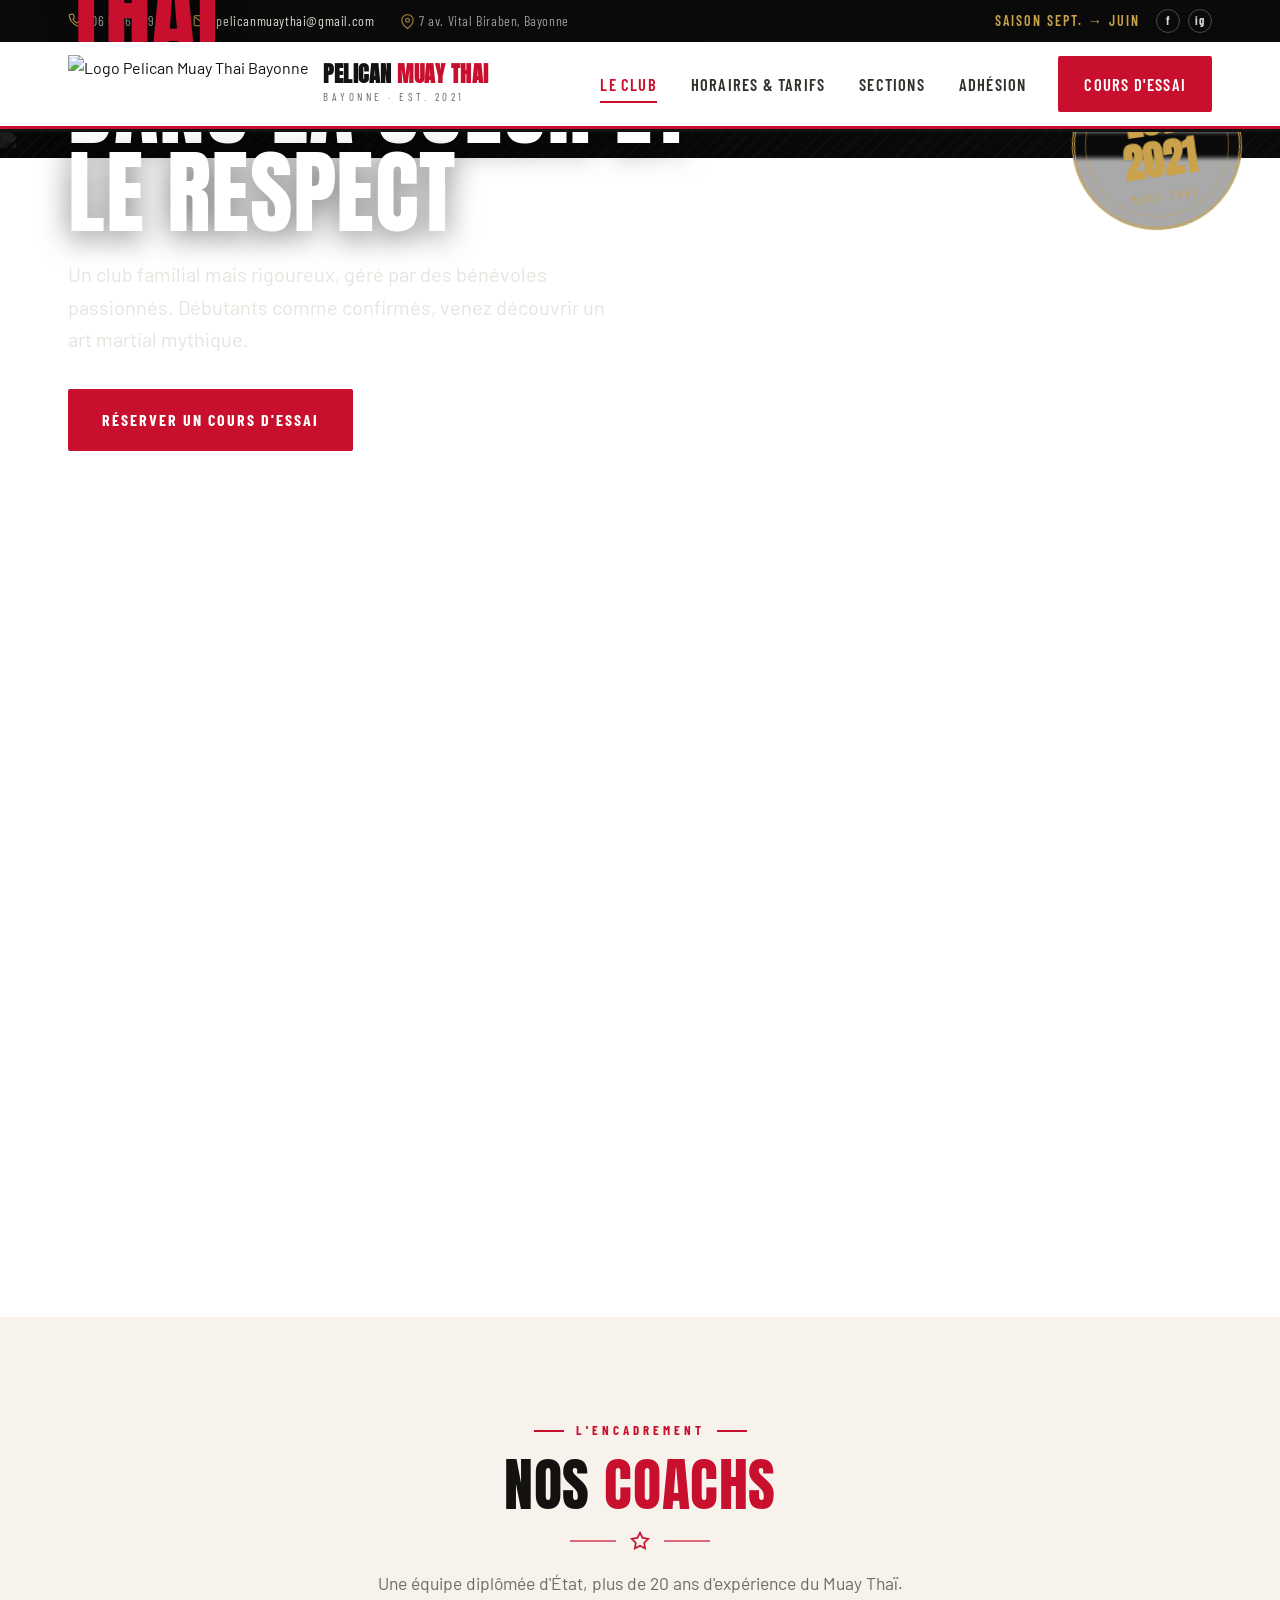
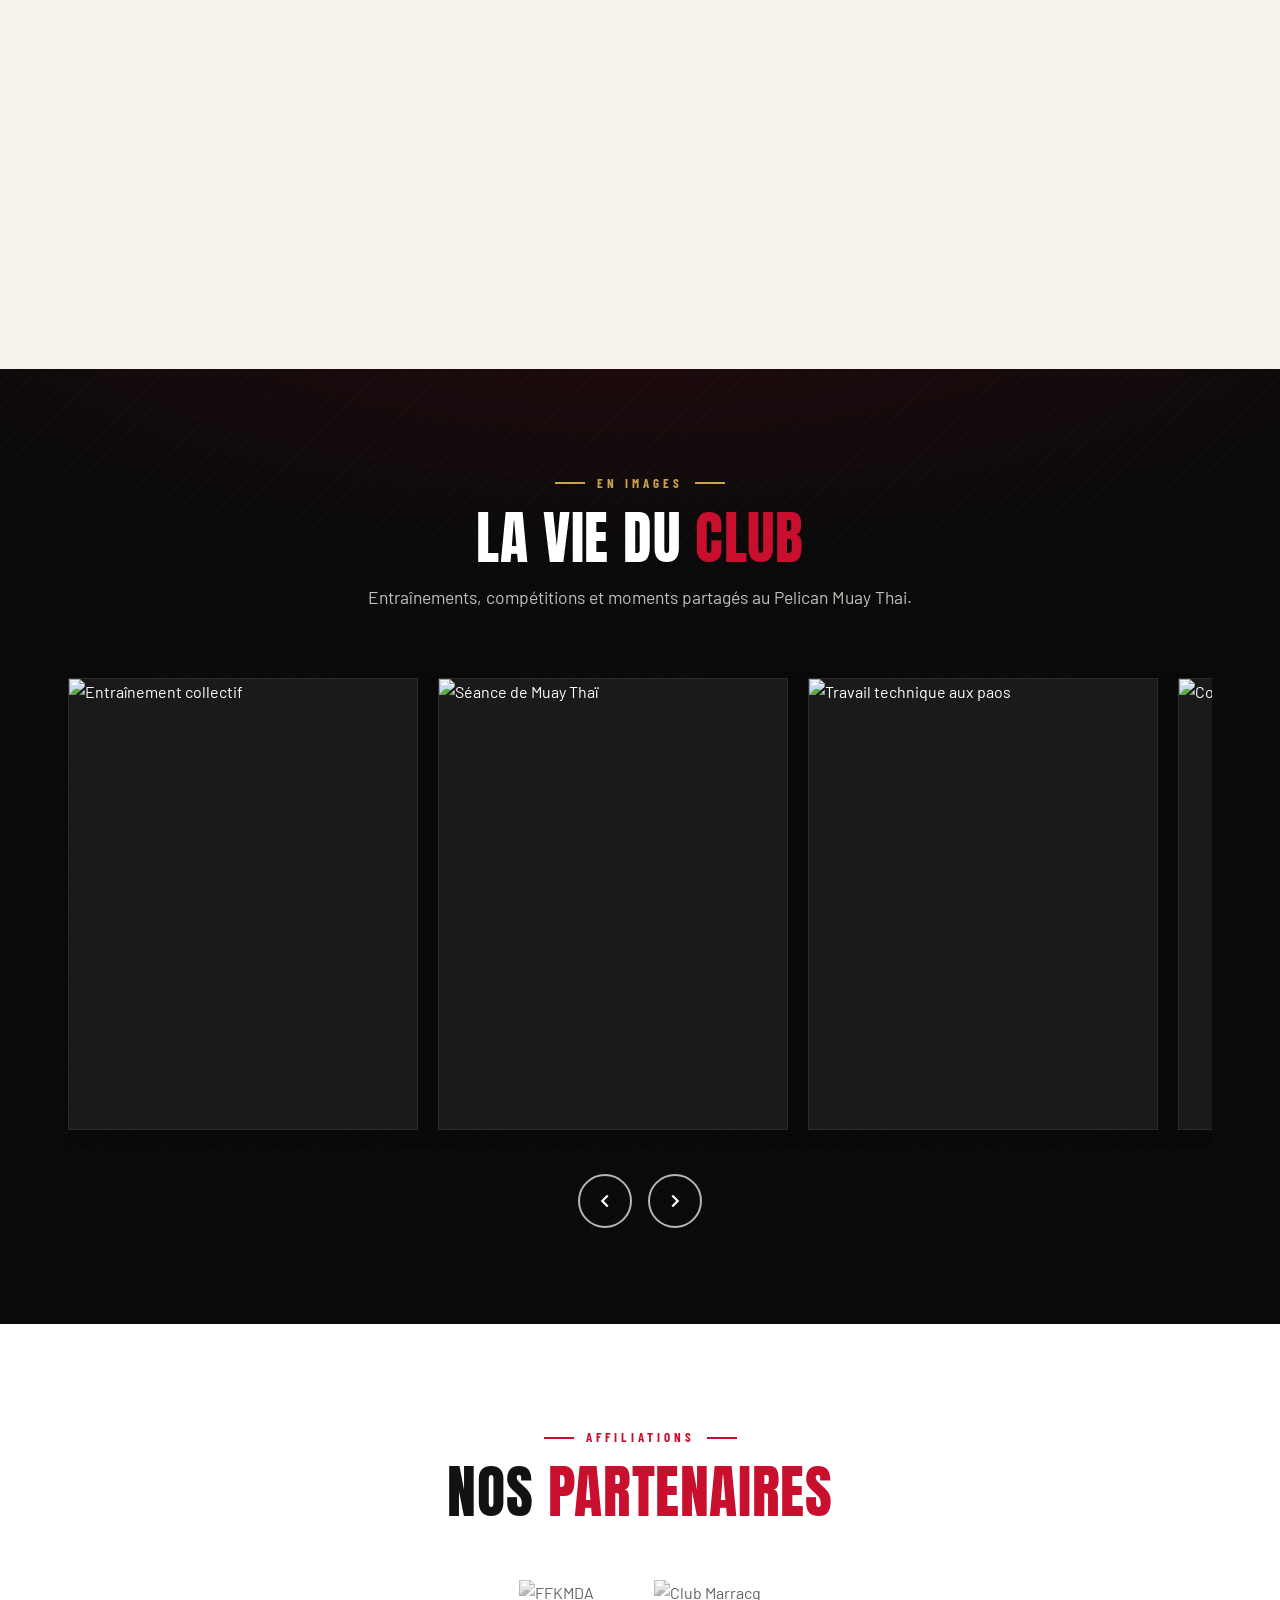
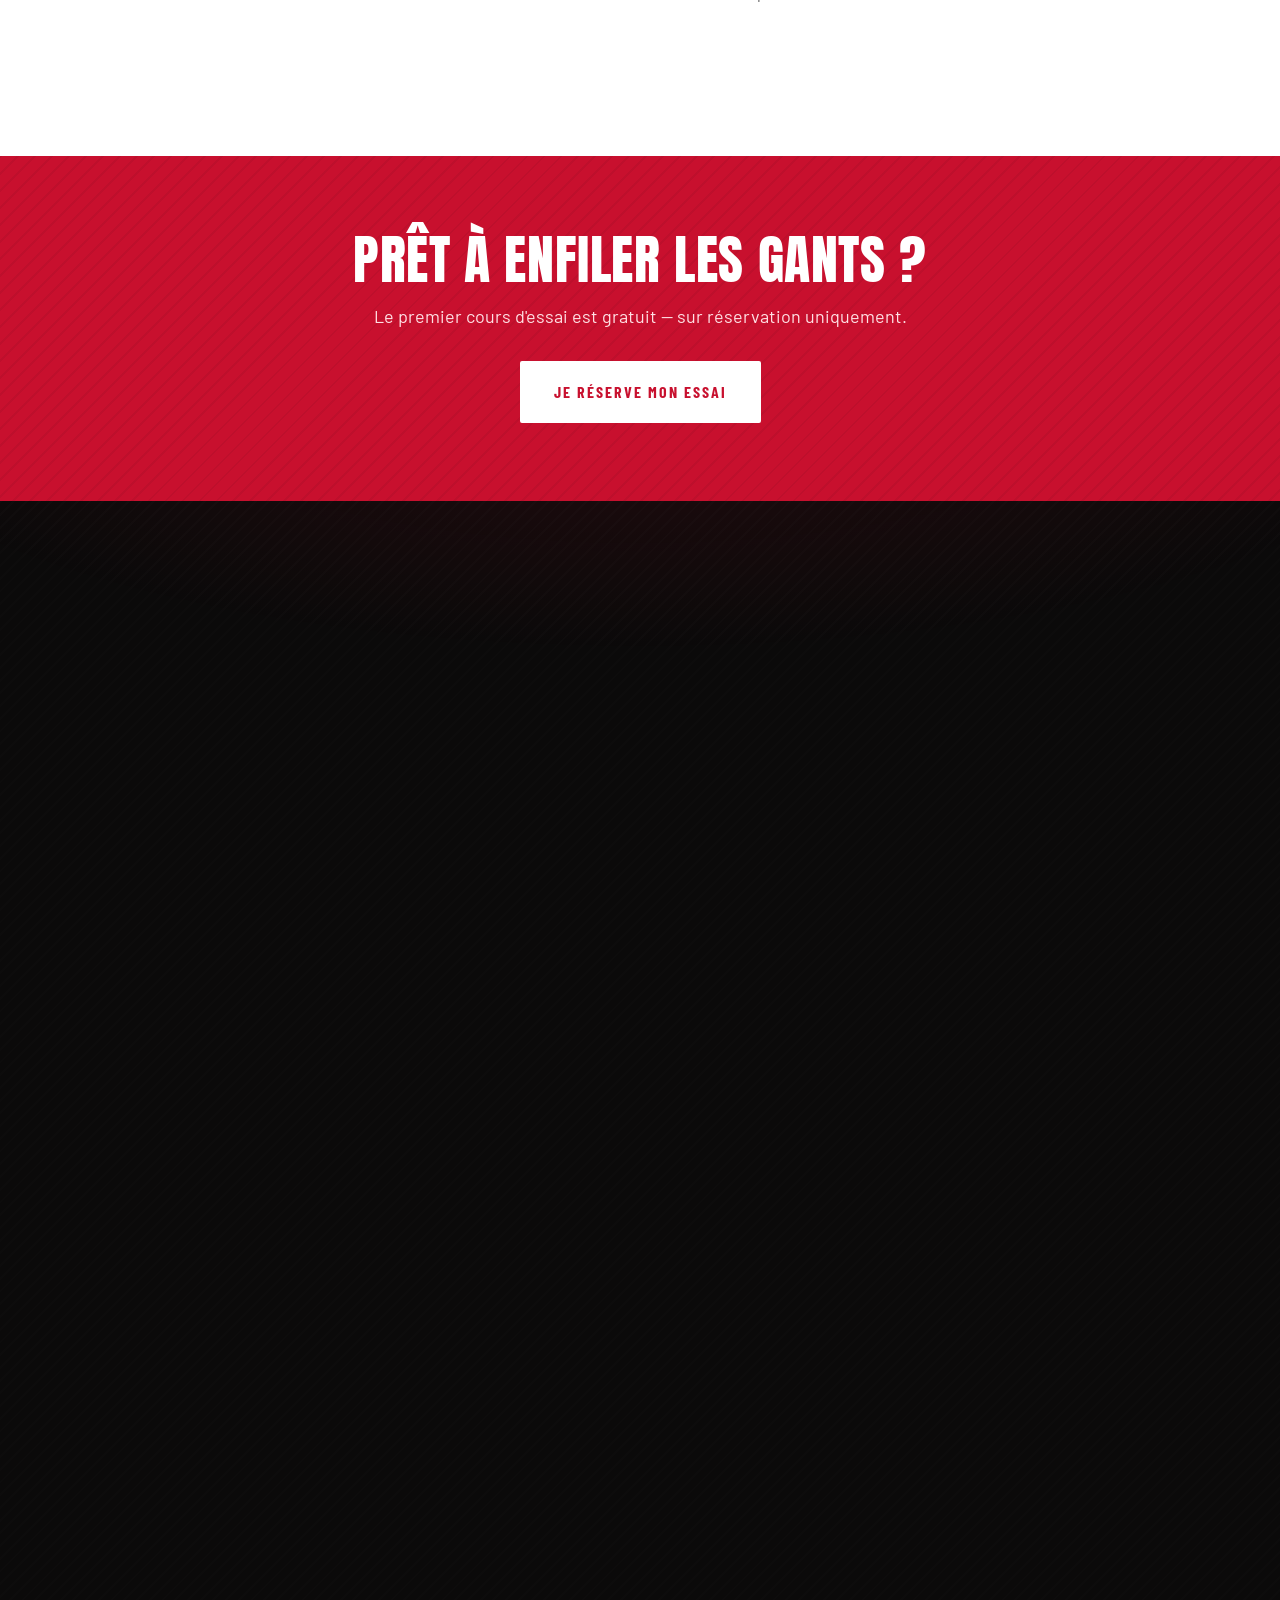
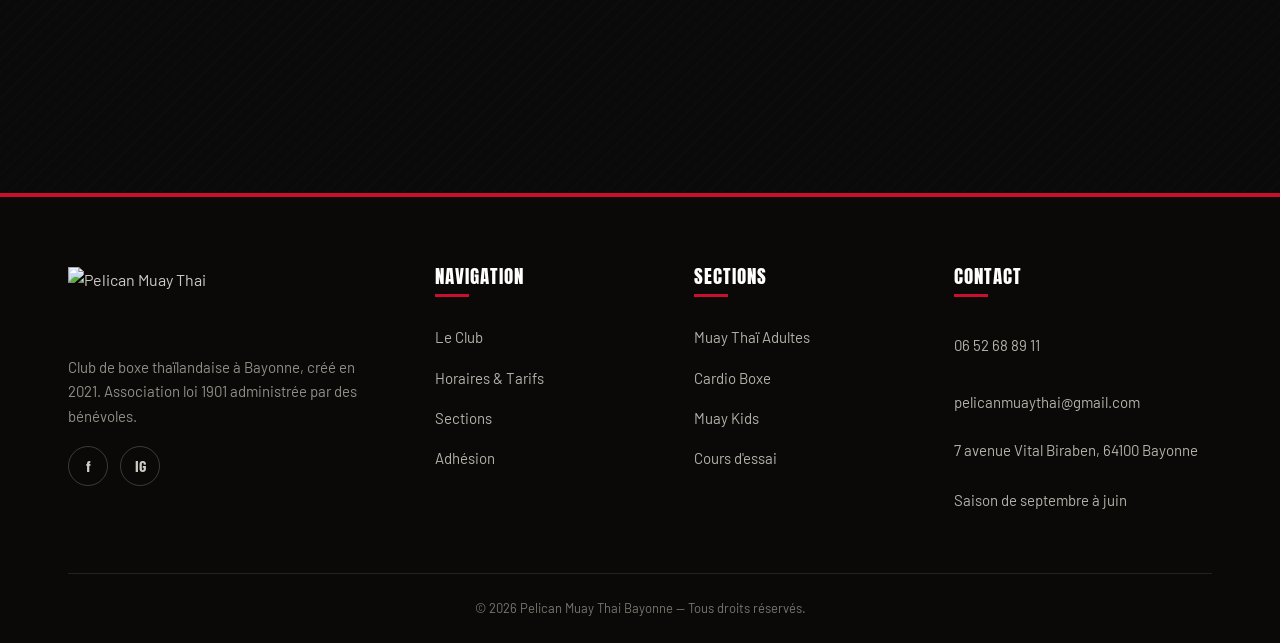
==== index.html @ e6364246 "Adresse exacte + carte, photos carrousel, suppression du bandeau stats, domaine personnalisé - Adres" ====
<!DOCTYPE html>
<html lang="fr">
<head>
<meta charset="UTF-8">
<meta name="viewport" content="width=device-width, initial-scale=1.0">
<title>Pelican Muay Thai — Club de boxe thaïlandaise à Bayonne</title>
<meta name="description" content="Créé en 2021, le club Pelican Muay Thai Bayonne propose la découverte de la boxe thaïlandaise : Muay Thaï adultes, Muay Kids et Cardio Boxe. Débutants et confirmés bienvenus.">
<link rel="icon" href="assets/img/logo.jpg">
<link rel="preconnect" href="https://fonts.googleapis.com">
<link rel="preconnect" href="https://fonts.gstatic.com" crossorigin>
<link href="https://fonts.googleapis.com/css2?family=Anton&family=Barlow:wght@400;500;600;700&family=Barlow+Condensed:wght@500;600;700&display=swap" rel="stylesheet">
<link rel="stylesheet" href="assets/css/style.css">
</head>
<body>

<!-- ===== TOP BAR ===== -->
<div class="topbar">
  <div class="container">
    <div class="tb-left">
      <a href="tel:+33652688911"><svg viewBox="0 0 24 24"><path d="M22 16.92v3a2 2 0 0 1-2.18 2 19.79 19.79 0 0 1-8.63-3.07 19.5 19.5 0 0 1-6-6 19.79 19.79 0 0 1-3.07-8.67A2 2 0 0 1 4.11 2h3a2 2 0 0 1 2 1.72c.13.96.36 1.9.7 2.81a2 2 0 0 1-.45 2.11L8.09 9.91a16 16 0 0 0 6 6l1.27-1.27a2 2 0 0 1 2.11-.45c.91.34 1.85.57 2.81.7A2 2 0 0 1 22 16.92z"/></svg>06 52 68 89 11</a>
      <a class="tb-hide" href="mailto:pelicanmuaythai@gmail.com"><svg viewBox="0 0 24 24"><path d="M4 4h16a2 2 0 0 1 2 2v12a2 2 0 0 1-2 2H4a2 2 0 0 1-2-2V6a2 2 0 0 1 2-2z"/><polyline points="22,6 12,13 2,6"/></svg>pelicanmuaythai@gmail.com</a>
      <span class="tb-hide" style="opacity:.7"><svg viewBox="0 0 24 24" style="display:inline-block;vertical-align:-3px"><path d="M21 10c0 7-9 13-9 13s-9-6-9-13a9 9 0 0 1 18 0z"/><circle cx="12" cy="10" r="3"/></svg> 7 av. Vital Biraben, Bayonne</span>
    </div>
    <div class="tb-right">
      <span class="lbl">Saison sept. → juin</span>
      <span class="tb-soc" style="display:flex;gap:8px">
        <a href="https://www.facebook.com/pelicanmuaythai" target="_blank" rel="noopener" aria-label="Facebook">f</a>
        <a href="https://www.instagram.com/pelicanmuaythai/" target="_blank" rel="noopener" aria-label="Instagram">ig</a>
      </span>
    </div>
  </div>
</div>

<!-- ===== HEADER ===== -->
<header class="site-header">
  <div class="container nav">
    <a href="index.html" class="brand">
      <img src="assets/img/logo.jpg" alt="Logo Pelican Muay Thai Bayonne">
      <span><b>PELICAN <span>MUAY THAI</span></b><small>Bayonne · est. 2021</small></span>
    </a>
    <nav class="menu">
      <a href="index.html" class="active">Le Club</a>
      <a href="horaires-tarifs.html">Horaires &amp; Tarifs</a>
      <a href="sections.html">Sections</a>
      <a href="adhesion.html">Adhésion</a>
      <a href="#contact" class="btn">Cours d'essai</a>
    </nav>
    <button class="burger" aria-label="Menu"><span></span><span></span><span></span></button>
  </div>
</header>

<!-- ===== HERO ===== -->
<section class="hero">
  <div class="hero-media">
    <img src="assets/img/hero.jpg" alt="Entraînement de Muay Thaï au club Pelican Bayonne">
    <div class="hero-overlay"></div>
    <div class="hero-inner">
      <div class="container">
        <div class="hero-content">
          <span class="kicker">Boxe thaïlandaise · Bayonne</span>
          <h1>L'art du <span>Muay Thaï</span><br>dans la sueur et le respect</h1>
          <p>Un club familial mais rigoureux, géré par des bénévoles passionnés. Débutants comme confirmés, venez découvrir un art martial mythique.</p>
          <div class="hero-actions">
            <a href="#contact" class="btn">Réserver un cours d'essai</a>
            <a href="horaires-tarifs.html" class="btn btn--outline-light">Horaires &amp; tarifs</a>
          </div>
        </div>
      </div>
    </div>
    <div class="stamp">
      <span class="ring"></span>
      <div>
        <div class="top">★ Bayonne ★</div>
        <b>EST.<br>2021</b>
        <small>Muay Thaï</small>
      </div>
    </div>
  </div>
</section>

<!-- ===== LE CLUB / QUI SOMMES-NOUS ===== -->
<section class="section" id="le-club">
  <div class="container">
    <div class="about-grid">
      <div class="about-text reveal">
        <span class="kicker">Qui sommes-nous</span>
        <h2>Le club <span>Pelican Muay Thai</span></h2>
        <p class="lead">Créé en 2021, le club Pelican Muay Thai Bayonne propose la découverte d'un art martial mythique : la boxe thaïlandaise.</p>
        <p>Nous accueillons tous les niveaux dans un environnement à la fois familial et rigoureux. Le club est une association entièrement administrée par des bénévoles, animée par la passion du Muay Thaï et l'envie de transmettre.</p>
        <p>Les séances combinent des ateliers techniques (boxe anglaise, coups de pieds, saisies), du travail aux paos, du renforcement cardiovasculaire et des étirements. Le club participe à des compétitions régionales et nationales, des interclubs, et organise aussi des ateliers cardio en plein air, des randonnées et des moments de convivialité.</p>
        <div class="hero-actions" style="margin-top:26px">
          <a href="sections.html" class="btn">Découvrir nos sections</a>
        </div>
      </div>
      <div class="about-media reveal">
        <img src="assets/img/g8.jpg" alt="Le groupe du club Pelican Muay Thai">
        <div class="tag"><b>100%</b><span>bénévole &amp; associatif</span></div>
      </div>
    </div>

    <!-- Valeurs -->
    <div class="values">
      <div class="value reveal">
        <div class="ico"><svg viewBox="0 0 24 24"><circle cx="12" cy="12" r="10"/><circle cx="12" cy="12" r="6"/><circle cx="12" cy="12" r="2"/></svg></div>
        <h3>Technique</h3><p>Apprendre et perfectionner les fondamentaux du Muay Thaï, étape par étape.</p>
      </div>
      <div class="value reveal">
        <div class="ico"><svg viewBox="0 0 24 24"><path d="M17 21v-2a4 4 0 0 0-4-4H5a4 4 0 0 0-4 4v2"/><circle cx="9" cy="7" r="4"/><path d="M23 21v-2a4 4 0 0 0-3-3.87"/><path d="M16 3.13a4 4 0 0 1 0 7.75"/></svg></div>
        <h3>Esprit club</h3><p>Une ambiance familiale, sans confrontation : ton seul adversaire, c'est ta motivation.</p>
      </div>
      <div class="value reveal">
        <div class="ico"><svg viewBox="0 0 24 24"><circle cx="12" cy="8" r="7"/><polyline points="8.21 13.89 7 23 12 20 17 23 15.79 13.88"/></svg></div>
        <h3>Compétition</h3><p>Interclubs, compétitions régionales et nationales pour ceux qui le souhaitent.</p>
      </div>
      <div class="value reveal">
        <div class="ico"><svg viewBox="0 0 24 24"><line x1="6.5" y1="6.5" x2="17.5" y2="17.5"/><path d="M4 7l-1.5 1.5a2 2 0 0 0 0 3L4 13"/><path d="M20 11l1.5-1.5a2 2 0 0 0 0-3L20 5"/><path d="M5 16l-2 2"/><path d="M19 8l2-2"/></svg></div>
        <h3>Condition physique</h3><p>Cardio, renforcement et souplesse encadrés par des coachs diplômés d'État.</p>
      </div>
    </div>
  </div>
</section>

<!-- ===== COACHS ===== -->
<section class="section section--cream">
  <div class="container">
    <div class="section-head">
      <span class="kicker">L'encadrement</span>
      <h2 class="section-title">Nos <span class="hl">coachs</span></h2>
      <div class="orn"><span></span><svg viewBox="0 0 24 24"><polygon points="12 2 15.09 8.26 22 9.27 17 14.14 18.18 21.02 12 17.77 5.82 21.02 7 14.14 2 9.27 8.91 8.26 12 2"/></svg><span></span></div>
      <p class="section-sub">Une équipe diplômée d'État, plus de 20 ans d'expérience du Muay Thaï.</p>
    </div>
    <div class="coaches">
      <div class="coach reveal">
        <div class="badge">FH</div>
        <div>
          <h3>Fabrice Hamann</h3>
          <div class="role">Responsable · Coach principal</div>
          <p>Titulaire du BPJEPS Sports de contact et des diplômes d'État BMF 1, 2 et 3, avec plus de vingt ans de pratique du Muay Thaï. Également certifié Coach Sport Santé, il adapte les séances selon les objectifs de chacun.</p>
        </div>
      </div>
      <div class="coach reveal">
        <div class="badge">MM</div>
        <div>
          <h3>Maxime Masson</h3>
          <div class="role">Préparation physique</div>
          <p>Codirecteur de FAMILIAGYM à Hasparren, titulaire du BPJEPS AF et du DEJEPS HMFA. Il assure la préparation physique des adhérents et l'optimisation de la condition athlétique.</p>
        </div>
      </div>
    </div>
  </div>
</section>

<!-- ===== PHOTOS — CARROUSEL ===== -->
<section class="section section--dark">
  <div class="container">
    <div class="section-head">
      <span class="kicker">En images</span>
      <h2 class="section-title">La vie du <span class="hl">club</span></h2>
      <p class="section-sub">Entraînements, compétitions et moments partagés au Pelican Muay Thai.</p>
    </div>
    <div class="carousel">
      <div class="carousel-track">
        <div class="slide"><img src="assets/img/wide2.jpg" alt="Entraînement collectif"></div>
        <div class="slide"><img src="assets/img/g1.jpg" alt="Séance de Muay Thaï"></div>
        <div class="slide"><img src="assets/img/g2.jpg" alt="Travail technique aux paos"></div>
        <div class="slide"><img src="assets/img/g3.jpg" alt="Cours de boxe thaïlandaise"></div>
        <div class="slide"><img src="assets/img/g4.jpg" alt="Membres du club Pelican"></div>
        <div class="slide"><img src="assets/img/g5.jpg" alt="Sortie du club"></div>
        <div class="slide"><img src="assets/img/g6.jpg" alt="Groupe Pelican Muay Thai"></div>
        <div class="slide"><img src="assets/img/g7.jpg" alt="Compétition Muay Thaï"></div>
        <div class="slide"><img src="assets/img/p1.jpg" alt="Entraînement au club"></div>
        <div class="slide"><img src="assets/img/p2.jpg" alt="Séance de Muay Thaï"></div>
        <div class="slide"><img src="assets/img/p3.jpg" alt="Travail aux paos"></div>
        <div class="slide"><img src="assets/img/p4.jpg" alt="Cours collectif"></div>
        <div class="slide"><img src="assets/img/p5.jpg" alt="Boxe thaïlandaise Bayonne"></div>
        <div class="slide"><img src="assets/img/p6.jpg" alt="Pelican Muay Thai Bayonne"></div>
        <div class="slide"><img src="assets/img/p7.jpg" alt="Combat Muay Thaï"></div>
        <div class="slide"><img src="assets/img/p8.jpg" alt="Ring du club"></div>
        <div class="slide"><img src="assets/img/p9.jpg" alt="Membres du Pelican Muay Thai"></div>
        <div class="slide"><img src="assets/img/p10.jpg" alt="Entraînement technique"></div>
        <div class="slide"><img src="assets/img/p11.jpg" alt="Cours de boxe thaï"></div>
        <div class="slide"><img src="assets/img/p12.jpg" alt="Séance du club"></div>
      </div>
      <div class="carousel-nav">
        <button data-prev aria-label="Précédent"><svg viewBox="0 0 24 24"><polyline points="15 18 9 12 15 6"/></svg></button>
        <button data-next aria-label="Suivant"><svg viewBox="0 0 24 24"><polyline points="9 18 15 12 9 6"/></svg></button>
      </div>
    </div>
  </div>
</section>

<!-- ===== PARTENAIRES ===== -->
<section class="section">
  <div class="container">
    <div class="section-head">
      <span class="kicker">Affiliations</span>
      <h2 class="section-title">Nos <span class="hl">partenaires</span></h2>
    </div>
    <div class="partners">
      <img src="assets/img/ffkmda.png" alt="FFKMDA">
      <img src="assets/img/marracq.jpg" alt="Club Marracq">
    </div>
  </div>
</section>

<!-- ===== CTA ===== -->
<section class="cta-strip">
  <div class="container">
    <h2>Prêt à enfiler les gants ?</h2>
    <p>Le premier cours d'essai est gratuit — sur réservation uniquement.</p>
    <a href="#contact" class="btn btn--light">Je réserve mon essai</a>
  </div>
</section>

<!-- ===== CONTACT ===== -->
<section class="section section--dark" id="contact">
  <div class="container">
    <div class="contact-grid">
      <div class="contact-info reveal">
        <span class="kicker">Contact</span>
        <h2>Rejoins le <span>Pelican</span></h2>
        <p>Aucune adhésion ni cours d'essai à l'improviste : merci de nous contacter avant toute venue. Saison de septembre à juin, dans la limite des places disponibles.</p>
        <ul class="contact-lines">
          <li><span class="ico"><svg viewBox="0 0 24 24"><path d="M22 16.92v3a2 2 0 0 1-2.18 2 19.79 19.79 0 0 1-8.63-3.07 19.5 19.5 0 0 1-6-6 19.79 19.79 0 0 1-3.07-8.67A2 2 0 0 1 4.11 2h3a2 2 0 0 1 2 1.72c.13.96.36 1.9.7 2.81a2 2 0 0 1-.45 2.11L8.09 9.91a16 16 0 0 0 6 6l1.27-1.27a2 2 0 0 1 2.11-.45c.91.34 1.85.57 2.81.7A2 2 0 0 1 22 16.92z"/></svg></span><div><small>Téléphone</small><b><a href="tel:+33652688911">06 52 68 89 11</a></b></div></li>
          <li><span class="ico"><svg viewBox="0 0 24 24"><path d="M4 4h16a2 2 0 0 1 2 2v12a2 2 0 0 1-2 2H4a2 2 0 0 1-2-2V6a2 2 0 0 1 2-2z"/><polyline points="22,6 12,13 2,6"/></svg></span><div><small>Email</small><b><a href="mailto:pelicanmuaythai@gmail.com">pelicanmuaythai@gmail.com</a></b></div></li>
          <li><span class="ico"><svg viewBox="0 0 24 24"><path d="M21 10c0 7-9 13-9 13s-9-6-9-13a9 9 0 0 1 18 0z"/><circle cx="12" cy="10" r="3"/></svg></span><div><small>Adresse</small><b>7 avenue Vital Biraben, 64100 Bayonne</b></div></li>
        </ul>
        <div class="socials">
          <a href="https://www.facebook.com/pelicanmuaythai" target="_blank" rel="noopener" aria-label="Facebook">f</a>
          <a href="https://www.instagram.com/pelicanmuaythai/" target="_blank" rel="noopener" aria-label="Instagram">IG</a>
        </div>
      </div>
      <div class="contact-card reveal">
        <h3>Demander un <span>cours d'essai</span></h3>
        <p>Remplissez ce formulaire, nous revenons vers vous rapidement.</p>
        <form id="contactForm">
          <div class="field"><label>Nom &amp; prénom</label><input type="text" name="name" required placeholder="Votre nom"></div>
          <div class="field"><label>Téléphone</label><input type="tel" name="phone" placeholder="06 ..."></div>
          <div class="field"><label>Section souhaitée</label>
            <select name="section">
              <option>Muay Thaï Adultes</option>
              <option>Cardio Boxe</option>
              <option>Muay Kids (10-14 ans)</option>
              <option>Je ne sais pas encore</option>
            </select>
          </div>
          <div class="field"><label>Message</label><textarea name="message" rows="4" placeholder="Votre message..."></textarea></div>
          <button type="submit" class="btn">Envoyer ma demande</button>
        </form>
      </div>
    </div>
    <div class="map-wrap reveal">
      <iframe title="Localisation Pelican Muay Thai" src="https://www.google.com/maps?q=7+avenue+Vital+Biraben+64100+Bayonne&output=embed" width="100%" height="380" style="border:0" loading="lazy" referrerpolicy="no-referrer-when-downgrade"></iframe>
    </div>
  </div>
</section>

<!-- ===== FOOTER ===== -->
<footer class="site-footer">
  <div class="container">
    <div class="foot-grid">
      <div class="foot-brand">
        <img src="assets/img/logo.jpg" alt="Pelican Muay Thai">
        <p>Club de boxe thaïlandaise à Bayonne, créé en 2021. Association loi 1901 administrée par des bénévoles.</p>
        <div class="fsoc">
          <a href="https://www.facebook.com/pelicanmuaythai" target="_blank" rel="noopener">f</a>
          <a href="https://www.instagram.com/pelicanmuaythai/" target="_blank" rel="noopener">IG</a>
        </div>
      </div>
      <div class="foot-col">
        <h4>Navigation</h4>
        <a href="index.html">Le Club</a>
        <a href="horaires-tarifs.html">Horaires &amp; Tarifs</a>
        <a href="sections.html">Sections</a>
        <a href="adhesion.html">Adhésion</a>
      </div>
      <div class="foot-col">
        <h4>Sections</h4>
        <a href="sections.html#muay-thai">Muay Thaï Adultes</a>
        <a href="sections.html#cardio">Cardio Boxe</a>
        <a href="sections.html#kids">Muay Kids</a>
        <a href="adhesion.html">Cours d'essai</a>
      </div>
      <div class="foot-col">
        <h4>Contact</h4>
        <li><a href="tel:+33652688911">06 52 68 89 11</a></li>
        <li><a href="mailto:pelicanmuaythai@gmail.com">pelicanmuaythai@gmail.com</a></li>
        <li>7 avenue Vital Biraben, 64100 Bayonne</li>
        <li style="margin-top:10px">Saison de septembre à juin</li>
      </div>
    </div>
    <div class="foot-bottom">© <span id="year">2026</span> Pelican Muay Thai Bayonne — Tous droits réservés.</div>
  </div>
</footer>

<script src="assets/js/main.js"></script>
</body>
</html>
---- assets/css/style.css ----
/* =========================================================
   PELICAN MUAY THAI — Refonte 2.0
   Old-school boxing poster · fond blanc · noir / rouge / laiton
   ========================================================= */

:root{
  --red:#c8102e;
  --red-dark:#9c0c23;
  --gold:#c9a24b;
  --gold-soft:#e7d3a1;
  --ink:#141210;
  --ink-soft:#33302c;
  --grey:#6e6a64;
  --line:#e6e2db;
  --bg:#ffffff;
  --cream:#f7f3ec;
  --black:#0b0a0a;
  --maxw:1200px;
  --shadow:0 20px 50px rgba(0,0,0,.16);
  --shadow-sm:0 8px 24px rgba(0,0,0,.08);
  --ease:cubic-bezier(.22,.61,.36,1);
}

*{box-sizing:border-box;margin:0;padding:0}
html{scroll-behavior:smooth}
body{
  font-family:"Barlow","Segoe UI",system-ui,sans-serif;
  color:var(--ink);background:var(--bg);line-height:1.62;
  -webkit-font-smoothing:antialiased;overflow-x:hidden;
}
img{max-width:100%;display:block}
a{color:inherit;text-decoration:none}
ul{list-style:none}
svg{display:block}

h1,h2,h3,h4,.display{
  font-family:"Anton","Barlow",sans-serif;font-weight:400;
  text-transform:uppercase;line-height:.96;letter-spacing:.6px;
}
.container{width:100%;max-width:var(--maxw);margin:0 auto;padding:0 28px}

/* ---------- Icons ---------- */
.ico svg{stroke:currentColor;fill:none;stroke-width:2;stroke-linecap:round;stroke-linejoin:round}

/* ---------- Sections ---------- */
.section{padding:96px 0;position:relative}
.section--cream{background:var(--cream)}
.section--dark{background:var(--black);color:#fff;position:relative}
.section--dark::before{
  content:"";position:absolute;inset:0;pointer-events:none;opacity:.5;
  background:
    repeating-linear-gradient(135deg,rgba(255,255,255,.025) 0 2px,transparent 2px 9px),
    radial-gradient(1200px 400px at 50% -10%,rgba(200,16,46,.28),transparent 70%);
}
.section--dark>.container{position:relative;z-index:1}

.section-head{max-width:780px;margin:0 auto 60px;text-align:center}
.kicker{
  display:inline-flex;align-items:center;gap:12px;
  font-family:"Barlow Condensed",sans-serif;font-weight:700;
  letter-spacing:4px;text-transform:uppercase;font-size:13px;color:var(--red);margin-bottom:16px;
}
.kicker::before,.kicker::after{content:"";width:30px;height:2px;background:var(--red)}
.kicker.solo::before,.kicker.solo::after{display:none}
.section-title{font-size:clamp(34px,5.2vw,58px)}
.section-title .hl{color:var(--red)}
.section-sub{margin-top:18px;color:var(--grey);font-size:17.5px}
.section--dark .section-sub{color:#c4c0ba}
.section--dark .kicker{color:var(--gold)}
.section--dark .kicker::before,.section--dark .kicker::after{background:var(--gold)}

/* ornamental divider */
.orn{display:flex;align-items:center;justify-content:center;gap:14px;margin:18px auto 0;color:var(--red)}
.orn span{height:2px;width:46px;background:currentColor;opacity:.6}
.orn svg{width:20px;height:20px;stroke:currentColor;fill:none;stroke-width:2}

/* ---------- Buttons ---------- */
.btn{
  display:inline-flex;align-items:center;gap:10px;
  font-family:"Barlow Condensed",sans-serif;font-weight:700;
  text-transform:uppercase;letter-spacing:2px;font-size:16px;
  padding:16px 32px;border:2px solid var(--red);background:var(--red);color:#fff;
  cursor:pointer;border-radius:2px;transition:.25s var(--ease);position:relative;
}
.btn svg{width:18px;height:18px;stroke:currentColor;fill:none;stroke-width:2.4}
.btn:hover{background:var(--red-dark);border-color:var(--red-dark);transform:translateY(-2px);box-shadow:0 10px 24px rgba(200,16,46,.32)}
.btn--ghost{background:transparent;color:var(--ink);border-color:var(--ink)}
.btn--ghost:hover{background:var(--ink);color:#fff}
.btn--light{background:#fff;color:var(--ink);border-color:#fff}
.btn--light:hover{background:transparent;color:#fff;border-color:#fff}
.btn--outline-light{background:transparent;color:#fff;border-color:rgba(255,255,255,.55)}
.btn--outline-light:hover{background:#fff;color:var(--ink);border-color:#fff}

/* ---------- Top bar ---------- */
.topbar{background:var(--black);color:#d8d4cd;font-family:"Barlow Condensed",sans-serif;font-size:14px;letter-spacing:.6px}
.topbar .container{display:flex;align-items:center;justify-content:space-between;height:42px}
.topbar .tb-left{display:flex;gap:26px;align-items:center}
.topbar a{display:inline-flex;align-items:center;gap:8px;color:#d8d4cd;transition:.2s}
.topbar a:hover{color:#fff}
.topbar svg{width:15px;height:15px;stroke:var(--gold);fill:none;stroke-width:2}
.topbar .tb-right{display:flex;gap:16px;align-items:center}
.topbar .tb-right .lbl{color:var(--gold);text-transform:uppercase;letter-spacing:2px;font-weight:600}
.topbar .tb-soc a{width:24px;height:24px;border:1px solid rgba(255,255,255,.25);border-radius:50%;justify-content:center;font-weight:700;font-size:12px}
.topbar .tb-soc a:hover{background:var(--red);border-color:var(--red)}

/* ---------- Header ---------- */
.site-header{position:sticky;top:0;z-index:80;background:#fff;border-bottom:3px solid var(--ink)}
.site-header::after{content:"";display:block;height:3px;background:var(--red)}
.nav{display:flex;align-items:center;justify-content:space-between;height:84px}
.brand{display:flex;align-items:center;gap:14px}
.brand img{height:58px;width:auto}
.brand b{font-family:"Anton",sans-serif;font-size:22px;letter-spacing:.5px;text-transform:uppercase;line-height:1;display:block}
.brand b span{color:var(--red)}
.brand small{display:block;font-family:"Barlow Condensed",sans-serif;font-size:11px;letter-spacing:3.5px;color:var(--grey);text-transform:uppercase;margin-top:3px}

.menu{display:flex;align-items:center;gap:2px}
.menu a{
  font-family:"Barlow Condensed",sans-serif;font-weight:600;text-transform:uppercase;
  letter-spacing:1.2px;font-size:16.5px;padding:12px 16px;color:var(--ink-soft);position:relative;transition:color .2s;
}
.menu a::after{content:"";position:absolute;left:16px;right:16px;bottom:6px;height:2px;background:var(--red);transform:scaleX(0);transform-origin:left;transition:transform .25s var(--ease)}
.menu a:hover,.menu a.active{color:var(--red)}
.menu a:hover::after,.menu a.active::after{transform:scaleX(1)}
.menu .btn{margin-left:14px;color:#fff;padding:13px 24px}
.menu .btn:hover{color:#fff}
.menu .btn::after{display:none}

.burger{display:none;background:none;border:0;cursor:pointer;width:46px;height:46px;flex-direction:column;justify-content:center;gap:6px}
.burger span{display:block;height:3px;width:28px;background:var(--ink);border-radius:2px;transition:.3s}
.burger.open span:nth-child(1){transform:translateY(9px) rotate(45deg)}
.burger.open span:nth-child(2){opacity:0}
.burger.open span:nth-child(3){transform:translateY(-9px) rotate(-45deg)}

/* ---------- Hero ---------- */
.hero{position:relative;background:var(--black)}
.hero-media{position:relative;width:100%}
.hero-media>img{width:100%;height:auto;display:block}          /* image visible EN ENTIER */
.hero-overlay{position:absolute;inset:0;background:linear-gradient(90deg,rgba(7,6,6,.9) 0%,rgba(7,6,6,.6) 42%,rgba(7,6,6,.18) 100%)}
.hero-overlay::after{content:"";position:absolute;inset:0;background:repeating-linear-gradient(135deg,rgba(255,255,255,.018) 0 2px,transparent 2px 10px)}
.hero-inner{position:absolute;inset:0;display:flex;align-items:center}
.hero-content{max-width:680px;color:#fff;position:relative;z-index:2}
.hero-content .kicker{color:var(--gold)}
.hero-content .kicker::before,.hero-content .kicker::after{background:var(--gold)}
.hero h1{font-size:clamp(42px,7.4vw,92px);color:#fff;text-shadow:0 6px 30px rgba(0,0,0,.55)}
.hero h1 span{color:var(--red)}
.hero p{margin:22px 0 34px;font-size:clamp(16px,2vw,20px);color:#e7e4df;max-width:540px}
.hero-actions{display:flex;flex-wrap:wrap;gap:16px}

/* vintage stamp */
.stamp{
  position:absolute;right:38px;top:50%;transform:translateY(-50%) rotate(-8deg);z-index:3;
  width:170px;height:170px;border-radius:50%;
  border:3px double var(--gold);color:var(--gold);
  display:grid;place-items:center;text-align:center;
  background:rgba(11,10,10,.35);backdrop-filter:blur(2px);
}
.stamp .ring{position:absolute;inset:10px;border:1px solid rgba(201,162,75,.5);border-radius:50%}
.stamp b{font-family:"Anton",sans-serif;font-size:40px;color:var(--gold);line-height:.9}
.stamp small{display:block;font-family:"Barlow Condensed",sans-serif;letter-spacing:3px;font-size:11px;text-transform:uppercase;margin-top:4px}
.stamp .top,.stamp .bot{font-family:"Barlow Condensed",sans-serif;font-size:10px;letter-spacing:3px;text-transform:uppercase}

/* stats band under hero */
.statband{background:var(--ink);color:#fff;border-bottom:3px solid var(--red)}
.statband .container{display:grid;grid-template-columns:repeat(4,1fr)}
.statband .st{padding:26px 18px;text-align:center;border-right:1px solid rgba(255,255,255,.1)}
.statband .st:last-child{border-right:0}
.statband .st b{display:block;font-family:"Anton",sans-serif;font-size:38px;color:var(--gold);line-height:1}
.statband .st span{font-family:"Barlow Condensed",sans-serif;text-transform:uppercase;letter-spacing:2px;font-size:13px;color:#c8c4be}

/* ---------- About ---------- */
.about-grid{display:grid;grid-template-columns:1.05fr 1fr;gap:64px;align-items:center}
.about-text h2{font-size:clamp(32px,4.6vw,52px);margin-bottom:6px}
.about-text h2 span{color:var(--red)}
.about-text p{margin:16px 0;color:var(--ink-soft);font-size:17px}
.about-text .lead{font-size:19.5px;font-weight:600;color:var(--ink);border-left:4px solid var(--red);padding-left:18px}
.about-media{position:relative;padding:14px}
.about-media::before{content:"";position:absolute;inset:0;border:2px solid var(--ink);transform:translate(14px,14px);z-index:0}
.about-media img{position:relative;z-index:1;width:100%;object-fit:cover;aspect-ratio:4/5;box-shadow:var(--shadow)}
.about-media .tag{position:absolute;left:-14px;bottom:24px;z-index:2;background:var(--red);color:#fff;padding:16px 24px;box-shadow:var(--shadow)}
.about-media .tag b{font-family:"Anton",sans-serif;font-size:34px;line-height:1;display:block}
.about-media .tag span{font-family:"Barlow Condensed",sans-serif;text-transform:uppercase;letter-spacing:1.5px;font-size:12px}

/* value cards */
.values{display:grid;grid-template-columns:repeat(4,1fr);gap:22px;margin-top:64px}
.value{background:#fff;border:1px solid var(--line);padding:34px 26px;transition:.25s var(--ease);position:relative;overflow:hidden}
.value::before{content:"";position:absolute;top:0;left:0;right:0;height:4px;background:var(--red);transform:scaleX(0);transform-origin:left;transition:transform .3s var(--ease)}
.value:hover{transform:translateY(-8px);box-shadow:var(--shadow);border-color:transparent}
.value:hover::before{transform:scaleX(1)}
.value .ico{width:60px;height:60px;border:2px solid var(--red);border-radius:50%;display:grid;place-items:center;color:var(--red);margin-bottom:20px}
.value .ico svg{width:28px;height:28px}
.value h3{font-size:21px;margin-bottom:8px}
.value p{color:var(--grey);font-size:15px}

/* ---------- Coaches ---------- */
.coaches{display:grid;grid-template-columns:1fr 1fr;gap:28px}
.coach{display:flex;gap:22px;background:#fff;border:1px solid var(--line);border-top:4px solid var(--red);padding:30px}
.coach .badge{flex:0 0 70px;width:70px;height:70px;border-radius:50%;background:var(--ink);color:var(--gold);display:grid;place-items:center;font-family:"Anton",sans-serif;font-size:26px;border:2px solid var(--gold)}
.coach h3{font-size:23px}
.coach .role{font-family:"Barlow Condensed",sans-serif;text-transform:uppercase;letter-spacing:1.5px;color:var(--red);font-weight:700;font-size:13.5px;margin-bottom:10px}
.coach p{font-size:15px;color:var(--ink-soft)}

/* ---------- Carousel ---------- */
.carousel{position:relative}
.carousel-track{display:flex;gap:20px;overflow-x:auto;scroll-snap-type:x mandatory;scroll-behavior:smooth;padding:6px 0 18px;-ms-overflow-style:none;scrollbar-width:none}
.carousel-track::-webkit-scrollbar{display:none}
.slide{flex:0 0 auto;width:350px;scroll-snap-align:center;overflow:hidden;box-shadow:var(--shadow);position:relative;background:#1a1a1a;border:1px solid rgba(255,255,255,.08)}
.slide img{width:100%;height:450px;object-fit:cover;transition:transform .6s var(--ease)}
.slide::after{content:"";position:absolute;inset:0;border:2px solid transparent;transition:.3s}
.slide:hover img{transform:scale(1.06)}
.slide:hover::after{border-color:var(--gold)}
.carousel-nav{display:flex;justify-content:center;gap:16px;margin-top:26px}
.carousel-nav button{width:54px;height:54px;border-radius:50%;border:2px solid var(--ink);background:#fff;cursor:pointer;display:grid;place-items:center;transition:.2s var(--ease);color:var(--ink)}
.carousel-nav button svg{width:22px;height:22px;stroke:currentColor;fill:none;stroke-width:2.4}
.carousel-nav button:hover{background:var(--red);border-color:var(--red);color:#fff}
.section--dark .carousel-nav button{background:transparent;border-color:rgba(255,255,255,.7);color:#fff}
.section--dark .carousel-nav button:hover{background:var(--red);border-color:var(--red)}

/* ---------- Page banner ---------- */
.page-hero .hero-media>img{filter:brightness(.5)}
.page-hero .hero-overlay{background:linear-gradient(180deg,rgba(7,6,6,.55),rgba(7,6,6,.8))}
.page-hero .hero-inner{justify-content:center;text-align:center}
.page-hero .hero-content{max-width:860px}
.page-hero .kicker{justify-content:center}
.page-hero h1{font-size:clamp(40px,7.4vw,82px)}
.breadcrumb{font-family:"Barlow Condensed",sans-serif;letter-spacing:1.5px;text-transform:uppercase;color:#ddd;font-size:14px;margin-top:18px}
.breadcrumb a:hover{color:var(--gold)}

/* ---------- Schedule ---------- */
.sched{display:grid;grid-template-columns:repeat(4,1fr);gap:20px}
.day{background:#fff;border:1px solid var(--line);overflow:hidden;box-shadow:var(--shadow-sm)}
.day .day-h{background:var(--ink);color:#fff;text-align:center;padding:18px;font-family:"Anton",sans-serif;font-size:25px;text-transform:uppercase;letter-spacing:1px;position:relative}
.day .day-h::after{content:"";position:absolute;left:0;right:0;bottom:0;height:3px;background:var(--red)}
.day .day-h.is-red{background:var(--red)}
.day .day-h.is-red::after{background:var(--gold)}
.slot{padding:18px 20px;border-bottom:1px solid var(--line)}
.slot:last-child{border-bottom:0}
.slot .time{font-family:"Barlow Condensed",sans-serif;font-weight:700;font-size:19px;color:var(--red)}
.slot .name{font-size:14.5px;color:var(--ink-soft);text-transform:uppercase;letter-spacing:.6px;font-weight:600}

/* ---------- Pricing ---------- */
.pricing{display:grid;grid-template-columns:repeat(3,1fr);gap:26px;align-items:stretch}
.price-card{background:#fff;border:1px solid var(--line);padding:38px 30px;display:flex;flex-direction:column;transition:.25s var(--ease);position:relative}
.price-card:hover{transform:translateY(-8px);box-shadow:var(--shadow)}
.price-card.featured{border:2px solid var(--red);box-shadow:var(--shadow)}
.price-card .ribbon{position:absolute;top:-14px;left:50%;transform:translateX(-50%);background:var(--red);color:#fff;font-family:"Barlow Condensed",sans-serif;text-transform:uppercase;letter-spacing:1.5px;font-weight:700;font-size:13px;padding:6px 18px}
.price-card h3{font-size:27px;margin-bottom:6px}
.price-card .tagline{color:var(--grey);font-size:14px;margin-bottom:22px;min-height:20px}
.price-main{font-family:"Anton",sans-serif;font-size:56px;color:var(--red);line-height:1}
.price-main small{font-size:18px;color:var(--grey);font-family:"Barlow Condensed",sans-serif}
.price-list{margin:22px 0 26px;border-top:2px solid var(--ink)}
.price-list li{display:flex;justify-content:space-between;padding:12px 0;border-bottom:1px solid var(--line);font-size:15px}
.price-list li span:last-child{font-weight:700;color:var(--ink)}
.price-card .btn{margin-top:auto;justify-content:center}
.formules{display:grid;grid-template-columns:1fr 1fr;gap:26px;margin-top:34px}
.formule{display:flex;align-items:center;justify-content:space-between;gap:20px;background:var(--ink);color:#fff;padding:28px 32px;border-left:5px solid var(--red)}
.formule h4{font-family:"Anton",sans-serif;font-size:22px;text-transform:uppercase;color:#fff}
.formule .f-price{font-family:"Anton",sans-serif;font-size:42px;color:var(--gold);white-space:nowrap}
.formule .f-price small{font-size:15px;color:#cfcbc4;opacity:.85}
.formule.is-red{background:var(--red);border-left-color:var(--gold)}
.formule.is-red .f-price{color:#fff}

/* ---------- Sections detail ---------- */
.sec-block{display:grid;grid-template-columns:1fr 1fr;gap:56px;align-items:center;margin-bottom:90px}
.sec-block:last-child{margin-bottom:0}
.sec-block.flip .sec-media{order:2}
.sec-media{position:relative;padding:14px}
.sec-media::before{content:"";position:absolute;inset:0;border:2px solid var(--red);transform:translate(-14px,14px)}
.sec-block.flip .sec-media::before{transform:translate(14px,14px)}
.sec-media img{position:relative;width:100%;aspect-ratio:4/5;object-fit:cover;box-shadow:var(--shadow)}
.sec-info .age{display:inline-block;background:var(--ink);color:var(--gold);font-family:"Barlow Condensed",sans-serif;text-transform:uppercase;letter-spacing:2px;font-weight:700;font-size:13px;padding:7px 16px;margin-bottom:14px;border:1px solid var(--gold)}
.sec-info h2{font-size:clamp(32px,4.6vw,50px)}
.sec-info h2 span{color:var(--red)}
.sec-info .desc{color:var(--ink-soft);margin:16px 0 26px;font-size:17.5px}
.feature-grid{display:grid;grid-template-columns:1fr 1fr;gap:14px;margin-bottom:28px}
.feature{display:flex;gap:14px;align-items:center;background:var(--cream);border-left:3px solid var(--red);padding:14px 16px}
.feature .ico{flex:0 0 38px;width:38px;height:38px;border-radius:50%;background:#fff;border:1px solid var(--line);display:grid;place-items:center;color:var(--red)}
.feature .ico svg{width:20px;height:20px}
.feature b{font-size:14.5px;text-transform:uppercase;letter-spacing:.3px;font-family:"Barlow Condensed",sans-serif;font-weight:600}
.sched-inline{display:flex;flex-wrap:wrap;gap:12px}
.sched-inline .chip{background:var(--ink);color:#fff;padding:11px 18px;font-family:"Barlow Condensed",sans-serif;font-weight:600;letter-spacing:.5px}
.sched-inline .chip b{color:var(--gold);margin-right:8px}

/* ---------- Adhesion ---------- */
.steps{display:grid;grid-template-columns:repeat(4,1fr);gap:24px}
.step{background:#fff;border:1px solid var(--line);padding:34px 26px;position:relative;overflow:hidden}
.step .num{font-family:"Anton",sans-serif;font-size:88px;color:var(--red);line-height:.7;opacity:.12;position:absolute;top:10px;right:18px}
.step .stp{font-family:"Barlow Condensed",sans-serif;letter-spacing:2px;text-transform:uppercase;color:var(--red);font-weight:700;font-size:12px}
.step h3{font-size:22px;margin:6px 0 10px}
.step p{font-size:15px;color:var(--ink-soft)}
.docs-grid{display:grid;grid-template-columns:1fr 1fr;gap:44px;align-items:start}
.doc-list li{display:flex;align-items:center;gap:16px;padding:18px 20px;background:#fff;border:1px solid var(--line);margin-bottom:14px;transition:.2s}
.doc-list li:hover{border-color:var(--red);transform:translateX(4px)}
.doc-list .di{flex:0 0 44px;width:44px;height:44px;background:var(--red);color:#fff;display:grid;place-items:center;font-weight:700;font-family:"Barlow Condensed",sans-serif;font-size:13px}
.doc-list b{display:block;font-size:16px}
.doc-list span{font-size:13px;color:var(--grey)}
.doc-list .opt{margin-left:auto;font-size:12px;background:var(--ink);color:var(--gold);padding:4px 10px;text-transform:uppercase;letter-spacing:.5px;font-family:"Barlow Condensed",sans-serif}
.note-card{background:var(--ink);color:#fff;padding:34px;border-top:4px solid var(--gold)}
.note-card h3{color:#fff;font-size:25px;margin-bottom:18px}
.note-card ul li{padding:12px 0;border-bottom:1px solid rgba(255,255,255,.12);font-size:15px;color:#e1ddd6;display:flex;gap:12px}
.note-card ul li:last-child{border:0}
.note-card ul li svg{flex:0 0 18px;width:18px;height:18px;stroke:var(--gold);fill:none;stroke-width:2.4;margin-top:3px}
.warn{background:#fff5f6;border:1px solid #f0c4cb;border-left:5px solid var(--red);padding:22px 26px;margin-top:28px;color:var(--ink-soft)}
.warn b{color:var(--red)}

/* equipment */
.equip{display:flex;flex-wrap:wrap;gap:12px;margin-top:10px;justify-content:center}
.equip .item{display:flex;align-items:center;gap:10px;background:#fff;border:1px solid var(--line);padding:13px 20px;border-radius:40px;font-weight:600;font-size:15px}
.equip .item svg{width:18px;height:18px;stroke:var(--red);fill:none;stroke-width:2.6}

/* ---------- Contact ---------- */
.contact-grid{display:grid;grid-template-columns:1fr 1fr;gap:54px;align-items:stretch}
.contact-info h2{font-size:clamp(32px,4.6vw,50px);color:#fff}
.contact-info h2 span{color:var(--red)}
.contact-info p{color:#cbc7c0;margin:16px 0 30px;font-size:17px}
.contact-lines li{display:flex;align-items:center;gap:18px;padding:18px 0;border-bottom:1px solid rgba(255,255,255,.12)}
.contact-lines .ico{flex:0 0 52px;width:52px;height:52px;border-radius:50%;background:var(--red);color:#fff;display:grid;place-items:center}
.contact-lines .ico svg{width:22px;height:22px;stroke:#fff;fill:none;stroke-width:2}
.contact-lines small{display:block;text-transform:uppercase;letter-spacing:2px;font-size:11px;color:var(--gold);font-family:"Barlow Condensed",sans-serif;font-weight:600}
.contact-lines b{font-size:19px;color:#fff;font-weight:600}
.socials{display:flex;gap:14px;margin-top:28px}
.socials a{width:52px;height:52px;border-radius:50%;border:2px solid rgba(255,255,255,.3);display:grid;place-items:center;color:#fff;font-weight:700;font-family:"Barlow Condensed",sans-serif;transition:.2s}
.socials a:hover{background:var(--red);border-color:var(--red);transform:translateY(-3px)}
.contact-card{background:#fff;padding:40px;box-shadow:var(--shadow);border-top:4px solid var(--red)}
.contact-card h3{font-size:27px;margin-bottom:6px}
.contact-card h3 span{color:var(--red)}
.contact-card p{color:var(--grey);margin-bottom:26px;font-size:15px}
.field{margin-bottom:18px}
.field label{display:block;font-family:"Barlow Condensed",sans-serif;text-transform:uppercase;letter-spacing:1.5px;font-weight:600;font-size:13px;margin-bottom:7px;color:var(--ink-soft)}
.field input,.field textarea,.field select{width:100%;padding:14px 16px;border:1px solid var(--line);font-family:inherit;font-size:15px;background:#faf9f7;transition:.2s;border-radius:2px}
.field input:focus,.field textarea:focus,.field select:focus{outline:none;border-color:var(--red);background:#fff}
.contact-card .btn{width:100%;justify-content:center}
.map-wrap{margin-top:54px;border:3px solid var(--gold);box-shadow:var(--shadow);line-height:0}
.map-wrap iframe{display:block;filter:grayscale(.3) contrast(1.05)}

/* ---------- CTA strip ---------- */
.cta-strip{background:var(--red);color:#fff;text-align:center;padding:78px 0;position:relative;overflow:hidden}
.cta-strip::before{content:"";position:absolute;inset:0;background:repeating-linear-gradient(135deg,rgba(0,0,0,.05) 0 2px,transparent 2px 12px)}
.cta-strip>.container{position:relative}
.cta-strip h2{font-size:clamp(32px,5vw,54px);color:#fff}
.cta-strip p{font-size:18px;margin:16px 0 30px;color:#ffe0e4}
.cta-strip .btn--light{color:var(--red)}
.cta-strip .btn--light:hover{color:#fff;border-color:#fff}

/* ---------- Partners ---------- */
.partners{display:flex;align-items:center;justify-content:center;gap:60px;flex-wrap:wrap;margin-top:10px}
.partners img{height:80px;width:auto;filter:grayscale(1);opacity:.65;transition:.25s}
.partners img:hover{filter:none;opacity:1}

/* ---------- Footer ---------- */
.site-footer{background:#0a0908;color:#cfcbc4;padding:70px 0 0;border-top:4px solid var(--red)}
.foot-grid{display:grid;grid-template-columns:1.5fr 1fr 1fr 1.2fr;gap:44px}
.foot-brand img{height:70px;margin-bottom:18px}
.foot-brand p{font-size:15px;color:#928e87;max-width:290px}
.foot-brand .fsoc{display:flex;gap:12px;margin-top:18px}
.foot-brand .fsoc a{width:40px;height:40px;border:1px solid rgba(255,255,255,.2);border-radius:50%;display:grid;place-items:center;font-family:"Barlow Condensed",sans-serif;font-weight:700;transition:.2s}
.foot-brand .fsoc a:hover{background:var(--red);border-color:var(--red);color:#fff}
.foot-col h4{font-family:"Anton",sans-serif;text-transform:uppercase;color:#fff;font-size:19px;letter-spacing:1px;margin-bottom:20px;position:relative;padding-bottom:12px}
.foot-col h4::after{content:"";position:absolute;left:0;bottom:0;width:34px;height:3px;background:var(--red)}
.foot-col a,.foot-col li{display:block;padding:8px 0;color:#b6b2ab;font-size:15px;transition:.2s}
.foot-col a:hover{color:var(--gold);padding-left:6px}
.foot-bottom{border-top:1px solid rgba(255,255,255,.1);margin-top:52px;padding:24px 0;text-align:center;font-size:13px;color:#79756f}
.foot-bottom a{color:var(--gold)}

/* ---------- Reveal ---------- */
.reveal{opacity:0;transform:translateY(30px);transition:opacity .7s var(--ease),transform .7s var(--ease)}
.reveal.in{opacity:1;transform:none}

/* =========================================================
   RESPONSIVE
   ========================================================= */
@media (max-width:1080px){
  .values{grid-template-columns:1fr 1fr}
  .foot-grid{grid-template-columns:1fr 1fr}
  .sched{grid-template-columns:1fr 1fr}
  .stamp{width:140px;height:140px;right:24px}
  .stamp b{font-size:32px}
}
@media (max-width:900px){
  .topbar .tb-left .tb-hide{display:none}
  .menu{position:fixed;top:84px;right:0;left:0;flex-direction:column;align-items:stretch;gap:0;background:#fff;border-bottom:3px solid var(--red);padding:14px 24px 26px;transform:translateY(-140%);transition:transform .35s var(--ease);box-shadow:var(--shadow);max-height:calc(100vh - 84px);overflow:auto}
  .menu.open{transform:none}
  .menu a{padding:15px 6px;border-bottom:1px solid var(--line);font-size:18px}
  .menu a::after{display:none}
  .menu .btn{margin:16px 0 0;justify-content:center}
  .burger{display:flex}
  .about-grid,.contact-grid,.docs-grid,.coaches,.sec-block,.sec-block.flip{grid-template-columns:1fr}
  .sec-block.flip .sec-media{order:0}
  .pricing{grid-template-columns:1fr}
  .steps{grid-template-columns:1fr 1fr}
  .hero-overlay{background:linear-gradient(180deg,rgba(7,6,6,.35) 0%,rgba(7,6,6,.85) 100%)}
  .hero-inner{align-items:flex-end;padding-bottom:36px}
  .stamp{display:none}
  /* Phones/small tablets: image EN ENTIER en haut, texte dessous */
  .hero{display:flex;flex-direction:column}
  .hero-media{display:flex;flex-direction:column}
  .hero-overlay{display:none}
  .hero-inner{position:static;order:2;background:var(--black);width:100%;padding:36px 0 40px}
  .hero-content{max-width:none}
  .page-hero .hero-media>img{filter:none}
  .page-hero .hero-inner{text-align:center}
  .statband .container{grid-template-columns:1fr 1fr}
  .statband .st:nth-child(2){border-right:0}
  .statband .st{border-bottom:1px solid rgba(255,255,255,.1)}
}
@media (max-width:680px){
  .section{padding:66px 0}
  .container{padding:0 20px}
  .topbar{display:none}
  .values,.formules,.feature-grid,.sched,.steps{grid-template-columns:1fr}
  .partners{gap:34px}
  .partners img{height:60px}
  .slide{width:82vw}
  .slide img{height:400px}
  .formule{flex-direction:column;text-align:center;gap:12px}
  .about-media .tag{left:50%;transform:translateX(-50%);bottom:-20px}
  .about-media::before,.sec-media::before{display:none}
  .coach{flex-direction:column;text-align:center;align-items:center}
}
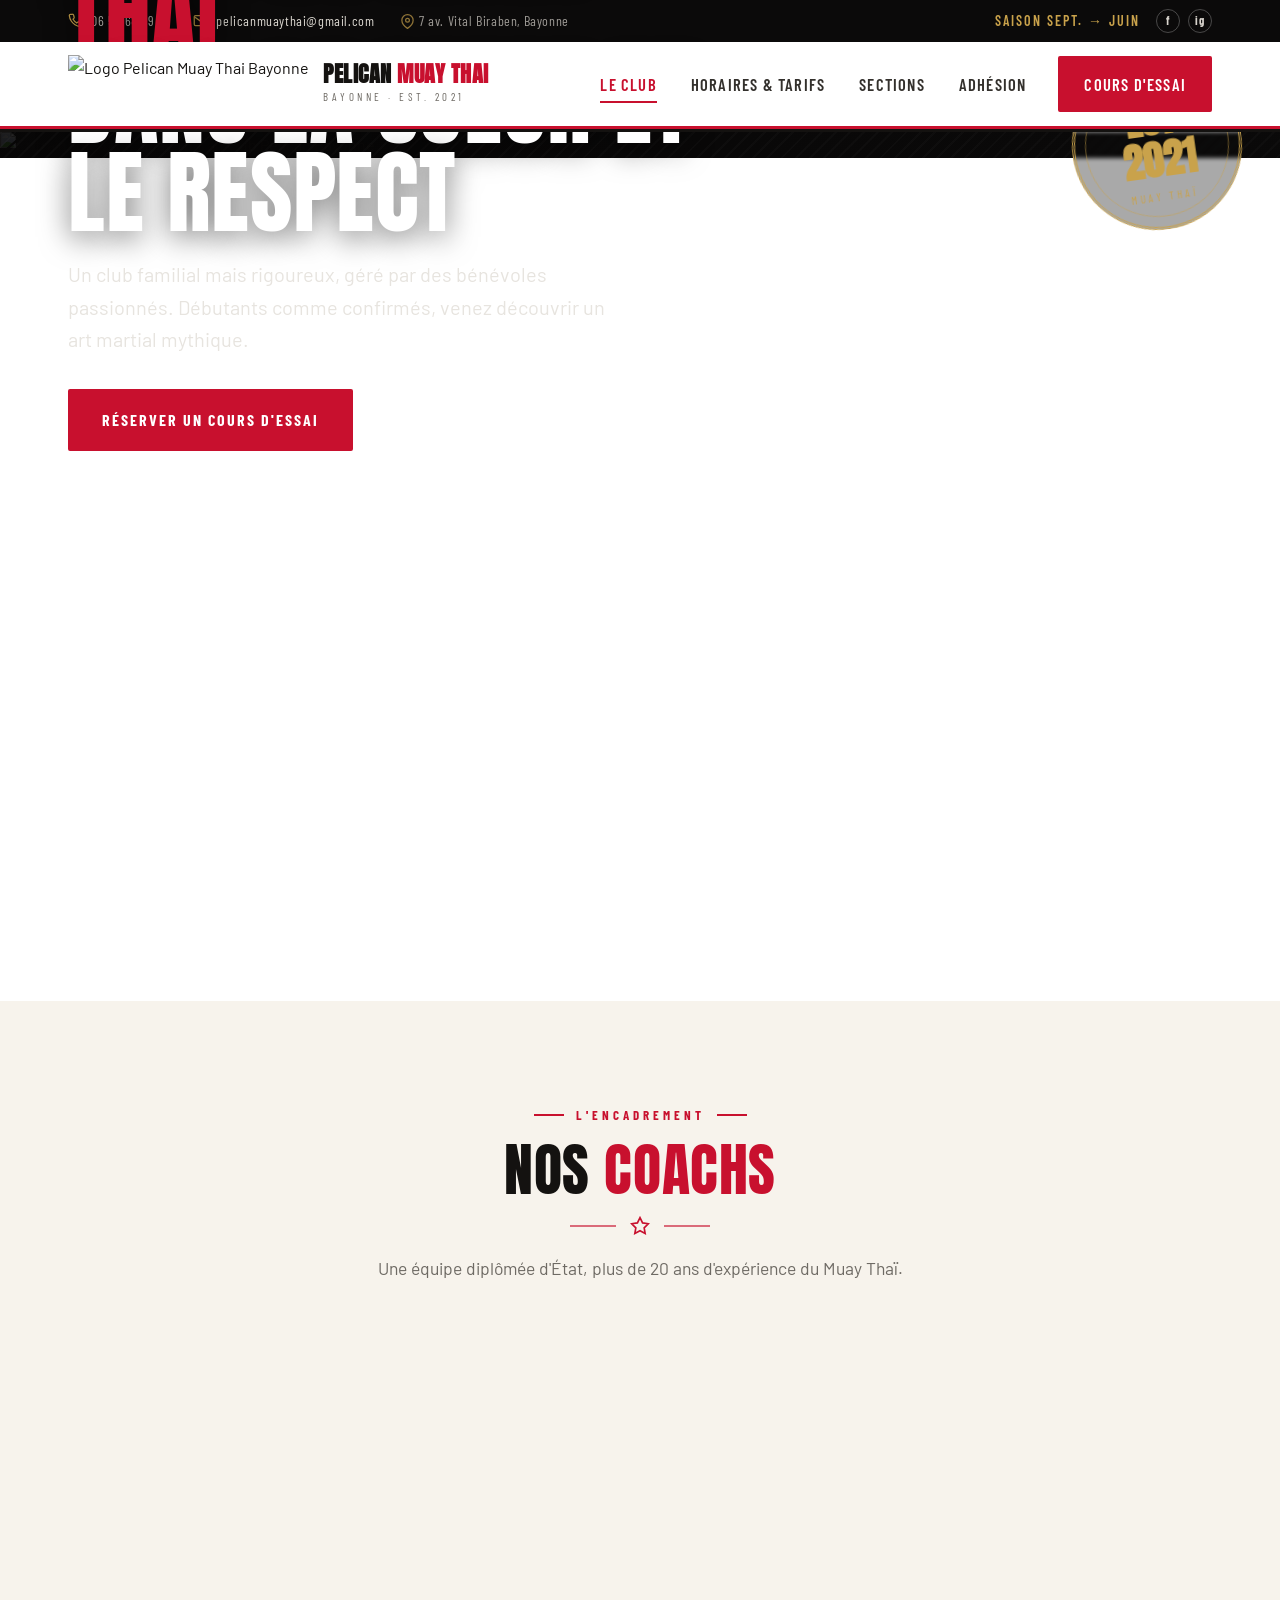
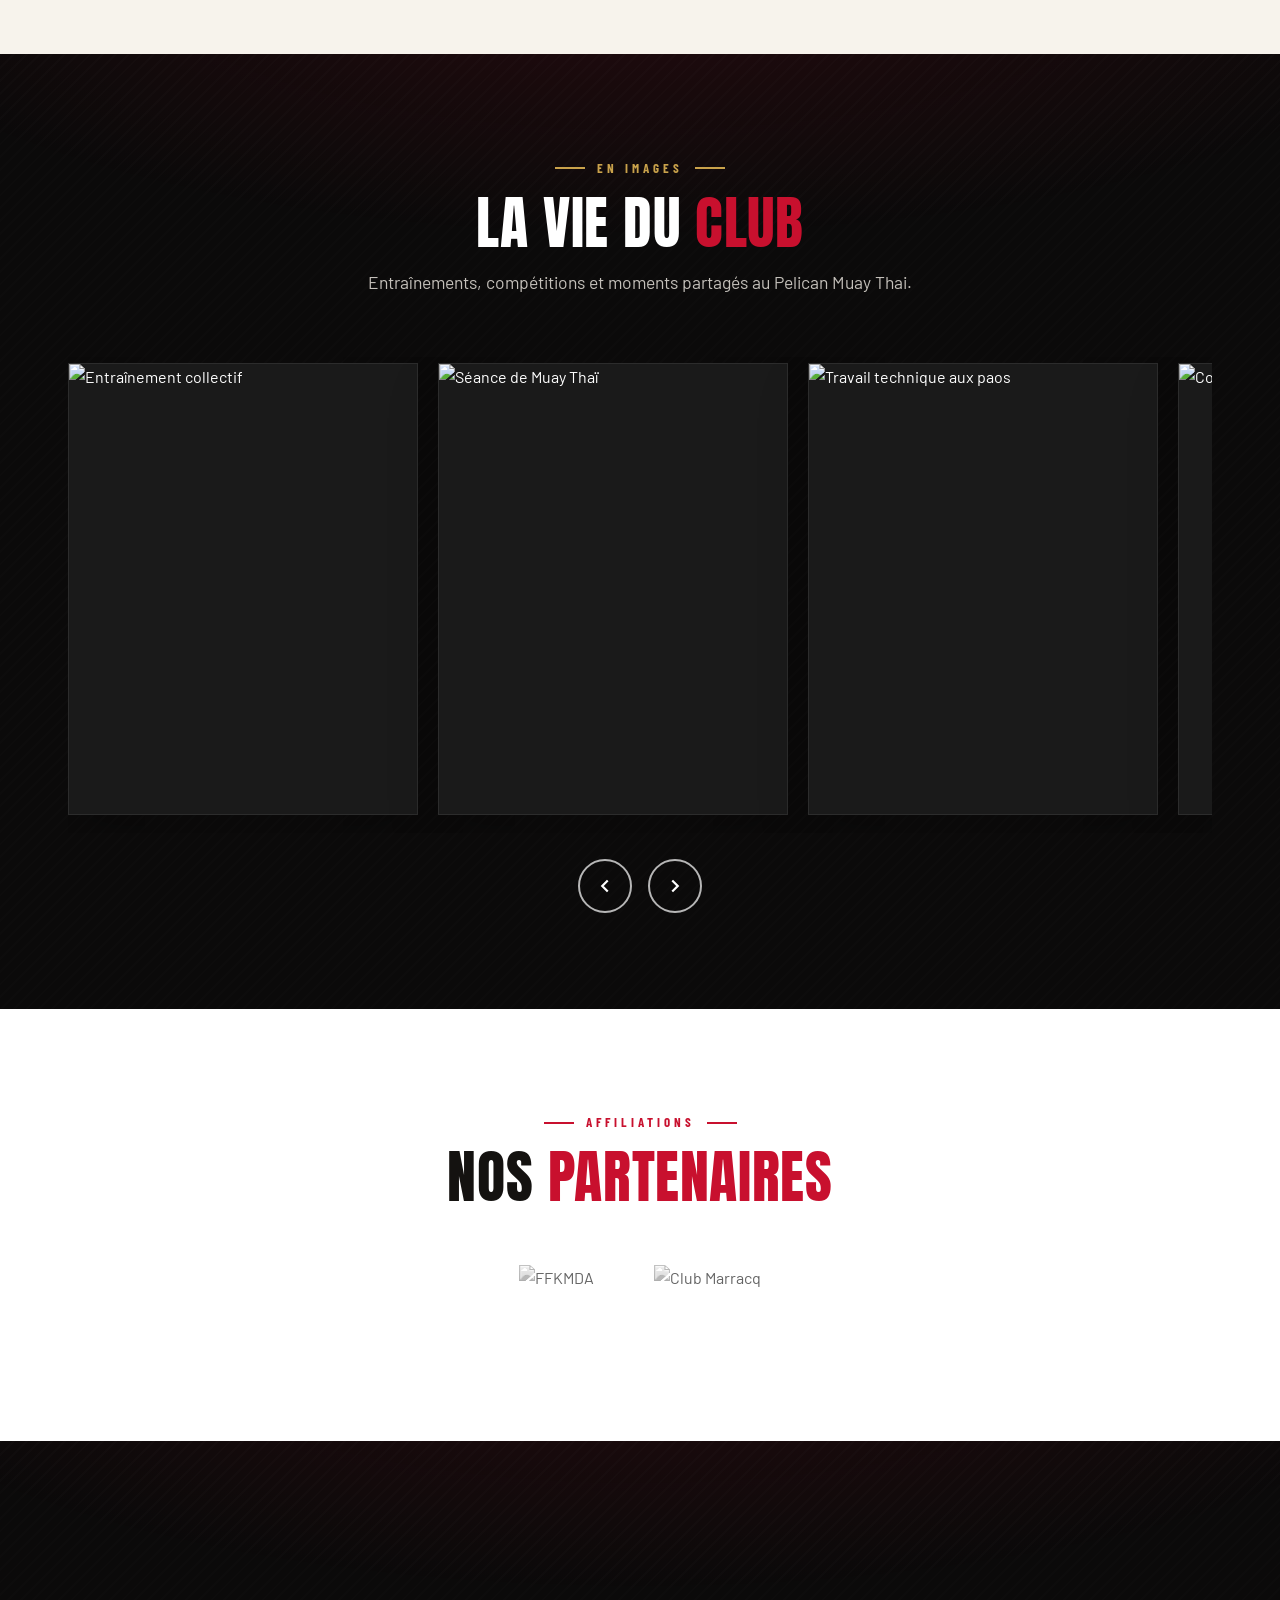
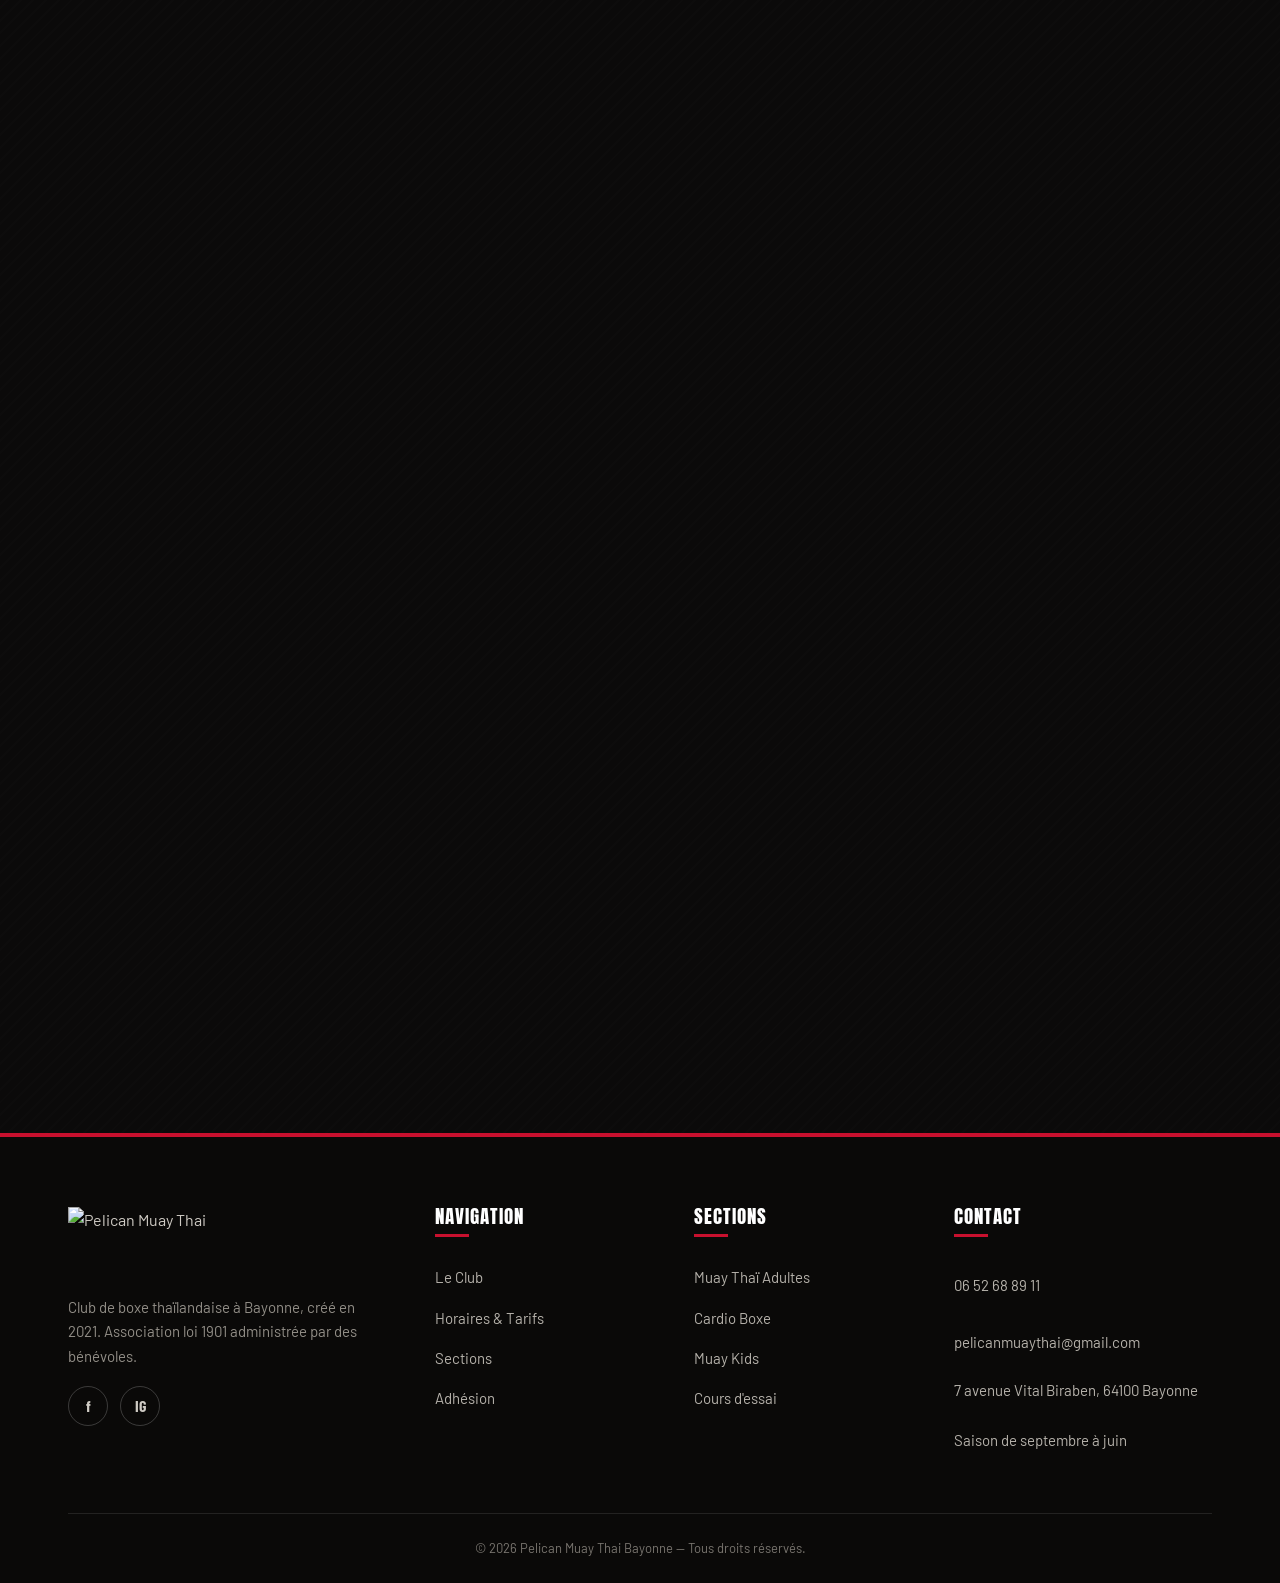
==== commit 4c9dceca: "Allege la section Qui sommes-nous: retrait pastille 100%, blocs valeurs et CTA rouge Co-Authored-By:" ====
--- a/index.html
+++ b/index.html
@@ -94,27 +94,6 @@
       </div>
       <div class="about-media reveal">
         <img src="assets/img/g8.jpg" alt="Le groupe du club Pelican Muay Thai">
-        <div class="tag"><b>100%</b><span>bénévole &amp; associatif</span></div>
-      </div>
-    </div>
-
-    <!-- Valeurs -->
-    <div class="values">
-      <div class="value reveal">
-        <div class="ico"><svg viewBox="0 0 24 24"><circle cx="12" cy="12" r="10"/><circle cx="12" cy="12" r="6"/><circle cx="12" cy="12" r="2"/></svg></div>
-        <h3>Technique</h3><p>Apprendre et perfectionner les fondamentaux du Muay Thaï, étape par étape.</p>
-      </div>
-      <div class="value reveal">
-        <div class="ico"><svg viewBox="0 0 24 24"><path d="M17 21v-2a4 4 0 0 0-4-4H5a4 4 0 0 0-4 4v2"/><circle cx="9" cy="7" r="4"/><path d="M23 21v-2a4 4 0 0 0-3-3.87"/><path d="M16 3.13a4 4 0 0 1 0 7.75"/></svg></div>
-        <h3>Esprit club</h3><p>Une ambiance familiale, sans confrontation : ton seul adversaire, c'est ta motivation.</p>
-      </div>
-      <div class="value reveal">
-        <div class="ico"><svg viewBox="0 0 24 24"><circle cx="12" cy="8" r="7"/><polyline points="8.21 13.89 7 23 12 20 17 23 15.79 13.88"/></svg></div>
-        <h3>Compétition</h3><p>Interclubs, compétitions régionales et nationales pour ceux qui le souhaitent.</p>
-      </div>
-      <div class="value reveal">
-        <div class="ico"><svg viewBox="0 0 24 24"><line x1="6.5" y1="6.5" x2="17.5" y2="17.5"/><path d="M4 7l-1.5 1.5a2 2 0 0 0 0 3L4 13"/><path d="M20 11l1.5-1.5a2 2 0 0 0 0-3L20 5"/><path d="M5 16l-2 2"/><path d="M19 8l2-2"/></svg></div>
-        <h3>Condition physique</h3><p>Cardio, renforcement et souplesse encadrés par des coachs diplômés d'État.</p>
       </div>
     </div>
   </div>
@@ -203,15 +182,6 @@
   </div>
 </section>
 
-<!-- ===== CTA ===== -->
-<section class="cta-strip">
-  <div class="container">
-    <h2>Prêt à enfiler les gants ?</h2>
-    <p>Le premier cours d'essai est gratuit — sur réservation uniquement.</p>
-    <a href="#contact" class="btn btn--light">Je réserve mon essai</a>
-  </div>
-</section>
-
 <!-- ===== CONTACT ===== -->
 <section class="section section--dark" id="contact">
   <div class="container">
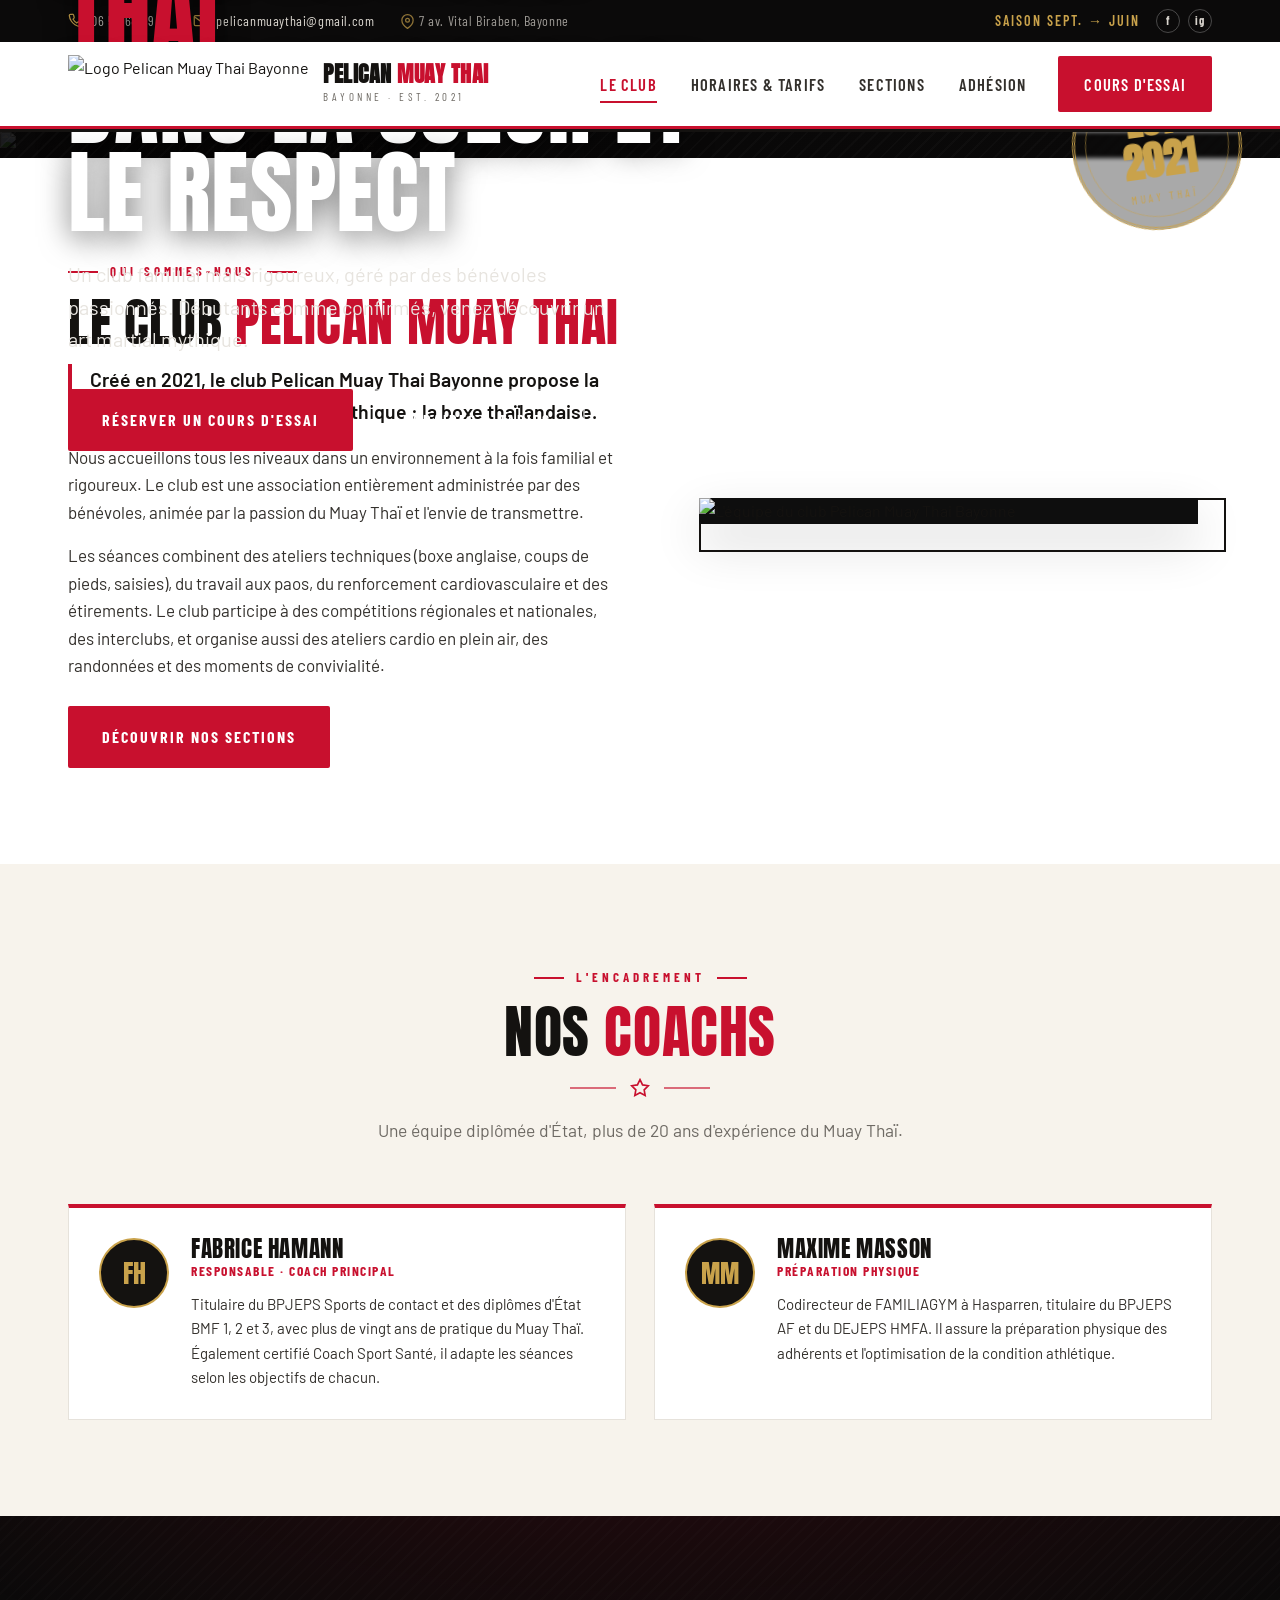
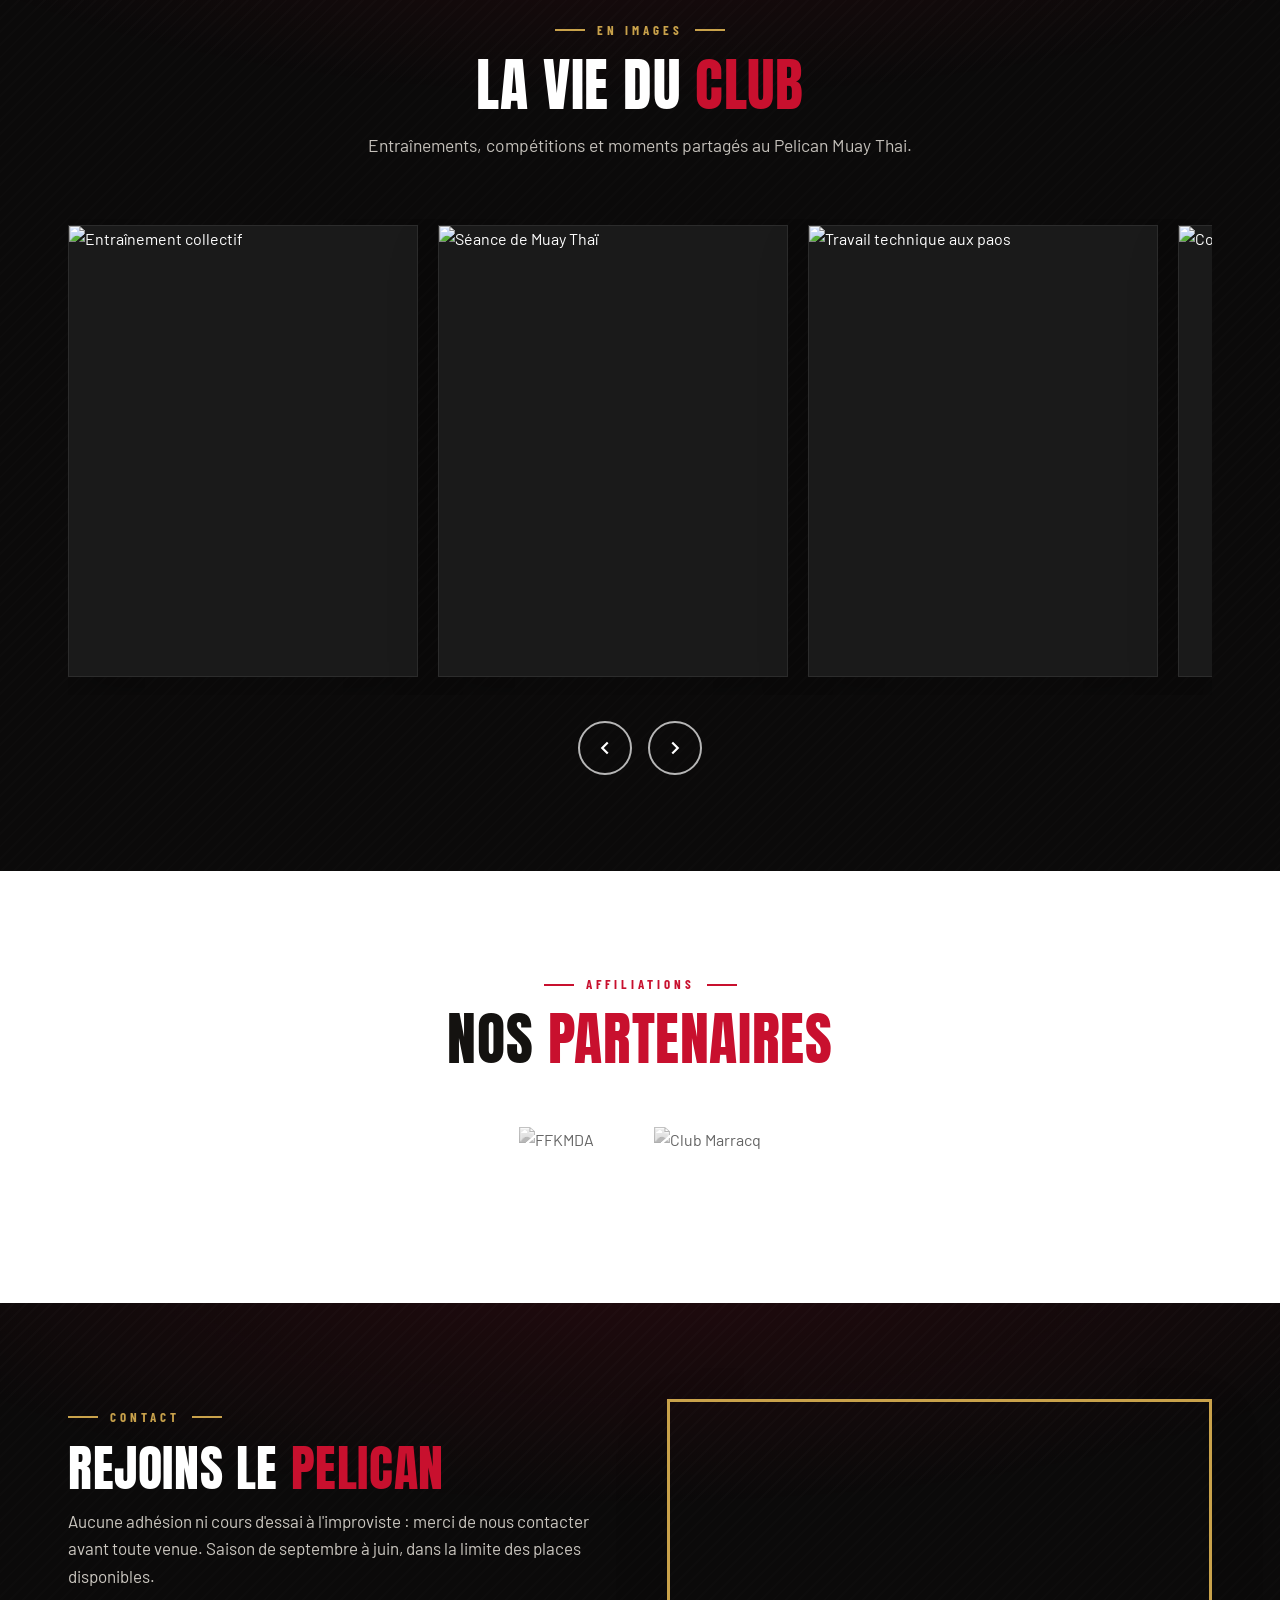
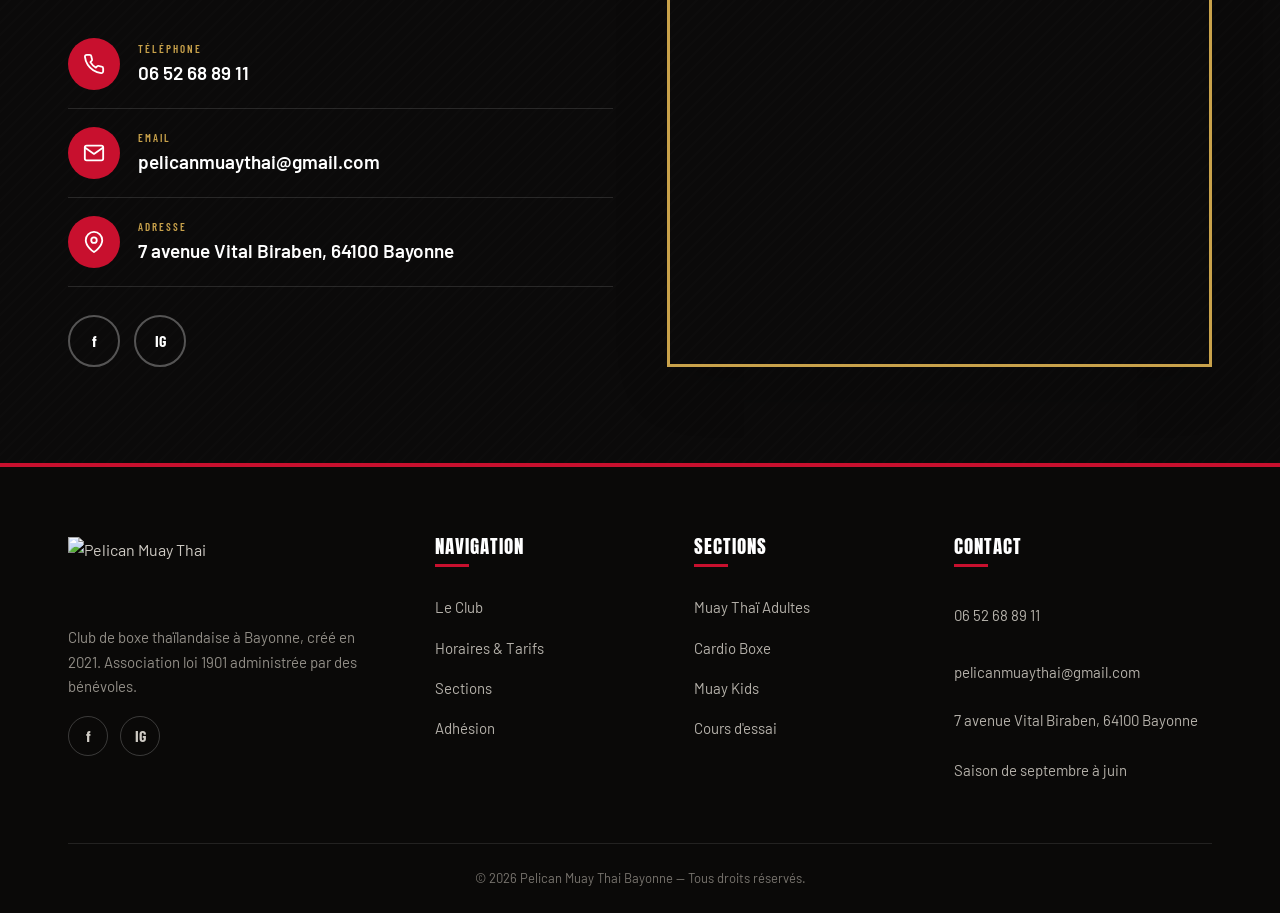
==== commit 7ee69bd1: "Adhesion: vrais PDF telechargeables + responsive corrige (docs & bon a savoir). Affiches cliquables " ====
--- a/index.html
+++ b/index.html
@@ -93,7 +93,7 @@
         </div>
       </div>
       <div class="about-media reveal">
-        <img src="assets/img/g8.jpg" alt="Le groupe du club Pelican Muay Thai">
+        <img src="assets/img/tarif3.png" alt="L'équipe du club Pelican Muay Thai Bayonne" style="aspect-ratio:auto;height:auto;object-fit:contain;background:#0e0e0e">
       </div>
     </div>
   </div>
@@ -200,27 +200,9 @@
           <a href="https://www.instagram.com/pelicanmuaythai/" target="_blank" rel="noopener" aria-label="Instagram">IG</a>
         </div>
       </div>
-      <div class="contact-card reveal">
-        <h3>Demander un <span>cours d'essai</span></h3>
-        <p>Remplissez ce formulaire, nous revenons vers vous rapidement.</p>
-        <form id="contactForm">
-          <div class="field"><label>Nom &amp; prénom</label><input type="text" name="name" required placeholder="Votre nom"></div>
-          <div class="field"><label>Téléphone</label><input type="tel" name="phone" placeholder="06 ..."></div>
-          <div class="field"><label>Section souhaitée</label>
-            <select name="section">
-              <option>Muay Thaï Adultes</option>
-              <option>Cardio Boxe</option>
-              <option>Muay Kids (10-14 ans)</option>
-              <option>Je ne sais pas encore</option>
-            </select>
-          </div>
-          <div class="field"><label>Message</label><textarea name="message" rows="4" placeholder="Votre message..."></textarea></div>
-          <button type="submit" class="btn">Envoyer ma demande</button>
-        </form>
-      </div>
-    </div>
-    <div class="map-wrap reveal">
-      <iframe title="Localisation Pelican Muay Thai" src="https://www.google.com/maps?q=7+avenue+Vital+Biraben+64100+Bayonne&output=embed" width="100%" height="380" style="border:0" loading="lazy" referrerpolicy="no-referrer-when-downgrade"></iframe>
+      <div class="map-wrap reveal" style="margin-top:0">
+        <iframe title="Localisation Pelican Muay Thai" src="https://www.google.com/maps?q=7+avenue+Vital+Biraben+64100+Bayonne&output=embed" width="100%" height="100%" style="border:0;display:block;min-height:400px" loading="lazy" referrerpolicy="no-referrer-when-downgrade"></iframe>
+      </div>
     </div>
   </div>
 </section>
--- a/assets/css/style.css
+++ b/assets/css/style.css
@@ -288,17 +288,23 @@
 .step h3{font-size:22px;margin:6px 0 10px}
 .step p{font-size:15px;color:var(--ink-soft)}
 .docs-grid{display:grid;grid-template-columns:1fr 1fr;gap:44px;align-items:start}
-.doc-list li{display:flex;align-items:center;gap:16px;padding:18px 20px;background:#fff;border:1px solid var(--line);margin-bottom:14px;transition:.2s}
-.doc-list li:hover{border-color:var(--red);transform:translateX(4px)}
+.doc-list .doc{display:flex;align-items:center;gap:14px;padding:16px 18px;background:#fff;border:1px solid var(--line);margin-bottom:14px;transition:.2s;color:var(--ink);min-width:0}
+.doc-list .doc:hover{border-color:var(--red);box-shadow:var(--shadow-sm)}
 .doc-list .di{flex:0 0 44px;width:44px;height:44px;background:var(--red);color:#fff;display:grid;place-items:center;font-weight:700;font-family:"Barlow Condensed",sans-serif;font-size:13px}
-.doc-list b{display:block;font-size:16px}
-.doc-list span{font-size:13px;color:var(--grey)}
-.doc-list .opt{margin-left:auto;font-size:12px;background:var(--ink);color:var(--gold);padding:4px 10px;text-transform:uppercase;letter-spacing:.5px;font-family:"Barlow Condensed",sans-serif}
+.doc-list .doc-name{flex:1 1 auto;min-width:0}
+.doc-list b{display:block;font-size:15.5px;line-height:1.25;overflow-wrap:break-word}
+.doc-list .doc-name span{font-size:13px;color:var(--grey)}
+.doc-list .opt{flex:0 0 auto;font-size:11px;background:var(--ink);color:var(--gold);padding:4px 9px;text-transform:uppercase;letter-spacing:.5px;font-family:"Barlow Condensed",sans-serif;white-space:nowrap}
+.doc-list .dl-ico{flex:0 0 auto;color:var(--red)}
+.doc-list .dl-ico svg{width:20px;height:20px;stroke:currentColor;fill:none;stroke-width:2.2}
+.doc-list .doc:hover .dl-ico{color:var(--red-dark)}
 .note-card{background:var(--ink);color:#fff;padding:34px;border-top:4px solid var(--gold)}
 .note-card h3{color:#fff;font-size:25px;margin-bottom:18px}
 .note-card ul li{padding:12px 0;border-bottom:1px solid rgba(255,255,255,.12);font-size:15px;color:#e1ddd6;display:flex;gap:12px}
 .note-card ul li:last-child{border:0}
 .note-card ul li svg{flex:0 0 18px;width:18px;height:18px;stroke:var(--gold);fill:none;stroke-width:2.4;margin-top:3px}
+.note-card ul li{overflow-wrap:break-word;word-break:break-word}
+.note-card a{overflow-wrap:anywhere}
 .warn{background:#fff5f6;border:1px solid #f0c4cb;border-left:5px solid var(--red);padding:22px 26px;margin-top:28px;color:var(--ink-soft)}
 .warn b{color:var(--red)}
 
@@ -329,6 +335,16 @@
 .field input,.field textarea,.field select{width:100%;padding:14px 16px;border:1px solid var(--line);font-family:inherit;font-size:15px;background:#faf9f7;transition:.2s;border-radius:2px}
 .field input:focus,.field textarea:focus,.field select:focus{outline:none;border-color:var(--red);background:#fff}
 .contact-card .btn{width:100%;justify-content:center}
+/* Affiches disciplines (page sections) */
+.affiches{display:grid;grid-template-columns:repeat(3,1fr);gap:26px;margin:0}
+.affiche{margin:0;padding:12px;background:#0e0e0e;border:1px solid var(--line);box-shadow:var(--shadow);position:relative;transition:.25s var(--ease)}
+.affiche::after{content:"";position:absolute;inset:0;border:2px solid transparent;transition:.25s}
+.affiche:hover{transform:translateY(-6px)}
+.affiche:hover::after{border-color:var(--gold)}
+.affiche img{width:100%;height:auto;display:block}
+@media (max-width:900px){.affiches{grid-template-columns:1fr 1fr;gap:18px}}
+@media (max-width:680px){.affiches{grid-template-columns:1fr;max-width:420px;margin:0 auto}}
+
 .map-wrap{margin-top:54px;border:3px solid var(--gold);box-shadow:var(--shadow);line-height:0}
 .map-wrap iframe{display:block;filter:grayscale(.3) contrast(1.05)}
 
@@ -360,6 +376,16 @@
 .foot-col a:hover{color:var(--gold);padding-left:6px}
 .foot-bottom{border-top:1px solid rgba(255,255,255,.1);margin-top:52px;padding:24px 0;text-align:center;font-size:13px;color:#79756f}
 .foot-bottom a{color:var(--gold)}
+
+/* ---------- Lightbox / zoom ---------- */
+.zoomable{cursor:zoom-in}
+.affiche{cursor:zoom-in}
+.lightbox{position:fixed;inset:0;background:rgba(6,6,6,.93);display:none;align-items:center;justify-content:center;z-index:200;padding:28px;cursor:zoom-out}
+.lightbox.open{display:flex;animation:lbfade .2s ease}
+@keyframes lbfade{from{opacity:0}to{opacity:1}}
+.lightbox img{max-width:96%;max-height:90vh;width:auto;height:auto;border:3px solid var(--gold);box-shadow:0 24px 70px rgba(0,0,0,.6)}
+.lightbox .lb-close{position:absolute;top:16px;right:26px;color:#fff;font-size:46px;line-height:1;cursor:pointer;font-family:"Anton",sans-serif;transition:.2s}
+.lightbox .lb-close:hover{color:var(--gold)}
 
 /* ---------- Reveal ---------- */
 .reveal{opacity:0;transform:translateY(30px);transition:opacity .7s var(--ease),transform .7s var(--ease)}
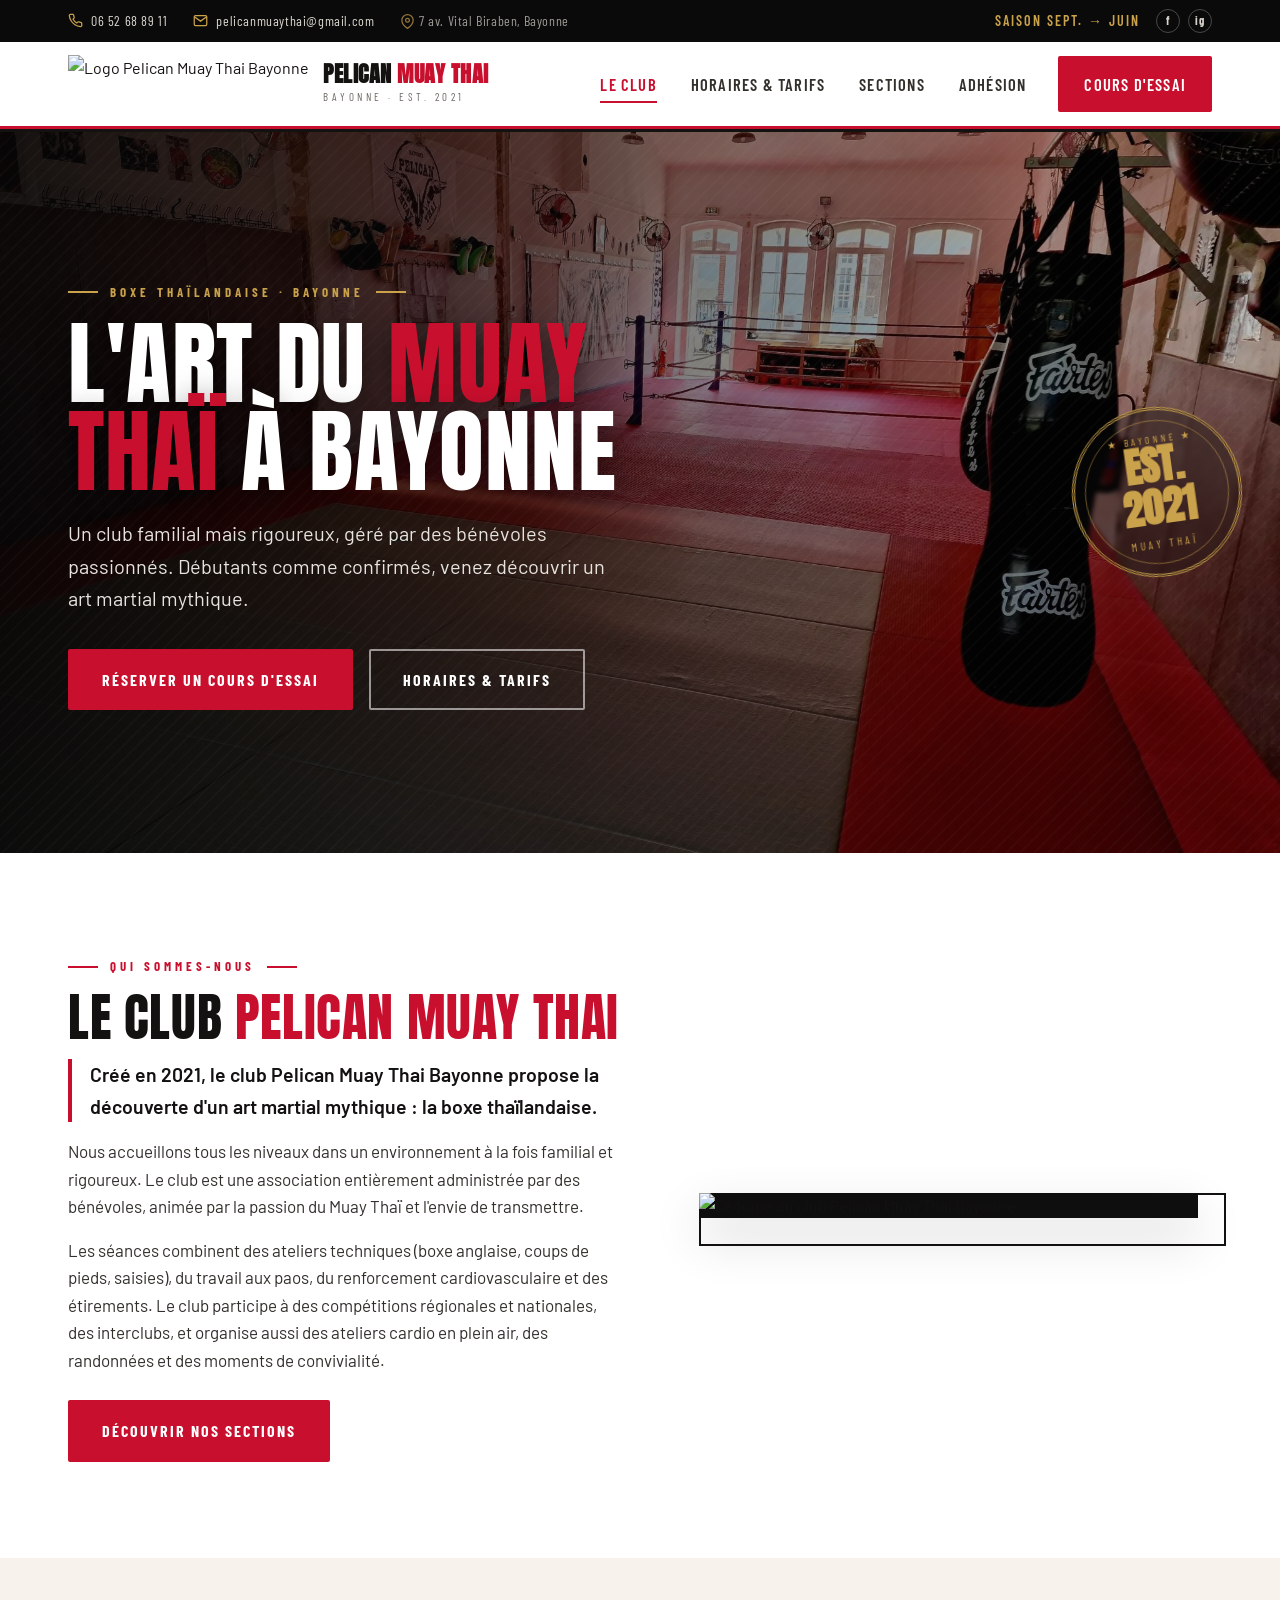
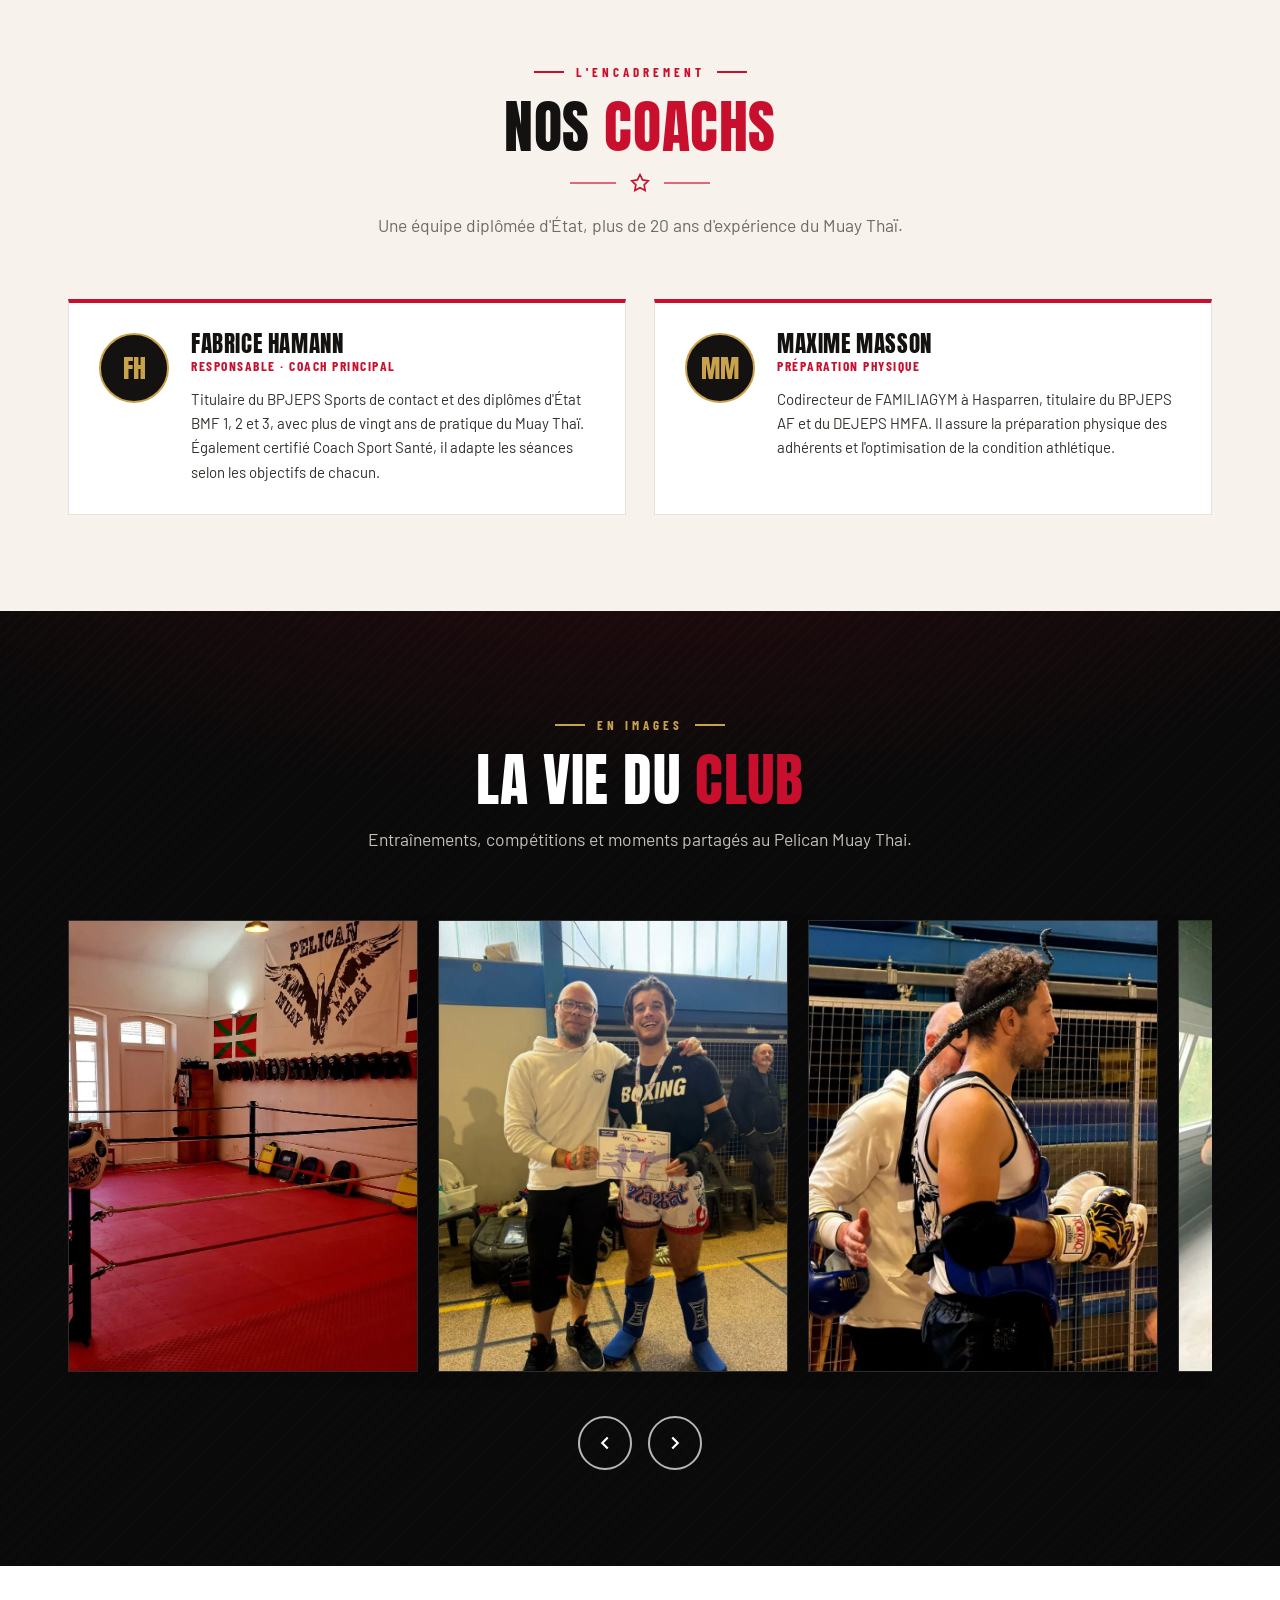
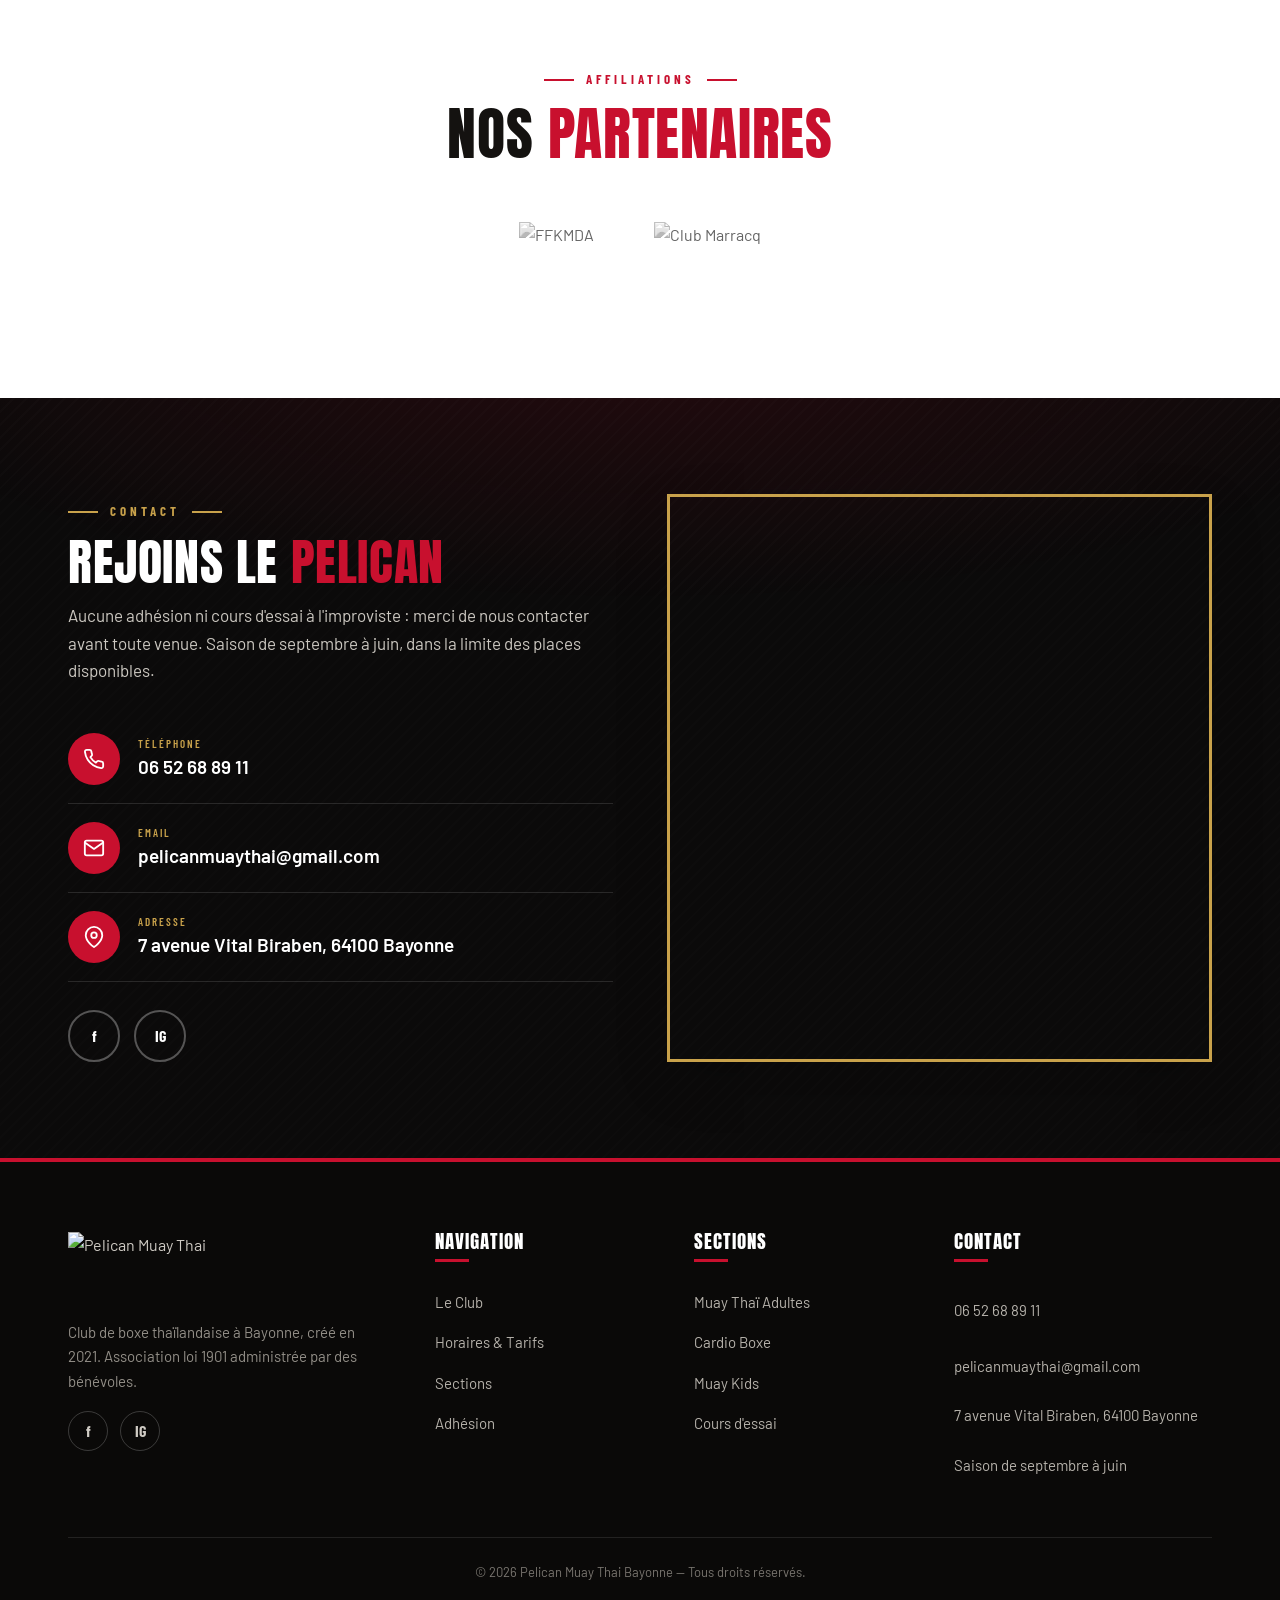
==== commit 8bfb504f: "Perf: conversion WebP du hero et des 20 photos du carrousel (-43%) Co-Authored-By: Claude Opus 4.8 <" ====
--- a/index.html
+++ b/index.html
@@ -4,12 +4,69 @@
 <meta charset="UTF-8">
 <meta name="viewport" content="width=device-width, initial-scale=1.0">
 <title>Pelican Muay Thai — Club de boxe thaïlandaise à Bayonne</title>
-<meta name="description" content="Créé en 2021, le club Pelican Muay Thai Bayonne propose la découverte de la boxe thaïlandaise : Muay Thaï adultes, Muay Kids et Cardio Boxe. Débutants et confirmés bienvenus.">
-<link rel="icon" href="assets/img/logo.jpg">
+<meta name="description" content="Club de boxe thaïlandaise à Bayonne depuis 2021 : Muay Thaï adultes, Muay Kids et Cardio Boxe, pour débutants et confirmés. Cours d'essai sur réservation.">
+<link rel="canonical" href="https://www.pelicanmuaythai.fr/">
+
+<link rel="icon" href="assets/img/favicon.ico" sizes="any">
+<link rel="icon" type="image/png" sizes="32x32" href="assets/img/favicon-32.png">
+<link rel="apple-touch-icon" href="assets/img/apple-touch-icon.png">
+
+<meta property="og:type" content="website">
+<meta property="og:site_name" content="Pelican Muay Thai Bayonne">
+<meta property="og:locale" content="fr_FR">
+<meta property="og:title" content="Pelican Muay Thai — Club de boxe thaïlandaise à Bayonne">
+<meta property="og:description" content="Muay Thaï adultes, Muay Kids et Cardio Boxe à Bayonne. Débutants et confirmés bienvenus.">
+<meta property="og:url" content="https://www.pelicanmuaythai.fr/">
+<meta property="og:image" content="https://www.pelicanmuaythai.fr/assets/img/og-image.jpg">
+<meta property="og:image:width" content="1200">
+<meta property="og:image:height" content="630">
+<meta name="twitter:card" content="summary_large_image">
+<meta name="twitter:title" content="Pelican Muay Thai — Club de boxe thaïlandaise à Bayonne">
+<meta name="twitter:description" content="Muay Thaï adultes, Muay Kids et Cardio Boxe à Bayonne. Débutants et confirmés bienvenus.">
+<meta name="twitter:image" content="https://www.pelicanmuaythai.fr/assets/img/og-image.jpg">
+
 <link rel="preconnect" href="https://fonts.googleapis.com">
 <link rel="preconnect" href="https://fonts.gstatic.com" crossorigin>
+<link rel="preload" as="image" href="assets/img/hero.webp" fetchpriority="high">
 <link href="https://fonts.googleapis.com/css2?family=Anton&family=Barlow:wght@400;500;600;700&family=Barlow+Condensed:wght@500;600;700&display=swap" rel="stylesheet">
 <link rel="stylesheet" href="assets/css/style.css">
+
+<script type="application/ld+json">
+{
+  "@context": "https://schema.org",
+  "@type": "SportsActivityLocation",
+  "@id": "https://www.pelicanmuaythai.fr/#club",
+  "name": "Pelican Muay Thai Bayonne",
+  "alternateName": "Pelican Muay Thai",
+  "description": "Club associatif de boxe thaïlandaise (Muay Thaï) à Bayonne, créé en 2021. Sections Muay Thaï adultes, Muay Kids et Cardio Boxe, pour débutants comme confirmés.",
+  "url": "https://www.pelicanmuaythai.fr/",
+  "logo": "https://www.pelicanmuaythai.fr/assets/img/logo.jpg",
+  "image": "https://www.pelicanmuaythai.fr/assets/img/og-image.jpg",
+  "telephone": "+33652688911",
+  "email": "pelicanmuaythai@gmail.com",
+  "foundingDate": "2021",
+  "priceRange": "€€",
+  "sport": "Muay Thaï",
+  "address": {
+    "@type": "PostalAddress",
+    "streetAddress": "7 avenue Vital Biraben",
+    "postalCode": "64100",
+    "addressLocality": "Bayonne",
+    "addressRegion": "Nouvelle-Aquitaine",
+    "addressCountry": "FR"
+  },
+  "geo": { "@type": "GeoCoordinates", "latitude": 43.4768677, "longitude": -1.4821566 },
+  "hasMap": "https://www.google.com/maps?q=7+avenue+Vital+Biraben+64100+Bayonne",
+  "sameAs": [
+    "https://www.facebook.com/pelicanmuaythai",
+    "https://www.instagram.com/pelicanmuaythai/"
+  ],
+  "openingHoursSpecification": [
+    { "@type": "OpeningHoursSpecification", "dayOfWeek": ["Tuesday", "Thursday", "Friday"], "opens": "17:30", "closes": "20:30" },
+    { "@type": "OpeningHoursSpecification", "dayOfWeek": "Saturday", "opens": "10:30", "closes": "11:30" }
+  ]
+}
+</script>
 </head>
 <body>
 
@@ -52,13 +109,13 @@
 <!-- ===== HERO ===== -->
 <section class="hero">
   <div class="hero-media">
-    <img src="assets/img/hero.jpg" alt="Entraînement de Muay Thaï au club Pelican Bayonne">
+    <img src="assets/img/hero.webp" alt="Entraînement de Muay Thaï au club Pelican Bayonne" width="2048" height="1153" fetchpriority="high">
     <div class="hero-overlay"></div>
     <div class="hero-inner">
       <div class="container">
         <div class="hero-content">
           <span class="kicker">Boxe thaïlandaise · Bayonne</span>
-          <h1>L'art du <span>Muay Thaï</span><br>dans la sueur et le respect</h1>
+          <h1>L'art du <span>Muay Thaï</span> à Bayonne</h1>
           <p>Un club familial mais rigoureux, géré par des bénévoles passionnés. Débutants comme confirmés, venez découvrir un art martial mythique.</p>
           <div class="hero-actions">
             <a href="#contact" class="btn">Réserver un cours d'essai</a>
@@ -93,7 +150,7 @@
         </div>
       </div>
       <div class="about-media reveal">
-        <img src="assets/img/tarif3.png" alt="L'équipe du club Pelican Muay Thai Bayonne" style="aspect-ratio:auto;height:auto;object-fit:contain;background:#0e0e0e">
+        <img src="assets/img/equipe.webp" alt="L'équipe du club Pelican Muay Thai Bayonne" width="1050" height="1012" loading="lazy" style="aspect-ratio:auto;height:auto;object-fit:contain;background:#0e0e0e">
       </div>
     </div>
   </div>
@@ -139,26 +196,26 @@
     </div>
     <div class="carousel">
       <div class="carousel-track">
-        <div class="slide"><img src="assets/img/wide2.jpg" alt="Entraînement collectif"></div>
-        <div class="slide"><img src="assets/img/g1.jpg" alt="Séance de Muay Thaï"></div>
-        <div class="slide"><img src="assets/img/g2.jpg" alt="Travail technique aux paos"></div>
-        <div class="slide"><img src="assets/img/g3.jpg" alt="Cours de boxe thaïlandaise"></div>
-        <div class="slide"><img src="assets/img/g4.jpg" alt="Membres du club Pelican"></div>
-        <div class="slide"><img src="assets/img/g5.jpg" alt="Sortie du club"></div>
-        <div class="slide"><img src="assets/img/g6.jpg" alt="Groupe Pelican Muay Thai"></div>
-        <div class="slide"><img src="assets/img/g7.jpg" alt="Compétition Muay Thaï"></div>
-        <div class="slide"><img src="assets/img/p1.jpg" alt="Entraînement au club"></div>
-        <div class="slide"><img src="assets/img/p2.jpg" alt="Séance de Muay Thaï"></div>
-        <div class="slide"><img src="assets/img/p3.jpg" alt="Travail aux paos"></div>
-        <div class="slide"><img src="assets/img/p4.jpg" alt="Cours collectif"></div>
-        <div class="slide"><img src="assets/img/p5.jpg" alt="Boxe thaïlandaise Bayonne"></div>
-        <div class="slide"><img src="assets/img/p6.jpg" alt="Pelican Muay Thai Bayonne"></div>
-        <div class="slide"><img src="assets/img/p7.jpg" alt="Combat Muay Thaï"></div>
-        <div class="slide"><img src="assets/img/p8.jpg" alt="Ring du club"></div>
-        <div class="slide"><img src="assets/img/p9.jpg" alt="Membres du Pelican Muay Thai"></div>
-        <div class="slide"><img src="assets/img/p10.jpg" alt="Entraînement technique"></div>
-        <div class="slide"><img src="assets/img/p11.jpg" alt="Cours de boxe thaï"></div>
-        <div class="slide"><img src="assets/img/p12.jpg" alt="Séance du club"></div>
+        <div class="slide"><img loading="lazy" src="assets/img/wide2.webp" alt="Entraînement collectif"></div>
+        <div class="slide"><img loading="lazy" src="assets/img/g1.webp" alt="Séance de Muay Thaï"></div>
+        <div class="slide"><img loading="lazy" src="assets/img/g2.webp" alt="Travail technique aux paos"></div>
+        <div class="slide"><img loading="lazy" src="assets/img/g3.webp" alt="Cours de boxe thaïlandaise"></div>
+        <div class="slide"><img loading="lazy" src="assets/img/g4.webp" alt="Membres du club Pelican"></div>
+        <div class="slide"><img loading="lazy" src="assets/img/g5.webp" alt="Sortie du club"></div>
+        <div class="slide"><img loading="lazy" src="assets/img/g6.webp" alt="Groupe Pelican Muay Thai"></div>
+        <div class="slide"><img loading="lazy" src="assets/img/g7.webp" alt="Compétition Muay Thaï"></div>
+        <div class="slide"><img loading="lazy" src="assets/img/p1.webp" alt="Entraînement au club"></div>
+        <div class="slide"><img loading="lazy" src="assets/img/p2.webp" alt="Séance de Muay Thaï"></div>
+        <div class="slide"><img loading="lazy" src="assets/img/p3.webp" alt="Travail aux paos"></div>
+        <div class="slide"><img loading="lazy" src="assets/img/p4.webp" alt="Cours collectif"></div>
+        <div class="slide"><img loading="lazy" src="assets/img/p5.webp" alt="Boxe thaïlandaise Bayonne"></div>
+        <div class="slide"><img loading="lazy" src="assets/img/p6.webp" alt="Pelican Muay Thai Bayonne"></div>
+        <div class="slide"><img loading="lazy" src="assets/img/p7.webp" alt="Combat Muay Thaï"></div>
+        <div class="slide"><img loading="lazy" src="assets/img/p8.webp" alt="Ring du club"></div>
+        <div class="slide"><img loading="lazy" src="assets/img/p9.webp" alt="Membres du Pelican Muay Thai"></div>
+        <div class="slide"><img loading="lazy" src="assets/img/p10.webp" alt="Entraînement technique"></div>
+        <div class="slide"><img loading="lazy" src="assets/img/p11.webp" alt="Cours de boxe thaï"></div>
+        <div class="slide"><img loading="lazy" src="assets/img/p12.webp" alt="Séance du club"></div>
       </div>
       <div class="carousel-nav">
         <button data-prev aria-label="Précédent"><svg viewBox="0 0 24 24"><polyline points="15 18 9 12 15 6"/></svg></button>
@@ -235,10 +292,12 @@
       </div>
       <div class="foot-col">
         <h4>Contact</h4>
-        <li><a href="tel:+33652688911">06 52 68 89 11</a></li>
-        <li><a href="mailto:pelicanmuaythai@gmail.com">pelicanmuaythai@gmail.com</a></li>
-        <li>7 avenue Vital Biraben, 64100 Bayonne</li>
-        <li style="margin-top:10px">Saison de septembre à juin</li>
+        <ul>
+          <li><a href="tel:+33652688911">06 52 68 89 11</a></li>
+          <li><a href="mailto:pelicanmuaythai@gmail.com">pelicanmuaythai@gmail.com</a></li>
+          <li>7 avenue Vital Biraben, 64100 Bayonne</li>
+          <li style="margin-top:10px">Saison de septembre à juin</li>
+        </ul>
       </div>
     </div>
     <div class="foot-bottom">© <span id="year">2026</span> Pelican Muay Thai Bayonne — Tous droits réservés.</div>
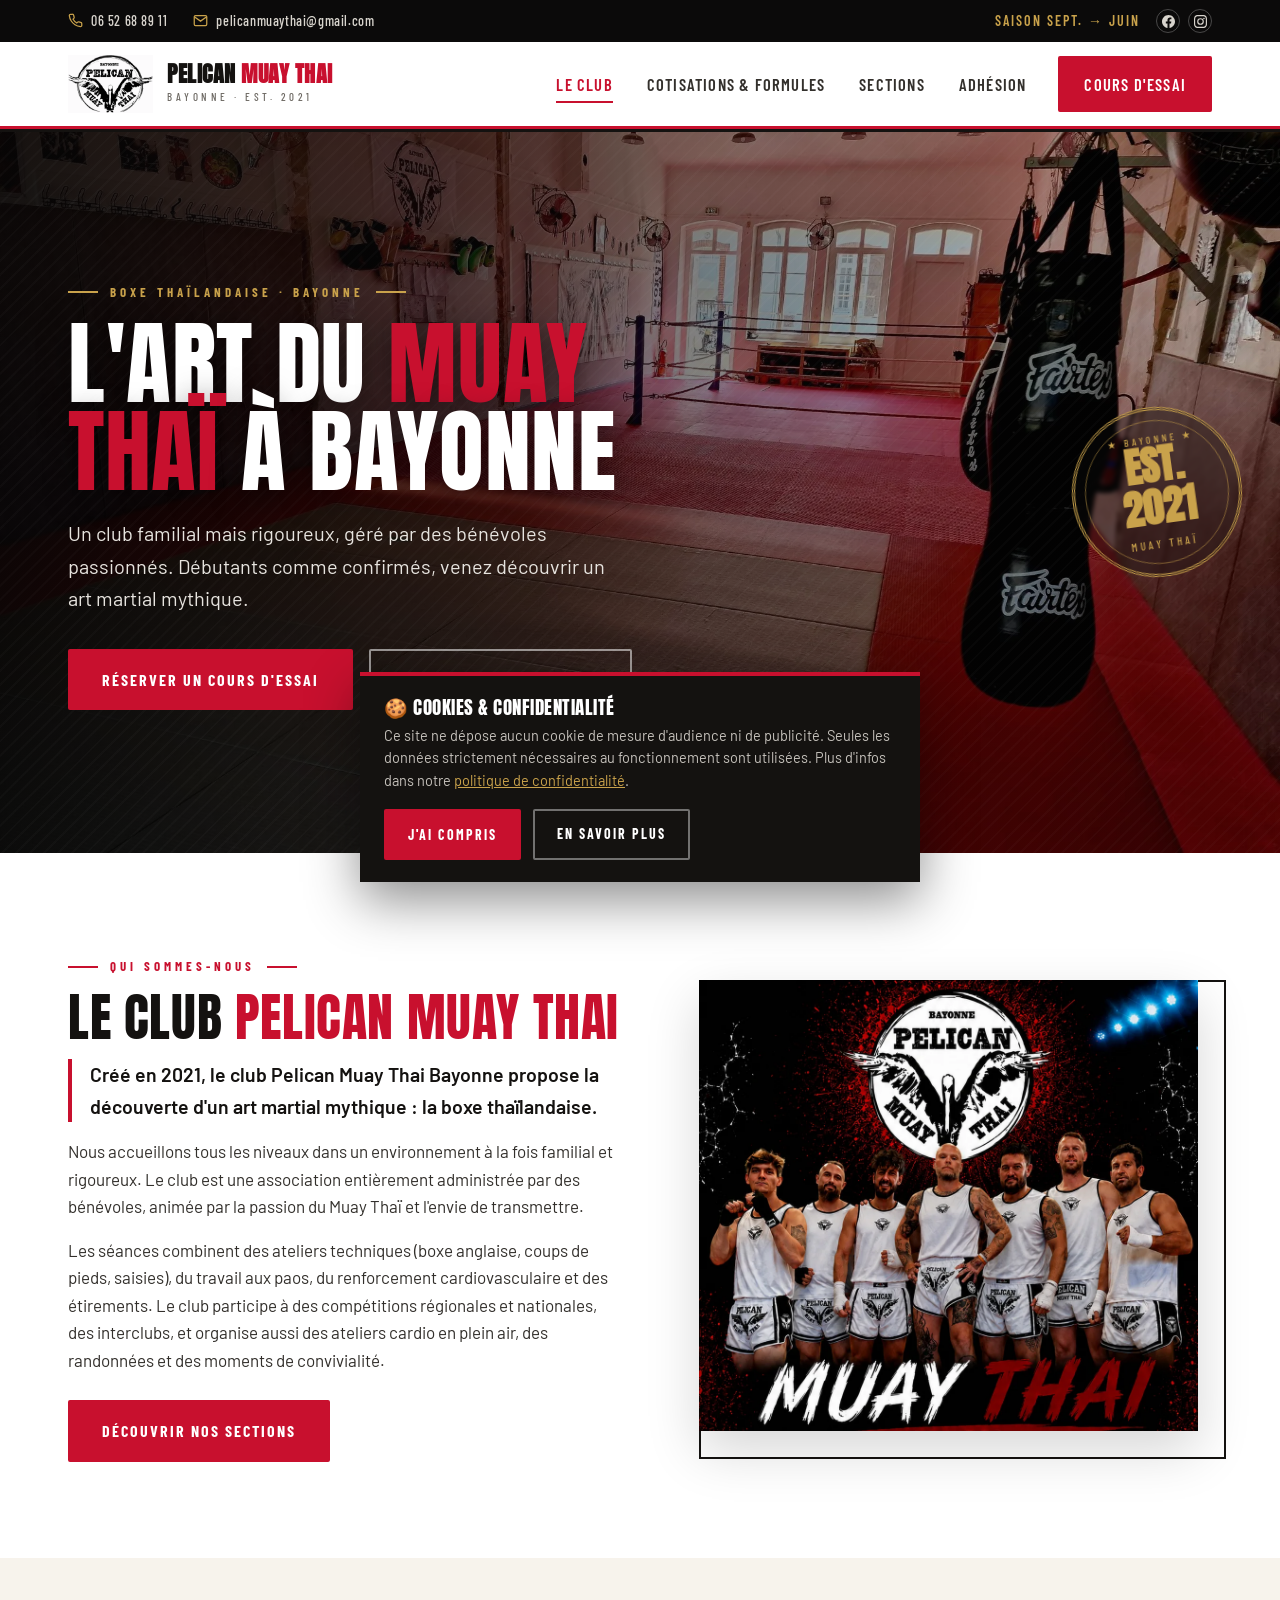
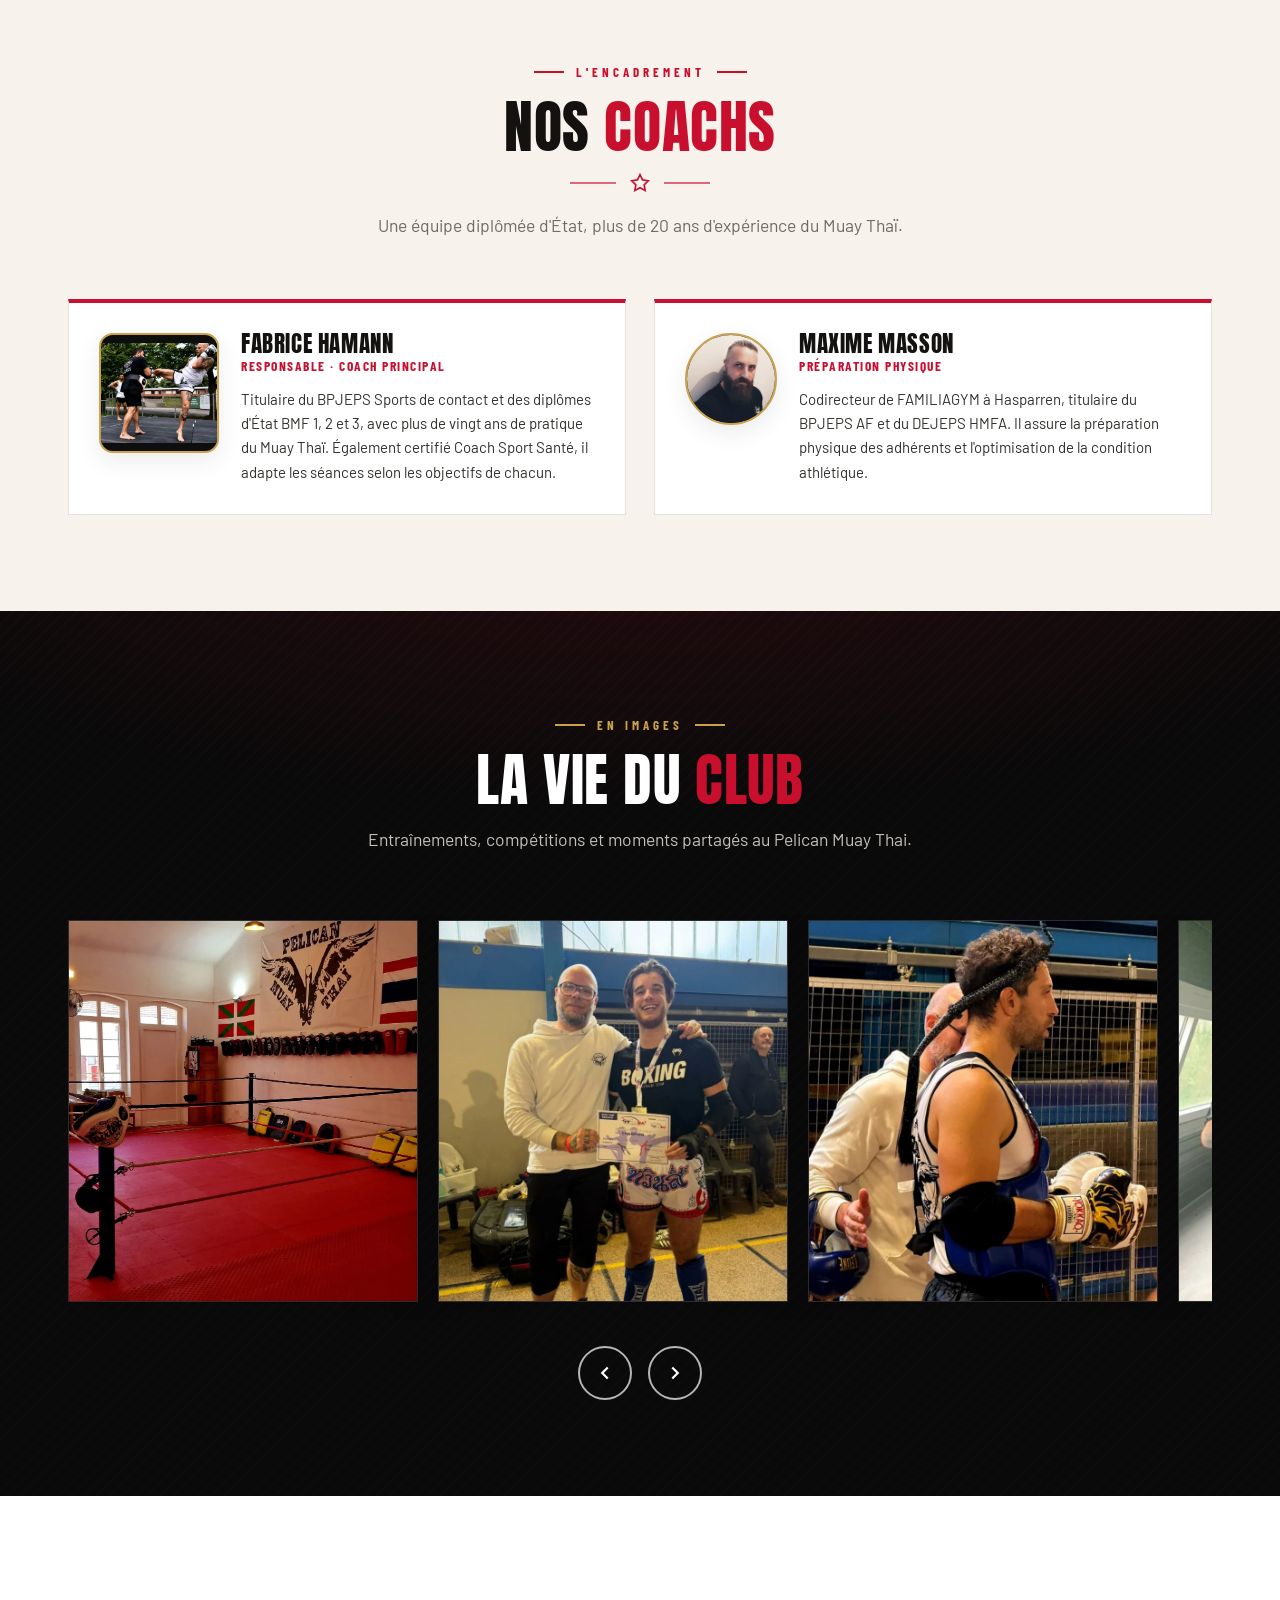
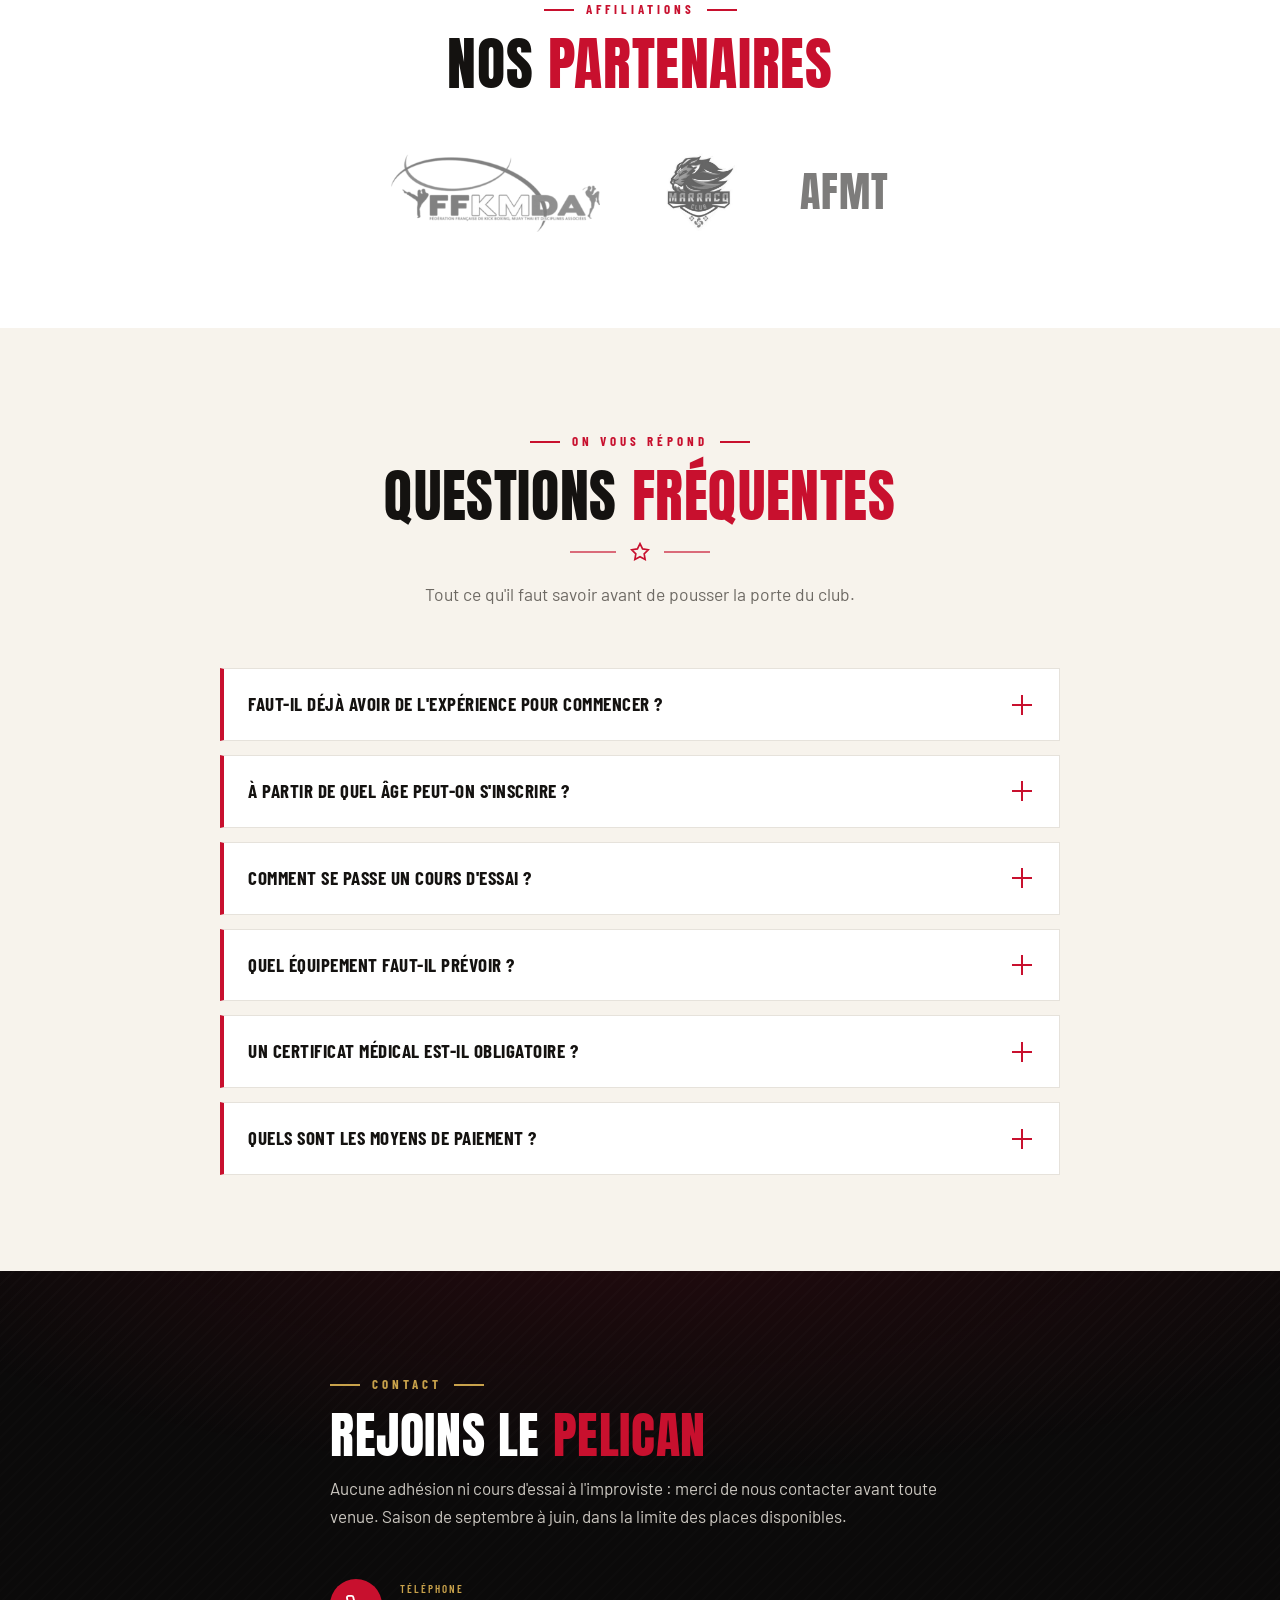
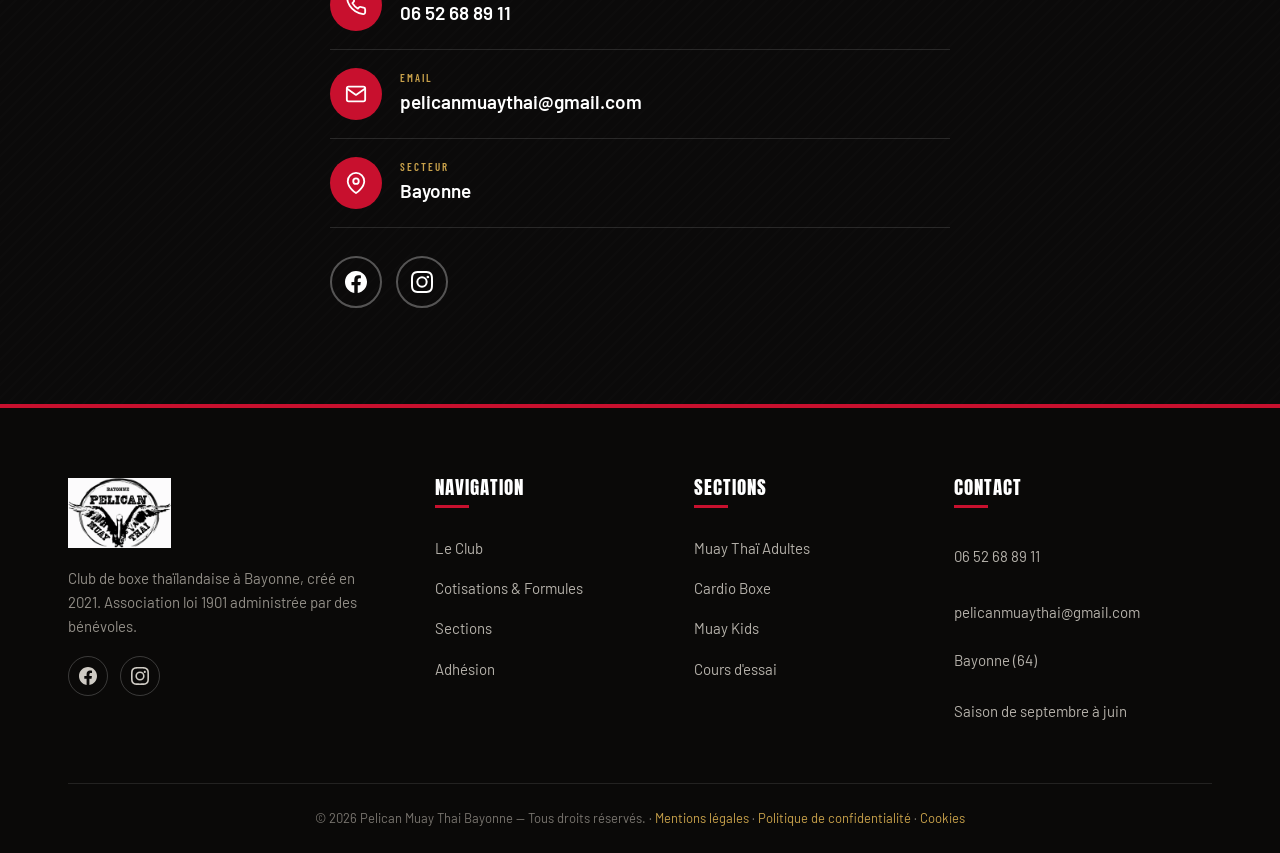
==== commit e64cb91e: "Refonte: pages legales+RGPD, FAQ, 404, fonts locales, WebP, coachs, partenaire AFMT, page Cotisation" ====
--- a/index.html
+++ b/index.html
@@ -25,10 +25,9 @@
 <meta name="twitter:description" content="Muay Thaï adultes, Muay Kids et Cardio Boxe à Bayonne. Débutants et confirmés bienvenus.">
 <meta name="twitter:image" content="https://www.pelicanmuaythai.fr/assets/img/og-image.jpg">
 
-<link rel="preconnect" href="https://fonts.googleapis.com">
-<link rel="preconnect" href="https://fonts.gstatic.com" crossorigin>
 <link rel="preload" as="image" href="assets/img/hero.webp" fetchpriority="high">
-<link href="https://fonts.googleapis.com/css2?family=Anton&family=Barlow:wght@400;500;600;700&family=Barlow+Condensed:wght@500;600;700&display=swap" rel="stylesheet">
+<link rel="preload" as="font" type="font/woff2" href="assets/fonts/barlow-400.woff2" crossorigin>
+<link rel="preload" as="font" type="font/woff2" href="assets/fonts/anton-400.woff2" crossorigin>
 <link rel="stylesheet" href="assets/css/style.css">
 
 <script type="application/ld+json">
@@ -40,23 +39,14 @@
   "alternateName": "Pelican Muay Thai",
   "description": "Club associatif de boxe thaïlandaise (Muay Thaï) à Bayonne, créé en 2021. Sections Muay Thaï adultes, Muay Kids et Cardio Boxe, pour débutants comme confirmés.",
   "url": "https://www.pelicanmuaythai.fr/",
-  "logo": "https://www.pelicanmuaythai.fr/assets/img/logo.jpg",
+  "logo": "https://www.pelicanmuaythai.fr/assets/img/logo.webp",
   "image": "https://www.pelicanmuaythai.fr/assets/img/og-image.jpg",
   "telephone": "+33652688911",
   "email": "pelicanmuaythai@gmail.com",
   "foundingDate": "2021",
   "priceRange": "€€",
   "sport": "Muay Thaï",
-  "address": {
-    "@type": "PostalAddress",
-    "streetAddress": "7 avenue Vital Biraben",
-    "postalCode": "64100",
-    "addressLocality": "Bayonne",
-    "addressRegion": "Nouvelle-Aquitaine",
-    "addressCountry": "FR"
-  },
-  "geo": { "@type": "GeoCoordinates", "latitude": 43.4768677, "longitude": -1.4821566 },
-  "hasMap": "https://www.google.com/maps?q=7+avenue+Vital+Biraben+64100+Bayonne",
+  "areaServed": { "@type": "City", "name": "Bayonne" },
   "sameAs": [
     "https://www.facebook.com/pelicanmuaythai",
     "https://www.instagram.com/pelicanmuaythai/"
@@ -67,6 +57,20 @@
   ]
 }
 </script>
+<script type="application/ld+json">
+{
+  "@context": "https://schema.org",
+  "@type": "FAQPage",
+  "mainEntity": [
+    { "@type": "Question", "name": "Faut-il déjà avoir de l'expérience pour commencer le Muay Thaï ?", "acceptedAnswer": { "@type": "Answer", "text": "Non. Le club accueille les débutants comme les confirmés. Les séances sont adaptées au niveau de chacun et la progression se fait étape par étape." } },
+    { "@type": "Question", "name": "À partir de quel âge peut-on s'inscrire ?", "acceptedAnswer": { "@type": "Answer", "text": "La section Muay Kids est ouverte aux enfants de 10 à 14 ans. Les sections Muay Thaï Adulte et Cardio Boxe s'adressent aux adolescents plus âgés et aux adultes." } },
+    { "@type": "Question", "name": "Comment se passe un cours d'essai ?", "acceptedAnswer": { "@type": "Answer", "text": "Le cours d'essai se fait uniquement sur réservation : aucune venue à l'improviste n'est possible. Contactez le club au 06 52 68 89 11 ou par mail à pelicanmuaythai@gmail.com pour convenir d'un créneau." } },
+    { "@type": "Question", "name": "Quel équipement faut-il prévoir ?", "acceptedAnswer": { "@type": "Answer", "text": "Le club peut prêter du matériel de base pour le cours d'essai. Ensuite, chaque adhérent doit acquérir son propre équipement (gants, protège-tibias, protège-dents, etc.). Pas d'équipement = pas de travail en binôme." } },
+    { "@type": "Question", "name": "Un certificat médical est-il obligatoire ?", "acceptedAnswer": { "@type": "Answer", "text": "Oui. Le certificat médical de non contre-indication à la pratique de la boxe thaïlandaise fait partie des documents à fournir pour finaliser l'adhésion." } },
+    { "@type": "Question", "name": "Quels sont les moyens de paiement ?", "acceptedAnswer": { "@type": "Answer", "text": "Le paiement se fait en ligne via un lien transmis après réception du dossier. Les chèques et espèces ne sont pas acceptés, et le Pass'Sport n'est pas pris en charge par le club." } }
+  ]
+}
+</script>
 </head>
 <body>
 
@@ -76,13 +80,12 @@
     <div class="tb-left">
       <a href="tel:+33652688911"><svg viewBox="0 0 24 24"><path d="M22 16.92v3a2 2 0 0 1-2.18 2 19.79 19.79 0 0 1-8.63-3.07 19.5 19.5 0 0 1-6-6 19.79 19.79 0 0 1-3.07-8.67A2 2 0 0 1 4.11 2h3a2 2 0 0 1 2 1.72c.13.96.36 1.9.7 2.81a2 2 0 0 1-.45 2.11L8.09 9.91a16 16 0 0 0 6 6l1.27-1.27a2 2 0 0 1 2.11-.45c.91.34 1.85.57 2.81.7A2 2 0 0 1 22 16.92z"/></svg>06 52 68 89 11</a>
       <a class="tb-hide" href="mailto:pelicanmuaythai@gmail.com"><svg viewBox="0 0 24 24"><path d="M4 4h16a2 2 0 0 1 2 2v12a2 2 0 0 1-2 2H4a2 2 0 0 1-2-2V6a2 2 0 0 1 2-2z"/><polyline points="22,6 12,13 2,6"/></svg>pelicanmuaythai@gmail.com</a>
-      <span class="tb-hide" style="opacity:.7"><svg viewBox="0 0 24 24" style="display:inline-block;vertical-align:-3px"><path d="M21 10c0 7-9 13-9 13s-9-6-9-13a9 9 0 0 1 18 0z"/><circle cx="12" cy="10" r="3"/></svg> 7 av. Vital Biraben, Bayonne</span>
     </div>
     <div class="tb-right">
       <span class="lbl">Saison sept. → juin</span>
       <span class="tb-soc" style="display:flex;gap:8px">
-        <a href="https://www.facebook.com/pelicanmuaythai" target="_blank" rel="noopener" aria-label="Facebook">f</a>
-        <a href="https://www.instagram.com/pelicanmuaythai/" target="_blank" rel="noopener" aria-label="Instagram">ig</a>
+        <a href="https://www.facebook.com/pelicanmuaythai" target="_blank" rel="noopener" aria-label="Facebook"><svg viewBox="0 0 24 24" aria-hidden="true"><path d="M24 12.07C24 5.4 18.63 0 12 0S0 5.4 0 12.07C0 18.1 4.39 23.1 10.13 24v-8.44H7.08v-3.49h3.05V9.41c0-3.02 1.79-4.69 4.53-4.69 1.31 0 2.69.24 2.69.24v2.97h-1.51c-1.49 0-1.96.93-1.96 1.89v2.25h3.33l-.53 3.49h-2.8V24C19.61 23.1 24 18.1 24 12.07z"/></svg></a>
+        <a href="https://www.instagram.com/pelicanmuaythai/" target="_blank" rel="noopener" aria-label="Instagram"><svg viewBox="0 0 24 24" aria-hidden="true"><path d="M12 2.16c3.2 0 3.58.01 4.85.07 1.17.05 1.8.25 2.23.41.56.22.96.48 1.38.9.42.42.68.82.9 1.38.16.42.36 1.06.41 2.23.06 1.27.07 1.65.07 4.85s-.01 3.58-.07 4.85c-.05 1.17-.25 1.8-.41 2.23-.22.56-.48.96-.9 1.38-.42.42-.82.68-1.38.9-.42.16-1.06.36-2.23.41-1.27.06-1.65.07-4.85.07s-3.58-.01-4.85-.07c-1.17-.05-1.8-.25-2.23-.41-.56-.22-.96-.48-1.38-.9-.42-.42-.68-.82-.9-1.38-.16-.42-.36-1.06-.41-2.23-.06-1.27-.07-1.65-.07-4.85s.01-3.58.07-4.85c.05-1.17.25-1.8.41-2.23.22-.56.48-.96.9-1.38.42-.42.82-.68 1.38-.9.43-.16 1.06-.36 2.23-.41 1.27-.06 1.65-.07 4.85-.07M12 0C8.74 0 8.33.01 7.05.07 5.78.13 4.9.33 4.14.63c-.79.31-1.46.72-2.13 1.38C1.35 2.68.94 3.35.63 4.14.33 4.9.13 5.78.07 7.05.01 8.33 0 8.74 0 12s.01 3.67.07 4.95c.06 1.27.26 2.15.56 2.91.31.79.72 1.46 1.38 2.13.67.66 1.34 1.07 2.13 1.38.76.3 1.64.5 2.91.56C8.33 23.99 8.74 24 12 24s3.67-.01 4.95-.07c1.27-.06 2.15-.26 2.91-.56.79-.31 1.46-.72 2.13-1.38.66-.67 1.07-1.34 1.38-2.13.3-.76.5-1.64.56-2.91.06-1.28.07-1.69.07-4.95s-.01-3.67-.07-4.95c-.06-1.27-.26-2.15-.56-2.91-.31-.79-.72-1.46-1.38-2.13-.67-.66-1.34-1.07-2.13-1.38-.76-.3-1.64-.5-2.91-.56C15.67.01 15.26 0 12 0zm0 5.84A6.16 6.16 0 1 0 18.16 12 6.16 6.16 0 0 0 12 5.84zM12 16a4 4 0 1 1 4-4 4 4 0 0 1-4 4zm6.41-10.85a1.44 1.44 0 1 0 1.44 1.44 1.44 1.44 0 0 0-1.44-1.44z"/></svg></a>
       </span>
     </div>
   </div>
@@ -92,12 +95,12 @@
 <header class="site-header">
   <div class="container nav">
     <a href="index.html" class="brand">
-      <img src="assets/img/logo.jpg" alt="Logo Pelican Muay Thai Bayonne">
+      <img src="assets/img/logo.webp" alt="Logo Pelican Muay Thai Bayonne">
       <span><b>PELICAN <span>MUAY THAI</span></b><small>Bayonne · est. 2021</small></span>
     </a>
     <nav class="menu">
       <a href="index.html" class="active">Le Club</a>
-      <a href="horaires-tarifs.html">Horaires &amp; Tarifs</a>
+      <a href="cotisations-formules.html">Cotisations &amp; Formules</a>
       <a href="sections.html">Sections</a>
       <a href="adhesion.html">Adhésion</a>
       <a href="#contact" class="btn">Cours d'essai</a>
@@ -119,7 +122,7 @@
           <p>Un club familial mais rigoureux, géré par des bénévoles passionnés. Débutants comme confirmés, venez découvrir un art martial mythique.</p>
           <div class="hero-actions">
             <a href="#contact" class="btn">Réserver un cours d'essai</a>
-            <a href="horaires-tarifs.html" class="btn btn--outline-light">Horaires &amp; tarifs</a>
+            <a href="cotisations-formules.html" class="btn btn--outline-light">Cotisations &amp; formules</a>
           </div>
         </div>
       </div>
@@ -150,7 +153,7 @@
         </div>
       </div>
       <div class="about-media reveal">
-        <img src="assets/img/equipe.webp" alt="L'équipe du club Pelican Muay Thai Bayonne" width="1050" height="1012" loading="lazy" style="aspect-ratio:auto;height:auto;object-fit:contain;background:#0e0e0e">
+        <img src="assets/img/team-poster.webp" alt="L'équipe du club Pelican Muay Thai Bayonne" width="1054" height="952" loading="lazy" style="aspect-ratio:auto;height:auto;object-fit:contain;background:#0e0e0e">
       </div>
     </div>
   </div>
@@ -167,7 +170,7 @@
     </div>
     <div class="coaches">
       <div class="coach reveal">
-        <div class="badge">FH</div>
+        <img class="coach-photo coach-photo--full" src="assets/img/coach-fabrice.webp" alt="Fabrice Hamann, coach principal" width="120" height="120" loading="lazy" onerror="this.replaceWith(Object.assign(document.createElement('div'),{className:'badge',textContent:'FH'}))">
         <div>
           <h3>Fabrice Hamann</h3>
           <div class="role">Responsable · Coach principal</div>
@@ -175,7 +178,7 @@
         </div>
       </div>
       <div class="coach reveal">
-        <div class="badge">MM</div>
+        <img class="coach-photo" src="assets/img/g7.webp" alt="Maxime Masson, préparation physique" width="92" height="92" loading="lazy">
         <div>
           <h3>Maxime Masson</h3>
           <div class="role">Préparation physique</div>
@@ -203,7 +206,6 @@
         <div class="slide"><img loading="lazy" src="assets/img/g4.webp" alt="Membres du club Pelican"></div>
         <div class="slide"><img loading="lazy" src="assets/img/g5.webp" alt="Sortie du club"></div>
         <div class="slide"><img loading="lazy" src="assets/img/g6.webp" alt="Groupe Pelican Muay Thai"></div>
-        <div class="slide"><img loading="lazy" src="assets/img/g7.webp" alt="Compétition Muay Thaï"></div>
         <div class="slide"><img loading="lazy" src="assets/img/p1.webp" alt="Entraînement au club"></div>
         <div class="slide"><img loading="lazy" src="assets/img/p2.webp" alt="Séance de Muay Thaï"></div>
         <div class="slide"><img loading="lazy" src="assets/img/p3.webp" alt="Travail aux paos"></div>
@@ -233,8 +235,47 @@
       <h2 class="section-title">Nos <span class="hl">partenaires</span></h2>
     </div>
     <div class="partners">
-      <img src="assets/img/ffkmda.png" alt="FFKMDA">
-      <img src="assets/img/marracq.jpg" alt="Club Marracq">
+      <img src="assets/img/ffkmda.webp" alt="FFKMDA">
+      <img src="assets/img/marracq.webp" alt="Club Marracq">
+      <img src="assets/img/afmt.webp" alt="AFMT" onerror="this.replaceWith(Object.assign(document.createElement('span'),{className:'partner-text',textContent:'AFMT'}))">
+    </div>
+  </div>
+</section>
+
+<!-- ===== FAQ ===== -->
+<section class="section section--cream" id="faq">
+  <div class="container">
+    <div class="section-head">
+      <span class="kicker">On vous répond</span>
+      <h2 class="section-title">Questions <span class="hl">fréquentes</span></h2>
+      <div class="orn"><span></span><svg viewBox="0 0 24 24"><polygon points="12 2 15.09 8.26 22 9.27 17 14.14 18.18 21.02 12 17.77 5.82 21.02 7 14.14 2 9.27 8.91 8.26 12 2"/></svg><span></span></div>
+      <p class="section-sub">Tout ce qu'il faut savoir avant de pousser la porte du club.</p>
+    </div>
+    <div class="faq">
+      <details class="faq-item reveal">
+        <summary>Faut-il déjà avoir de l'expérience pour commencer ?<span class="pm"></span></summary>
+        <div class="faq-body">Pas du tout. Le club accueille les débutants comme les confirmés. Les séances sont adaptées au niveau de chacun et la progression se fait étape par étape, dans un cadre familial et bienveillant.</div>
+      </details>
+      <details class="faq-item reveal">
+        <summary>À partir de quel âge peut-on s'inscrire ?<span class="pm"></span></summary>
+        <div class="faq-body">La section <strong>Muay Kids</strong> est ouverte aux enfants de <strong>10 à 14 ans</strong>. Les sections Muay Thaï Adulte et Cardio Boxe s'adressent aux adolescents plus âgés et aux adultes.</div>
+      </details>
+      <details class="faq-item reveal">
+        <summary>Comment se passe un cours d'essai ?<span class="pm"></span></summary>
+        <div class="faq-body">Le cours d'essai se fait <strong>uniquement sur réservation</strong> : aucune venue à l'improviste n'est possible. Contactez-nous d'abord au <a href="tel:+33652688911">06 52 68 89 11</a> ou par mail à <a href="mailto:pelicanmuaythai@gmail.com">pelicanmuaythai@gmail.com</a> pour convenir d'un créneau.</div>
+      </details>
+      <details class="faq-item reveal">
+        <summary>Quel équipement faut-il prévoir ?<span class="pm"></span></summary>
+        <div class="faq-body">Le club peut prêter du matériel de base pour le cours d'essai. Ensuite, chaque adhérent doit acquérir rapidement son propre équipement (gants, protège-tibias, protège-dents, etc.). Pour des raisons de sécurité : pas d'équipement = pas de travail en binôme. La liste complète est sur la <a href="adhesion.html">page Adhésion</a>.</div>
+      </details>
+      <details class="faq-item reveal">
+        <summary>Un certificat médical est-il obligatoire ?<span class="pm"></span></summary>
+        <div class="faq-body">Oui. Le certificat médical de non contre-indication à la pratique de la boxe thaïlandaise fait partie des documents à fournir pour finaliser l'adhésion. Tous les documents sont téléchargeables sur la <a href="adhesion.html">page Adhésion</a>.</div>
+      </details>
+      <details class="faq-item reveal">
+        <summary>Quels sont les moyens de paiement ?<span class="pm"></span></summary>
+        <div class="faq-body">Le paiement se fait <strong>en ligne</strong> via un lien transmis après réception de votre dossier. Les paiements par chèque ou en espèces ne sont pas acceptés, et le « Pass'Sport » du ministère des Sports n'est pas pris en charge par le club.</div>
+      </details>
     </div>
   </div>
 </section>
@@ -242,7 +283,7 @@
 <!-- ===== CONTACT ===== -->
 <section class="section section--dark" id="contact">
   <div class="container">
-    <div class="contact-grid">
+    <div class="contact-grid" style="grid-template-columns:1fr;max-width:620px;margin:0 auto">
       <div class="contact-info reveal">
         <span class="kicker">Contact</span>
         <h2>Rejoins le <span>Pelican</span></h2>
@@ -250,15 +291,12 @@
         <ul class="contact-lines">
           <li><span class="ico"><svg viewBox="0 0 24 24"><path d="M22 16.92v3a2 2 0 0 1-2.18 2 19.79 19.79 0 0 1-8.63-3.07 19.5 19.5 0 0 1-6-6 19.79 19.79 0 0 1-3.07-8.67A2 2 0 0 1 4.11 2h3a2 2 0 0 1 2 1.72c.13.96.36 1.9.7 2.81a2 2 0 0 1-.45 2.11L8.09 9.91a16 16 0 0 0 6 6l1.27-1.27a2 2 0 0 1 2.11-.45c.91.34 1.85.57 2.81.7A2 2 0 0 1 22 16.92z"/></svg></span><div><small>Téléphone</small><b><a href="tel:+33652688911">06 52 68 89 11</a></b></div></li>
           <li><span class="ico"><svg viewBox="0 0 24 24"><path d="M4 4h16a2 2 0 0 1 2 2v12a2 2 0 0 1-2 2H4a2 2 0 0 1-2-2V6a2 2 0 0 1 2-2z"/><polyline points="22,6 12,13 2,6"/></svg></span><div><small>Email</small><b><a href="mailto:pelicanmuaythai@gmail.com">pelicanmuaythai@gmail.com</a></b></div></li>
-          <li><span class="ico"><svg viewBox="0 0 24 24"><path d="M21 10c0 7-9 13-9 13s-9-6-9-13a9 9 0 0 1 18 0z"/><circle cx="12" cy="10" r="3"/></svg></span><div><small>Adresse</small><b>7 avenue Vital Biraben, 64100 Bayonne</b></div></li>
+          <li><span class="ico"><svg viewBox="0 0 24 24"><path d="M21 10c0 7-9 13-9 13s-9-6-9-13a9 9 0 0 1 18 0z"/><circle cx="12" cy="10" r="3"/></svg></span><div><small>Secteur</small><b>Bayonne</b></div></li>
         </ul>
         <div class="socials">
-          <a href="https://www.facebook.com/pelicanmuaythai" target="_blank" rel="noopener" aria-label="Facebook">f</a>
-          <a href="https://www.instagram.com/pelicanmuaythai/" target="_blank" rel="noopener" aria-label="Instagram">IG</a>
-        </div>
-      </div>
-      <div class="map-wrap reveal" style="margin-top:0">
-        <iframe title="Localisation Pelican Muay Thai" src="https://www.google.com/maps?q=7+avenue+Vital+Biraben+64100+Bayonne&output=embed" width="100%" height="100%" style="border:0;display:block;min-height:400px" loading="lazy" referrerpolicy="no-referrer-when-downgrade"></iframe>
+          <a href="https://www.facebook.com/pelicanmuaythai" target="_blank" rel="noopener" aria-label="Facebook"><svg viewBox="0 0 24 24" aria-hidden="true"><path d="M24 12.07C24 5.4 18.63 0 12 0S0 5.4 0 12.07C0 18.1 4.39 23.1 10.13 24v-8.44H7.08v-3.49h3.05V9.41c0-3.02 1.79-4.69 4.53-4.69 1.31 0 2.69.24 2.69.24v2.97h-1.51c-1.49 0-1.96.93-1.96 1.89v2.25h3.33l-.53 3.49h-2.8V24C19.61 23.1 24 18.1 24 12.07z"/></svg></a>
+          <a href="https://www.instagram.com/pelicanmuaythai/" target="_blank" rel="noopener" aria-label="Instagram"><svg viewBox="0 0 24 24" aria-hidden="true"><path d="M12 2.16c3.2 0 3.58.01 4.85.07 1.17.05 1.8.25 2.23.41.56.22.96.48 1.38.9.42.42.68.82.9 1.38.16.42.36 1.06.41 2.23.06 1.27.07 1.65.07 4.85s-.01 3.58-.07 4.85c-.05 1.17-.25 1.8-.41 2.23-.22.56-.48.96-.9 1.38-.42.42-.82.68-1.38.9-.42.16-1.06.36-2.23.41-1.27.06-1.65.07-4.85.07s-3.58-.01-4.85-.07c-1.17-.05-1.8-.25-2.23-.41-.56-.22-.96-.48-1.38-.9-.42-.42-.68-.82-.9-1.38-.16-.42-.36-1.06-.41-2.23-.06-1.27-.07-1.65-.07-4.85s.01-3.58.07-4.85c.05-1.17.25-1.8.41-2.23.22-.56.48-.96.9-1.38.42-.42.82-.68 1.38-.9.43-.16 1.06-.36 2.23-.41 1.27-.06 1.65-.07 4.85-.07M12 0C8.74 0 8.33.01 7.05.07 5.78.13 4.9.33 4.14.63c-.79.31-1.46.72-2.13 1.38C1.35 2.68.94 3.35.63 4.14.33 4.9.13 5.78.07 7.05.01 8.33 0 8.74 0 12s.01 3.67.07 4.95c.06 1.27.26 2.15.56 2.91.31.79.72 1.46 1.38 2.13.67.66 1.34 1.07 2.13 1.38.76.3 1.64.5 2.91.56C8.33 23.99 8.74 24 12 24s3.67-.01 4.95-.07c1.27-.06 2.15-.26 2.91-.56.79-.31 1.46-.72 2.13-1.38.66-.67 1.07-1.34 1.38-2.13.3-.76.5-1.64.56-2.91.06-1.28.07-1.69.07-4.95s-.01-3.67-.07-4.95c-.06-1.27-.26-2.15-.56-2.91-.31-.79-.72-1.46-1.38-2.13-.67-.66-1.34-1.07-2.13-1.38-.76-.3-1.64-.5-2.91-.56C15.67.01 15.26 0 12 0zm0 5.84A6.16 6.16 0 1 0 18.16 12 6.16 6.16 0 0 0 12 5.84zM12 16a4 4 0 1 1 4-4 4 4 0 0 1-4 4zm6.41-10.85a1.44 1.44 0 1 0 1.44 1.44 1.44 1.44 0 0 0-1.44-1.44z"/></svg></a>
+        </div>
       </div>
     </div>
   </div>
@@ -269,17 +307,17 @@
   <div class="container">
     <div class="foot-grid">
       <div class="foot-brand">
-        <img src="assets/img/logo.jpg" alt="Pelican Muay Thai">
+        <img src="assets/img/logo.webp" alt="Pelican Muay Thai">
         <p>Club de boxe thaïlandaise à Bayonne, créé en 2021. Association loi 1901 administrée par des bénévoles.</p>
         <div class="fsoc">
-          <a href="https://www.facebook.com/pelicanmuaythai" target="_blank" rel="noopener">f</a>
-          <a href="https://www.instagram.com/pelicanmuaythai/" target="_blank" rel="noopener">IG</a>
+          <a href="https://www.facebook.com/pelicanmuaythai" target="_blank" rel="noopener"><svg viewBox="0 0 24 24" aria-hidden="true"><path d="M24 12.07C24 5.4 18.63 0 12 0S0 5.4 0 12.07C0 18.1 4.39 23.1 10.13 24v-8.44H7.08v-3.49h3.05V9.41c0-3.02 1.79-4.69 4.53-4.69 1.31 0 2.69.24 2.69.24v2.97h-1.51c-1.49 0-1.96.93-1.96 1.89v2.25h3.33l-.53 3.49h-2.8V24C19.61 23.1 24 18.1 24 12.07z"/></svg></a>
+          <a href="https://www.instagram.com/pelicanmuaythai/" target="_blank" rel="noopener"><svg viewBox="0 0 24 24" aria-hidden="true"><path d="M12 2.16c3.2 0 3.58.01 4.85.07 1.17.05 1.8.25 2.23.41.56.22.96.48 1.38.9.42.42.68.82.9 1.38.16.42.36 1.06.41 2.23.06 1.27.07 1.65.07 4.85s-.01 3.58-.07 4.85c-.05 1.17-.25 1.8-.41 2.23-.22.56-.48.96-.9 1.38-.42.42-.82.68-1.38.9-.42.16-1.06.36-2.23.41-1.27.06-1.65.07-4.85.07s-3.58-.01-4.85-.07c-1.17-.05-1.8-.25-2.23-.41-.56-.22-.96-.48-1.38-.9-.42-.42-.68-.82-.9-1.38-.16-.42-.36-1.06-.41-2.23-.06-1.27-.07-1.65-.07-4.85s.01-3.58.07-4.85c.05-1.17.25-1.8.41-2.23.22-.56.48-.96.9-1.38.42-.42.82-.68 1.38-.9.43-.16 1.06-.36 2.23-.41 1.27-.06 1.65-.07 4.85-.07M12 0C8.74 0 8.33.01 7.05.07 5.78.13 4.9.33 4.14.63c-.79.31-1.46.72-2.13 1.38C1.35 2.68.94 3.35.63 4.14.33 4.9.13 5.78.07 7.05.01 8.33 0 8.74 0 12s.01 3.67.07 4.95c.06 1.27.26 2.15.56 2.91.31.79.72 1.46 1.38 2.13.67.66 1.34 1.07 2.13 1.38.76.3 1.64.5 2.91.56C8.33 23.99 8.74 24 12 24s3.67-.01 4.95-.07c1.27-.06 2.15-.26 2.91-.56.79-.31 1.46-.72 2.13-1.38.66-.67 1.07-1.34 1.38-2.13.3-.76.5-1.64.56-2.91.06-1.28.07-1.69.07-4.95s-.01-3.67-.07-4.95c-.06-1.27-.26-2.15-.56-2.91-.31-.79-.72-1.46-1.38-2.13-.67-.66-1.34-1.07-2.13-1.38-.76-.3-1.64-.5-2.91-.56C15.67.01 15.26 0 12 0zm0 5.84A6.16 6.16 0 1 0 18.16 12 6.16 6.16 0 0 0 12 5.84zM12 16a4 4 0 1 1 4-4 4 4 0 0 1-4 4zm6.41-10.85a1.44 1.44 0 1 0 1.44 1.44 1.44 1.44 0 0 0-1.44-1.44z"/></svg></a>
         </div>
       </div>
       <div class="foot-col">
         <h4>Navigation</h4>
         <a href="index.html">Le Club</a>
-        <a href="horaires-tarifs.html">Horaires &amp; Tarifs</a>
+        <a href="cotisations-formules.html">Cotisations &amp; Formules</a>
         <a href="sections.html">Sections</a>
         <a href="adhesion.html">Adhésion</a>
       </div>
@@ -295,12 +333,12 @@
         <ul>
           <li><a href="tel:+33652688911">06 52 68 89 11</a></li>
           <li><a href="mailto:pelicanmuaythai@gmail.com">pelicanmuaythai@gmail.com</a></li>
-          <li>7 avenue Vital Biraben, 64100 Bayonne</li>
+          <li>Bayonne (64)</li>
           <li style="margin-top:10px">Saison de septembre à juin</li>
         </ul>
       </div>
     </div>
-    <div class="foot-bottom">© <span id="year">2026</span> Pelican Muay Thai Bayonne — Tous droits réservés.</div>
+    <div class="foot-bottom">© <span id="year">2026</span> Pelican Muay Thai Bayonne — Tous droits réservés. · <a href="mentions-legales.html">Mentions légales</a> · <a href="politique-confidentialite.html">Politique de confidentialité</a> · <a href="#" data-cookie-settings>Cookies</a></div>
   </div>
 </footer>
 
--- a/assets/css/style.css
+++ b/assets/css/style.css
@@ -2,6 +2,16 @@
    PELICAN MUAY THAI — Refonte 2.0
    Old-school boxing poster · fond blanc · noir / rouge / laiton
    ========================================================= */
+
+/* ---------- Polices auto-hébergées (RGPD : aucune connexion à Google) ---------- */
+@font-face{font-family:"Anton";font-style:normal;font-weight:400;font-display:swap;src:url("../fonts/anton-400.woff2") format("woff2")}
+@font-face{font-family:"Barlow";font-style:normal;font-weight:400;font-display:swap;src:url("../fonts/barlow-400.woff2") format("woff2")}
+@font-face{font-family:"Barlow";font-style:normal;font-weight:500;font-display:swap;src:url("../fonts/barlow-500.woff2") format("woff2")}
+@font-face{font-family:"Barlow";font-style:normal;font-weight:600;font-display:swap;src:url("../fonts/barlow-600.woff2") format("woff2")}
+@font-face{font-family:"Barlow";font-style:normal;font-weight:700;font-display:swap;src:url("../fonts/barlow-700.woff2") format("woff2")}
+@font-face{font-family:"Barlow Condensed";font-style:normal;font-weight:500;font-display:swap;src:url("../fonts/barlow-condensed-500.woff2") format("woff2")}
+@font-face{font-family:"Barlow Condensed";font-style:normal;font-weight:600;font-display:swap;src:url("../fonts/barlow-condensed-600.woff2") format("woff2")}
+@font-face{font-family:"Barlow Condensed";font-style:normal;font-weight:700;font-display:swap;src:url("../fonts/barlow-condensed-700.woff2") format("woff2")}
 
 :root{
   --red:#c8102e;
@@ -198,13 +208,16 @@
 .coach h3{font-size:23px}
 .coach .role{font-family:"Barlow Condensed",sans-serif;text-transform:uppercase;letter-spacing:1.5px;color:var(--red);font-weight:700;font-size:13.5px;margin-bottom:10px}
 .coach p{font-size:15px;color:var(--ink-soft)}
+.coach .coach-photo{flex:0 0 92px;width:92px;height:92px;border-radius:50%;object-fit:cover;object-position:center 25%;border:2px solid var(--gold);background:#0e0e0e;box-shadow:var(--shadow-sm)}
+/* Photo d'action (paysage) : on affiche l'image entière, cadre rond -> arrondi doux */
+.coach .coach-photo--full{flex:0 0 120px;width:120px;height:120px;border-radius:14px;object-fit:contain;object-position:center}
 
 /* ---------- Carousel ---------- */
 .carousel{position:relative}
 .carousel-track{display:flex;gap:20px;overflow-x:auto;scroll-snap-type:x mandatory;scroll-behavior:smooth;padding:6px 0 18px;-ms-overflow-style:none;scrollbar-width:none}
 .carousel-track::-webkit-scrollbar{display:none}
 .slide{flex:0 0 auto;width:350px;scroll-snap-align:center;overflow:hidden;box-shadow:var(--shadow);position:relative;background:#1a1a1a;border:1px solid rgba(255,255,255,.08)}
-.slide img{width:100%;height:450px;object-fit:cover;transition:transform .6s var(--ease)}
+.slide img{width:100%;height:380px;object-fit:cover;object-position:center 28%;transition:transform .6s var(--ease)}
 .slide::after{content:"";position:absolute;inset:0;border:2px solid transparent;transition:.3s}
 .slide:hover img{transform:scale(1.06)}
 .slide:hover::after{border-color:var(--gold)}
@@ -361,6 +374,8 @@
 .partners{display:flex;align-items:center;justify-content:center;gap:60px;flex-wrap:wrap;margin-top:10px}
 .partners img{height:80px;width:auto;filter:grayscale(1);opacity:.65;transition:.25s}
 .partners img:hover{filter:none;opacity:1}
+.partners .partner-text{font-family:"Anton",sans-serif;font-size:42px;letter-spacing:1px;color:var(--ink);opacity:.55;transition:.25s}
+.partners .partner-text:hover{opacity:1;color:var(--red)}
 
 /* ---------- Footer ---------- */
 .site-footer{background:#0a0908;color:#cfcbc4;padding:70px 0 0;border-top:4px solid var(--red)}
@@ -442,3 +457,67 @@
   .about-media::before,.sec-media::before{display:none}
   .coach{flex-direction:column;text-align:center;align-items:center}
 }
+
+/* ---------- Logos réseaux sociaux (SVG de marque) ---------- */
+.topbar .tb-soc a svg,.socials a svg,.foot-brand .fsoc a svg{fill:currentColor;stroke:none}
+.topbar .tb-soc a svg{width:13px;height:13px}
+.socials a svg{width:22px;height:22px}
+.foot-brand .fsoc a svg{width:18px;height:18px}
+
+/* =========================================================
+   ADDITIONS 2.1 — carte sans cookie, FAQ, bandeau cookies,
+   pages légales, page 404
+   ========================================================= */
+
+/* ---------- FAQ (accordéon) ---------- */
+.faq{max-width:840px;margin:0 auto;display:flex;flex-direction:column;gap:14px}
+.faq-item{background:#fff;border:1px solid var(--line);border-left:4px solid var(--red);transition:.2s}
+.faq-item[open]{box-shadow:var(--shadow-sm)}
+.faq-item summary{
+  list-style:none;cursor:pointer;display:flex;align-items:center;justify-content:space-between;gap:18px;
+  padding:20px 24px;font-family:"Barlow Condensed",sans-serif;font-weight:700;font-size:19px;
+  text-transform:uppercase;letter-spacing:.5px;color:var(--ink);
+}
+.faq-item summary::-webkit-details-marker{display:none}
+.faq-item summary .pm{flex:0 0 26px;width:26px;height:26px;position:relative}
+.faq-item summary .pm::before,.faq-item summary .pm::after{content:"";position:absolute;background:var(--red);transition:.25s var(--ease)}
+.faq-item summary .pm::before{top:12px;left:3px;right:3px;height:2px}
+.faq-item summary .pm::after{left:12px;top:3px;bottom:3px;width:2px}
+.faq-item[open] summary .pm::after{transform:scaleY(0)}
+.faq-item .faq-body{padding:0 24px 22px;color:var(--ink-soft);font-size:16px;line-height:1.65}
+.faq-item .faq-body a{color:var(--red);text-decoration:underline}
+
+/* ---------- Bandeau cookies ---------- */
+.cookie-banner{
+  position:fixed;left:18px;right:18px;bottom:18px;z-index:300;max-width:560px;margin:0 auto;
+  background:var(--ink);color:#e7e4df;border-top:4px solid var(--red);box-shadow:0 18px 50px rgba(0,0,0,.45);
+  padding:22px 24px;transform:translateY(160%);transition:transform .45s var(--ease);
+}
+.cookie-banner.show{transform:none}
+.cookie-banner h4{font-family:"Anton",sans-serif;color:#fff;font-size:19px;letter-spacing:.5px;margin-bottom:8px}
+.cookie-banner p{font-size:14.5px;color:#c4c0ba;line-height:1.55}
+.cookie-banner p a{color:var(--gold);text-decoration:underline}
+.cookie-banner .cb-actions{display:flex;flex-wrap:wrap;gap:12px;margin-top:18px}
+.cookie-banner .cb-actions .btn{padding:12px 22px;font-size:14px}
+.cookie-banner .btn--ghost{color:#fff;border-color:rgba(255,255,255,.4)}
+.cookie-banner .btn--ghost:hover{background:#fff;color:var(--ink)}
+
+/* ---------- Contenu pages légales ---------- */
+.legal{max-width:840px;margin:0 auto}
+.legal h2{font-family:"Anton",sans-serif;text-transform:uppercase;font-size:clamp(24px,3.6vw,32px);color:var(--ink);margin:42px 0 14px;padding-bottom:10px;border-bottom:2px solid var(--ink)}
+.legal h2:first-child{margin-top:0}
+.legal h2 span{color:var(--red)}
+.legal h3{font-family:"Barlow Condensed",sans-serif;text-transform:uppercase;letter-spacing:.5px;font-size:20px;color:var(--ink);margin:26px 0 8px}
+.legal p,.legal li{color:var(--ink-soft);font-size:16.5px;line-height:1.7;margin-bottom:12px}
+.legal ul{list-style:disc;padding-left:22px;margin-bottom:14px}
+.legal ul li{margin-bottom:6px}
+.legal a{color:var(--red);text-decoration:underline;overflow-wrap:anywhere}
+.legal .todo{background:#fff5f6;border:1px dashed var(--red);color:var(--red-dark);font-weight:600;padding:2px 8px;border-radius:3px}
+.legal .updated{font-family:"Barlow Condensed",sans-serif;text-transform:uppercase;letter-spacing:1.5px;font-size:13px;color:var(--grey);margin-bottom:30px}
+
+/* ---------- Page 404 ---------- */
+.err-wrap{min-height:62vh;display:flex;align-items:center;justify-content:center;text-align:center;padding:80px 0;background:var(--cream)}
+.err-wrap .big{font-family:"Anton",sans-serif;font-size:clamp(96px,22vw,200px);line-height:.9;color:var(--red);letter-spacing:2px}
+.err-wrap h1{font-family:"Anton",sans-serif;font-size:clamp(28px,4vw,42px);margin:8px 0 14px;text-transform:uppercase}
+.err-wrap p{color:var(--grey);font-size:18px;max-width:520px;margin:0 auto 30px}
+.err-wrap .hero-actions{justify-content:center}
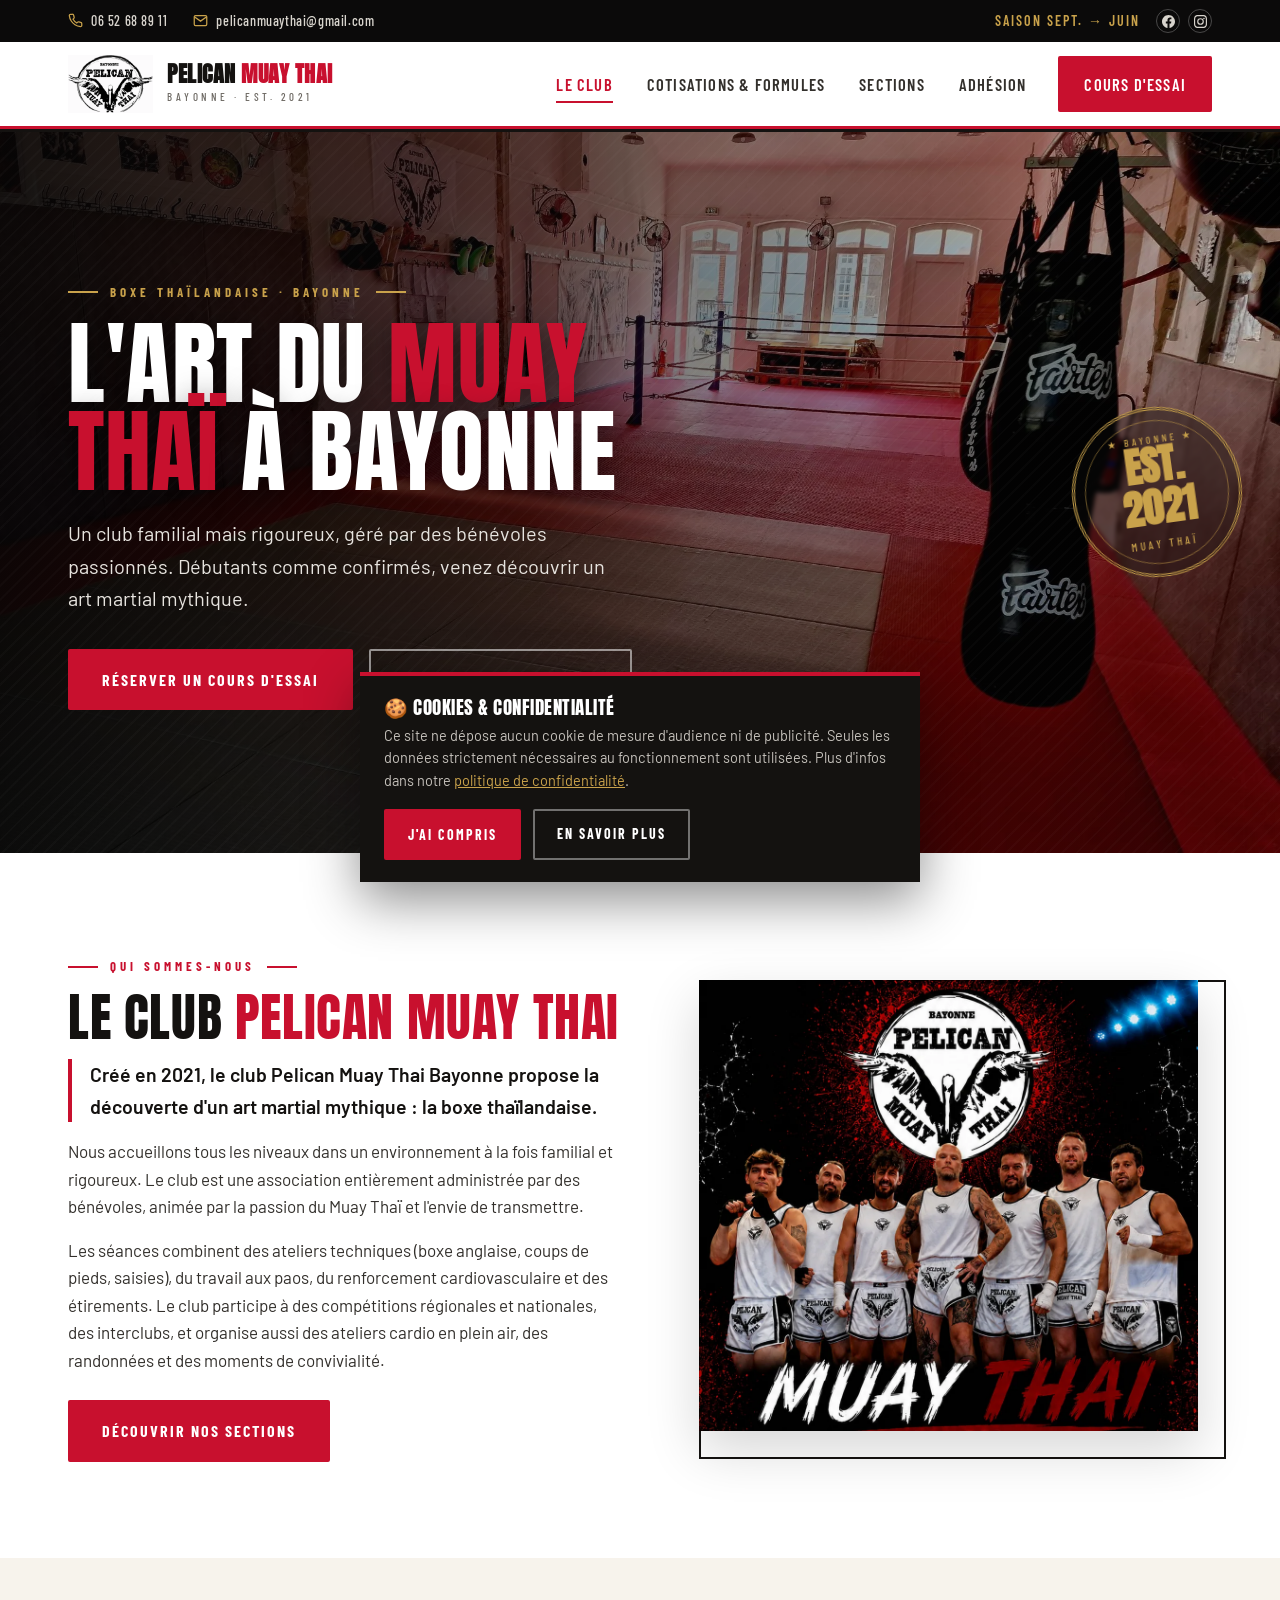
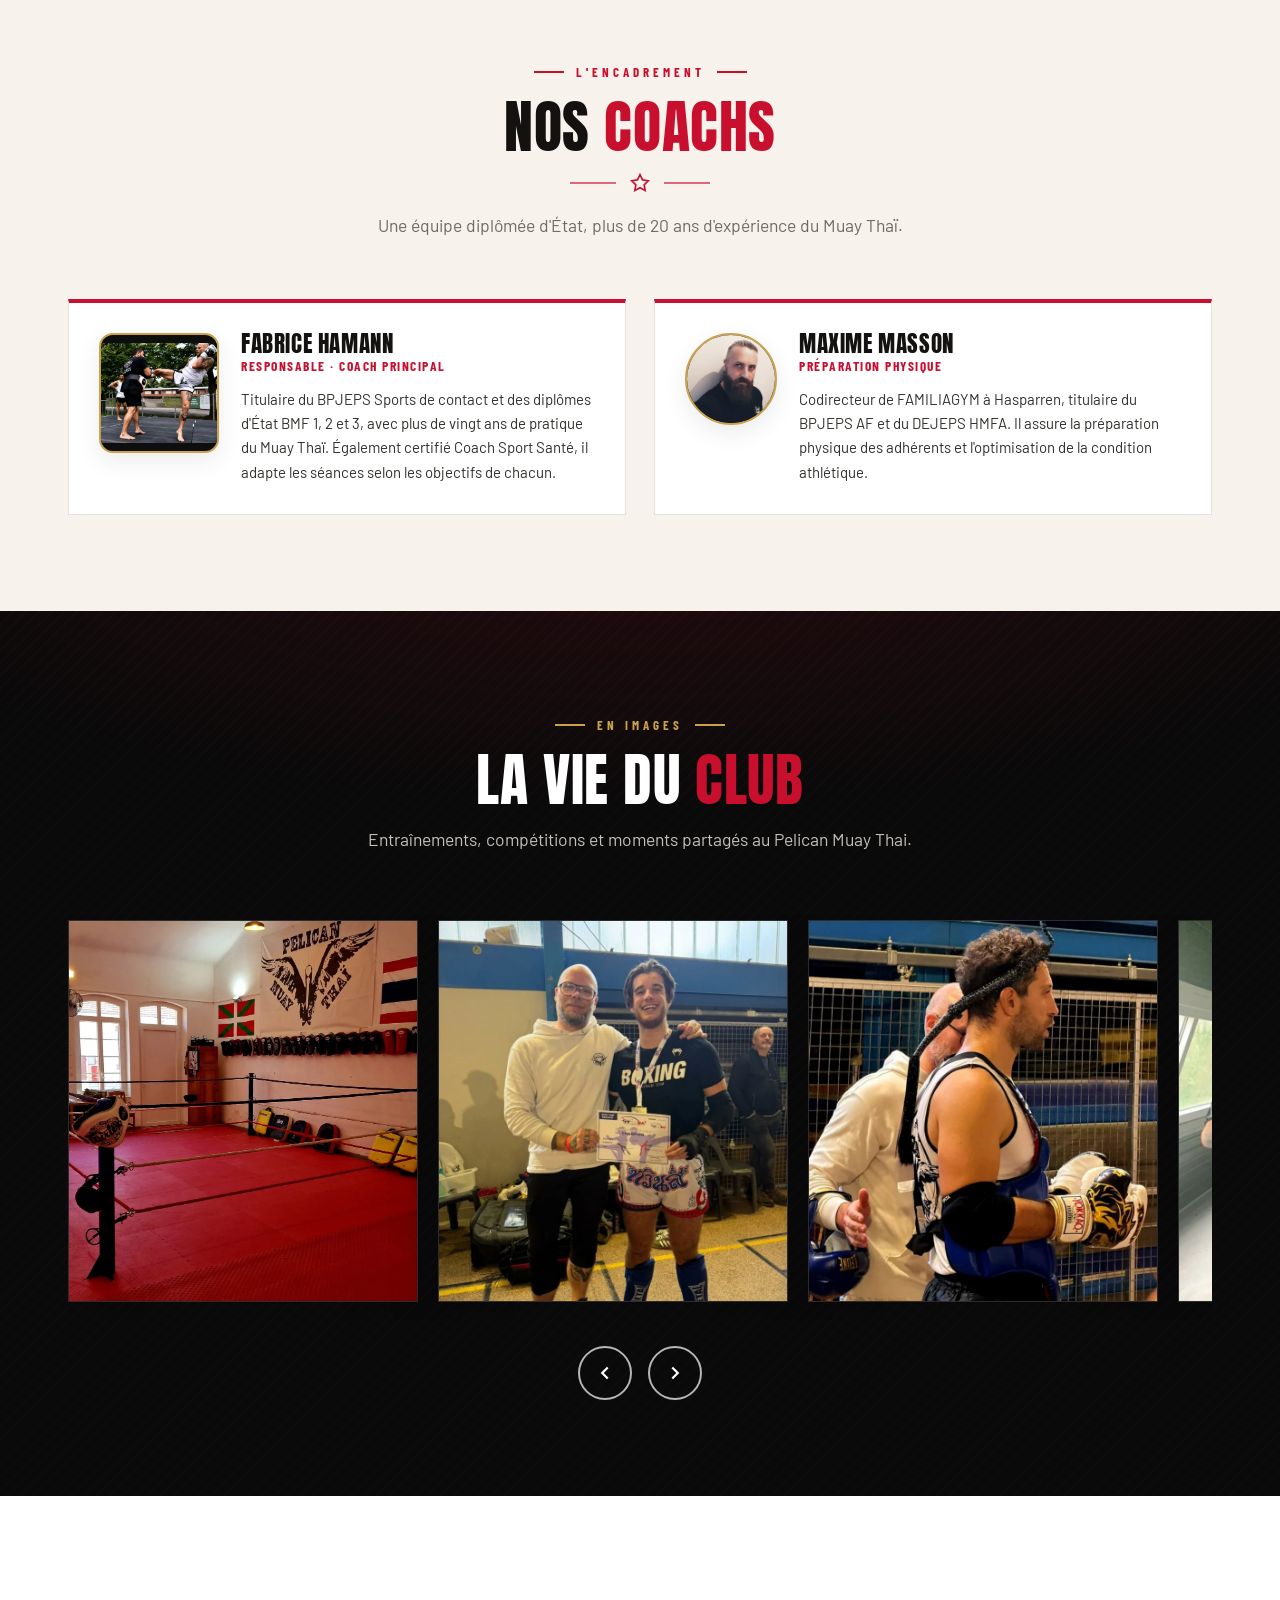
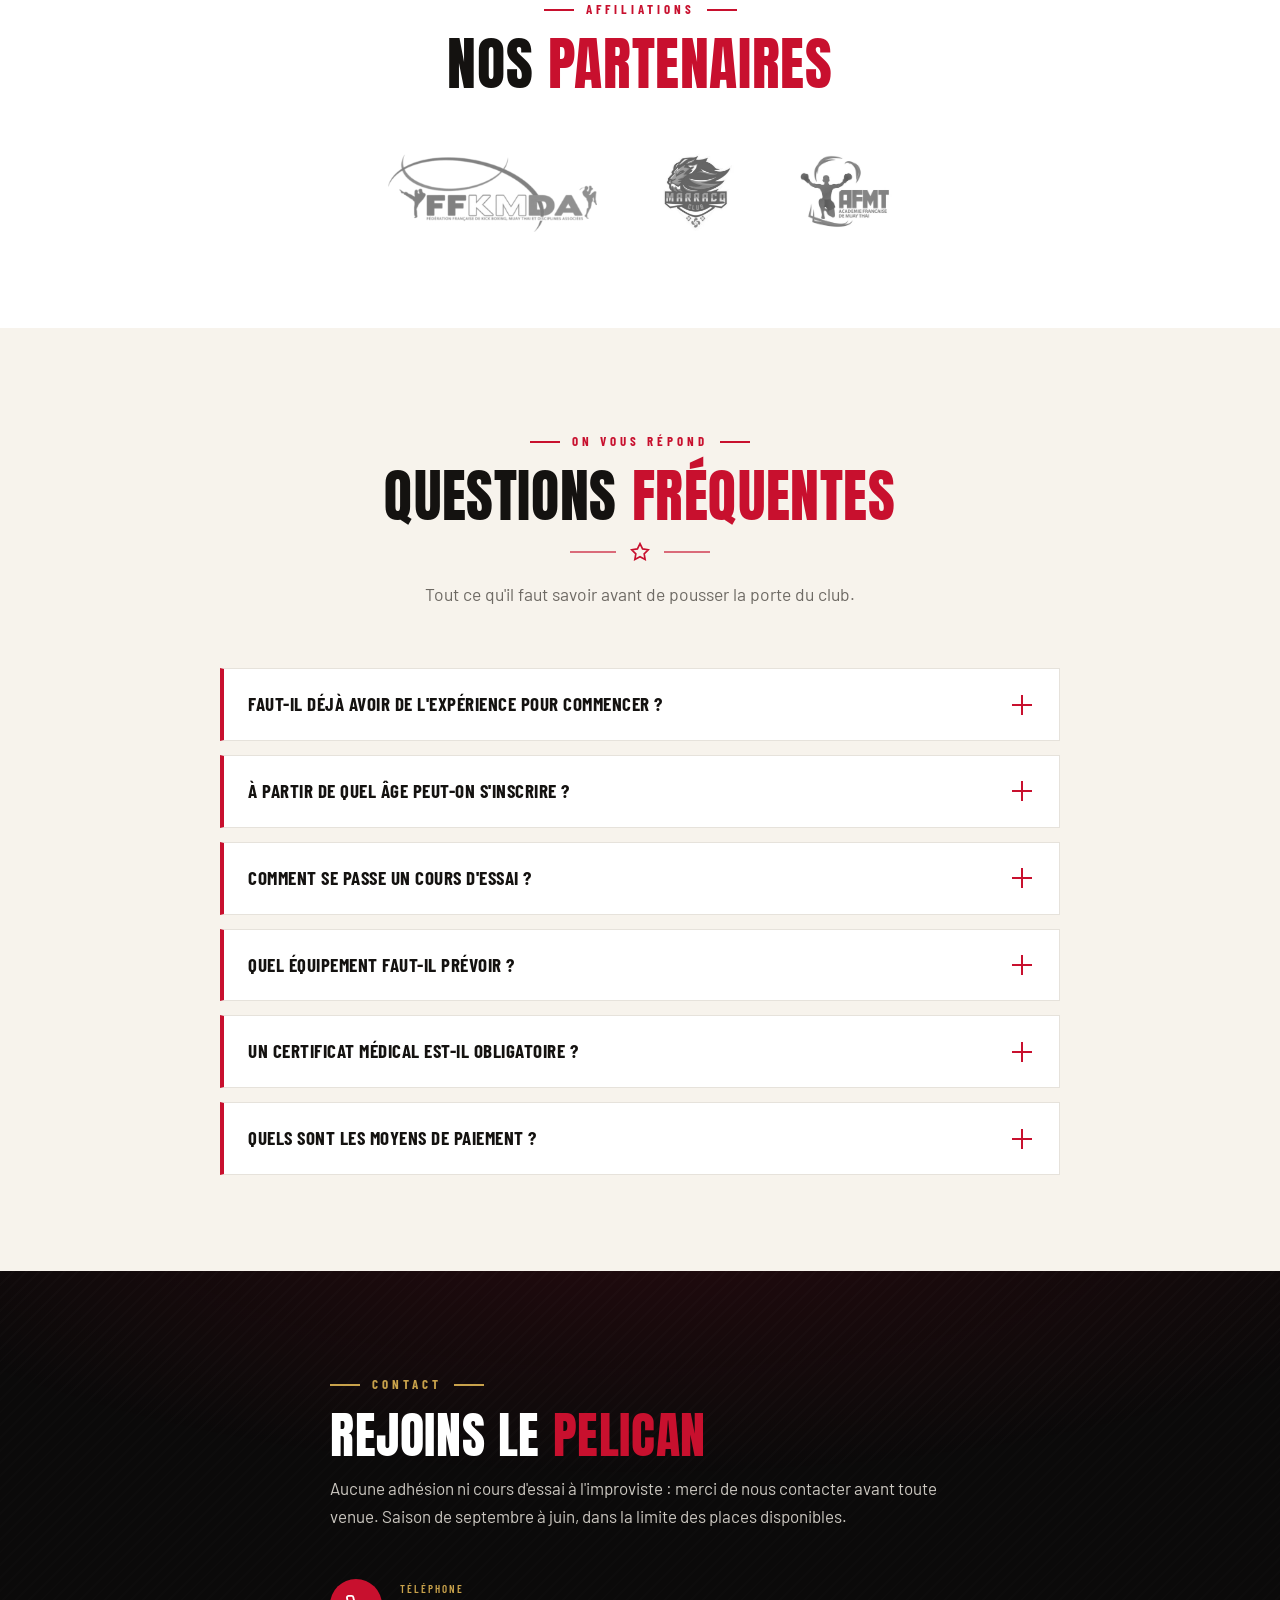
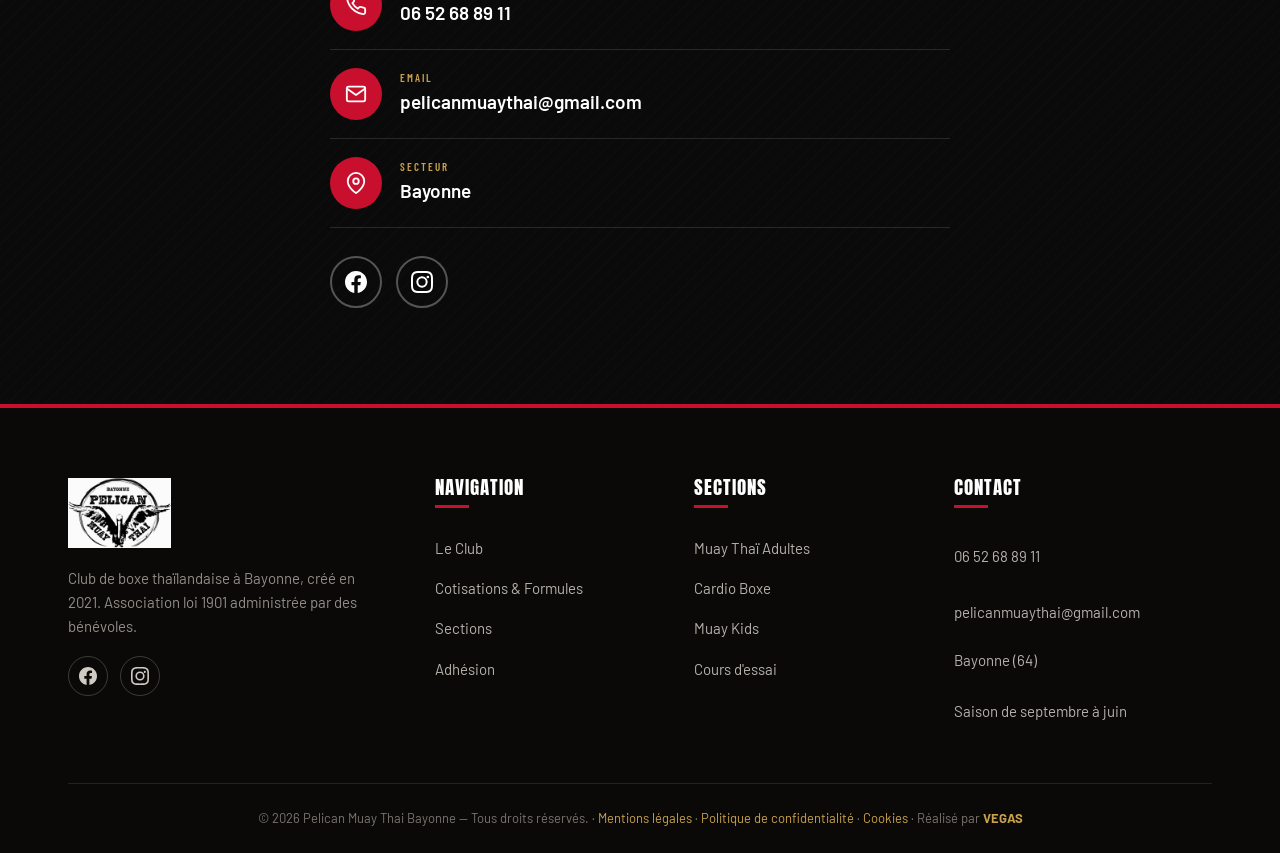
==== commit c724941f: "Credit VEGAS cliquable (tel:) dans le footer Co-Authored-By: Claude Opus 4.8 <noreply@anthropic.com>" ====
--- a/index.html
+++ b/index.html
@@ -338,7 +338,7 @@
         </ul>
       </div>
     </div>
-    <div class="foot-bottom">© <span id="year">2026</span> Pelican Muay Thai Bayonne — Tous droits réservés. · <a href="mentions-legales.html">Mentions légales</a> · <a href="politique-confidentialite.html">Politique de confidentialité</a> · <a href="#" data-cookie-settings>Cookies</a></div>
+    <div class="foot-bottom">© <span id="year">2026</span> Pelican Muay Thai Bayonne — Tous droits réservés. · <a href="mentions-legales.html">Mentions légales</a> · <a href="politique-confidentialite.html">Politique de confidentialité</a> · <a href="#" data-cookie-settings>Cookies</a> · <span class="credit">Réalisé par <a href="tel:+33750537810" aria-label="Appeler VEGAS"><strong>VEGAS</strong></a></span></div>
   </div>
 </footer>
 
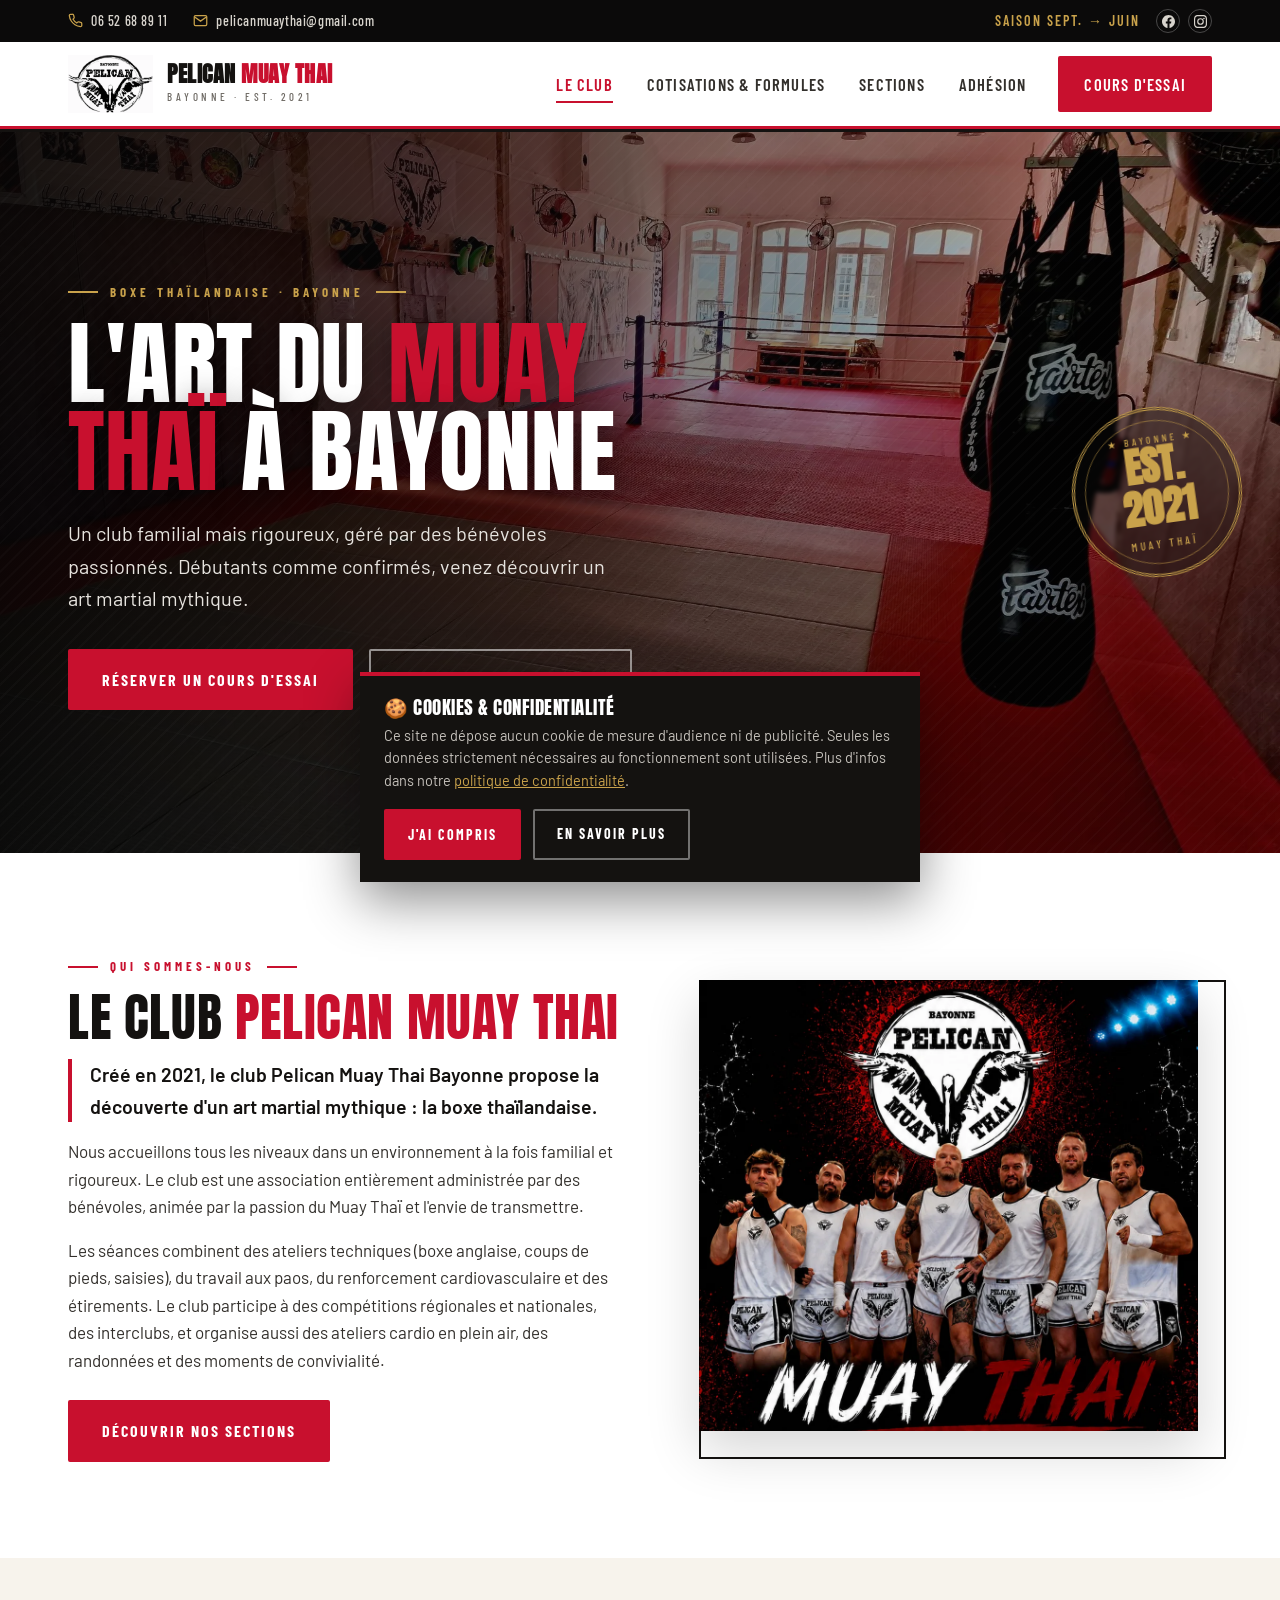
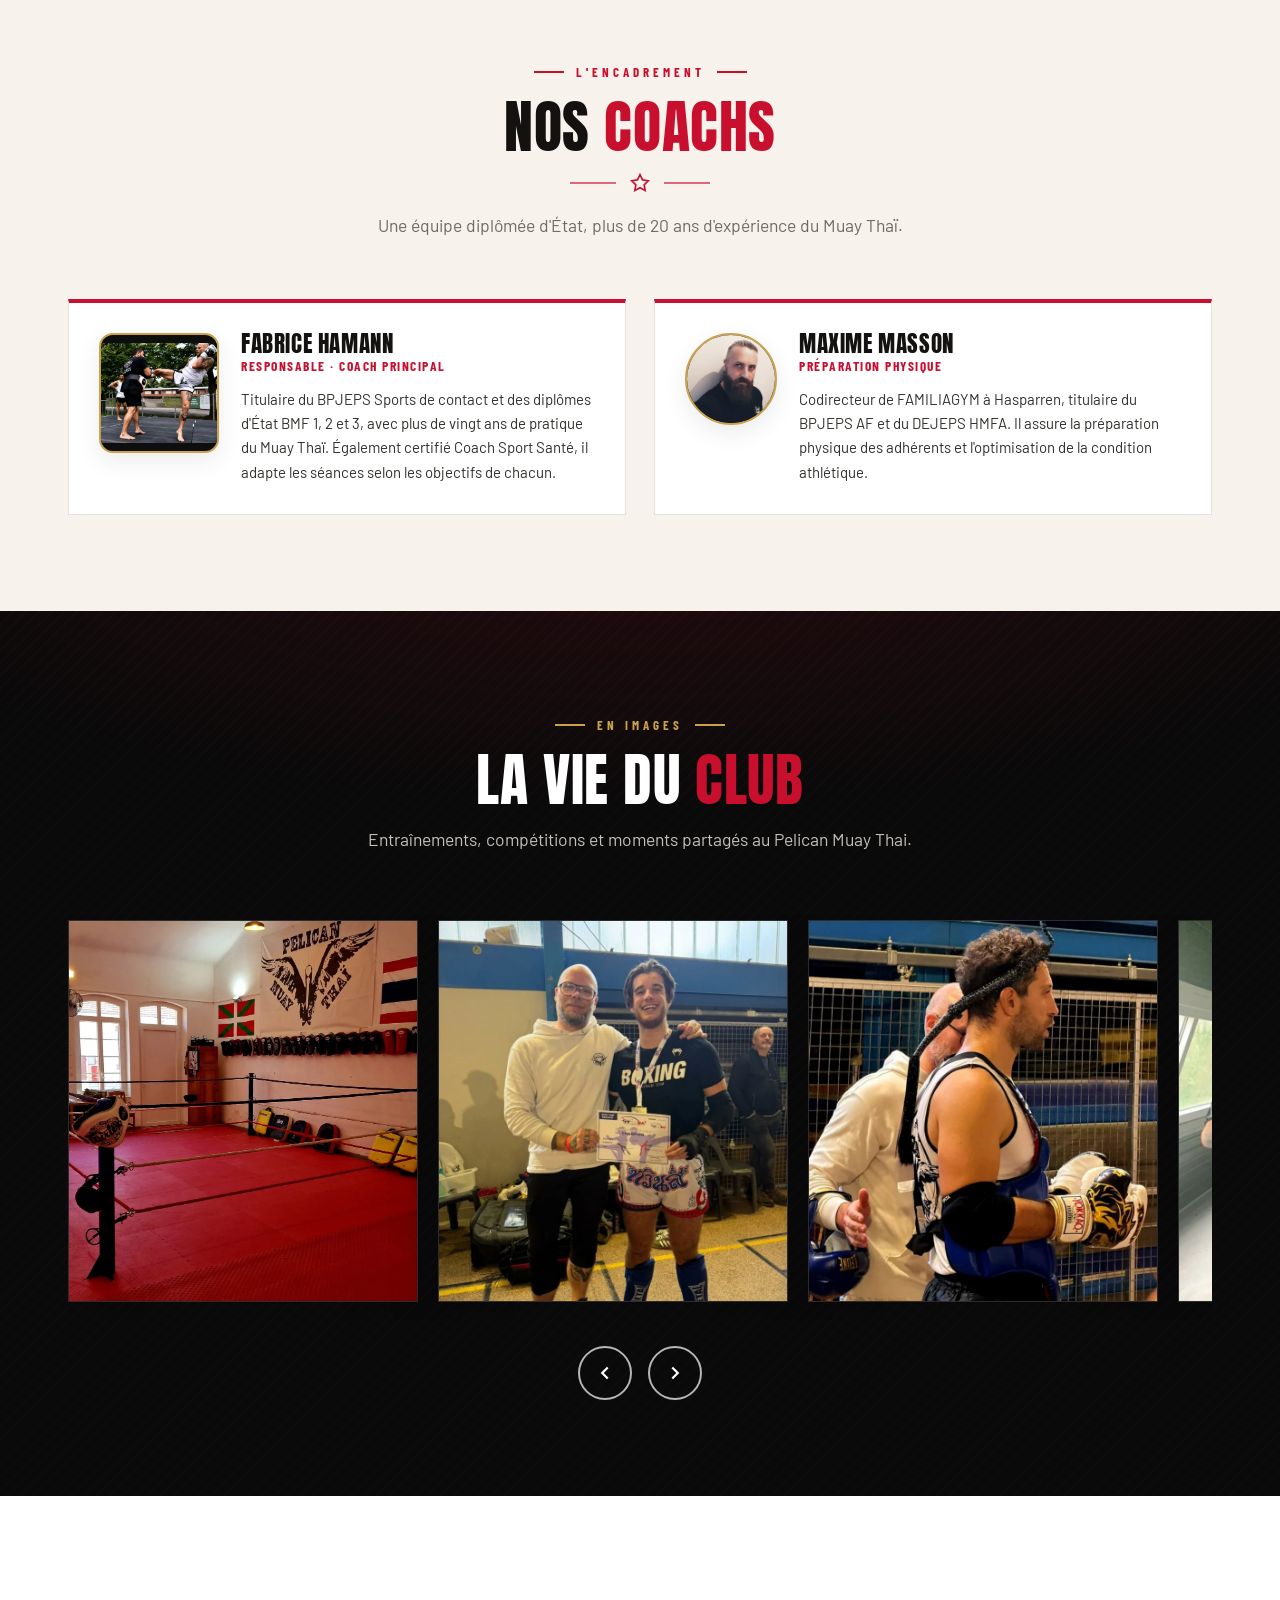
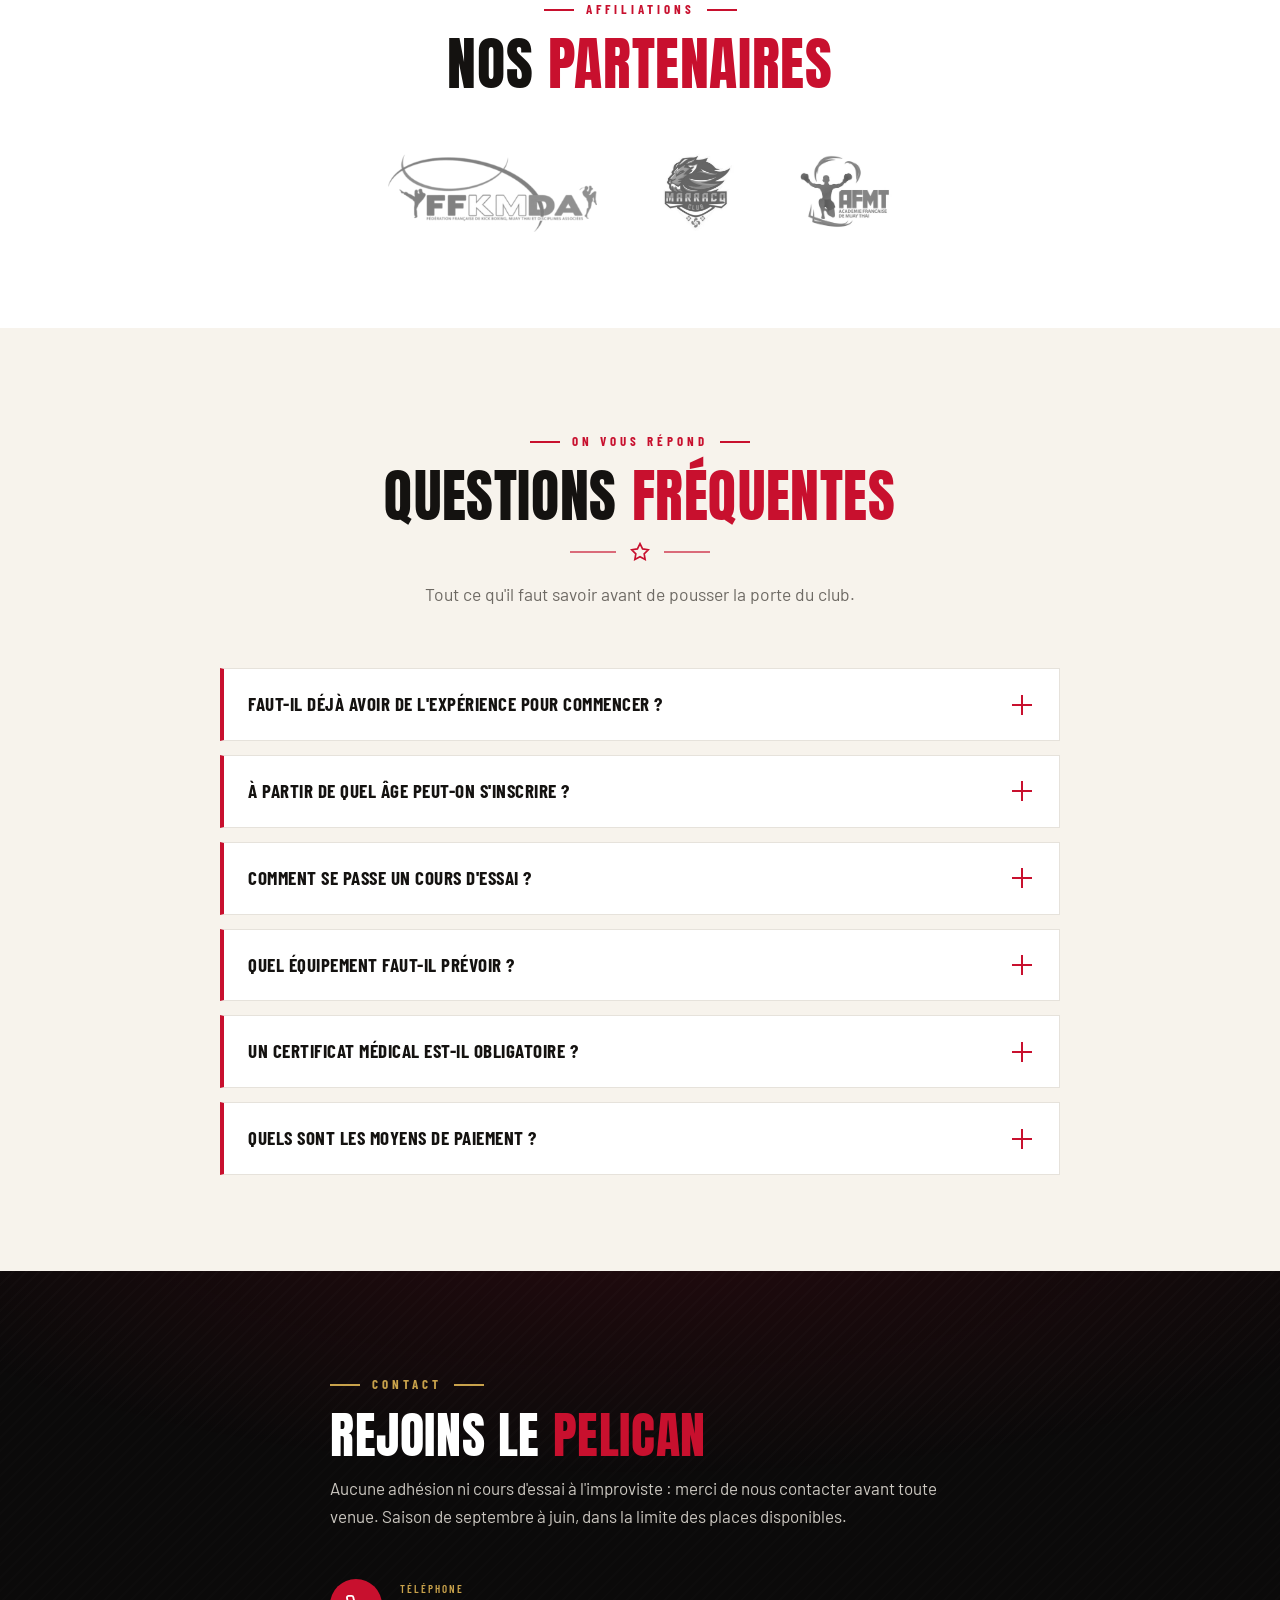
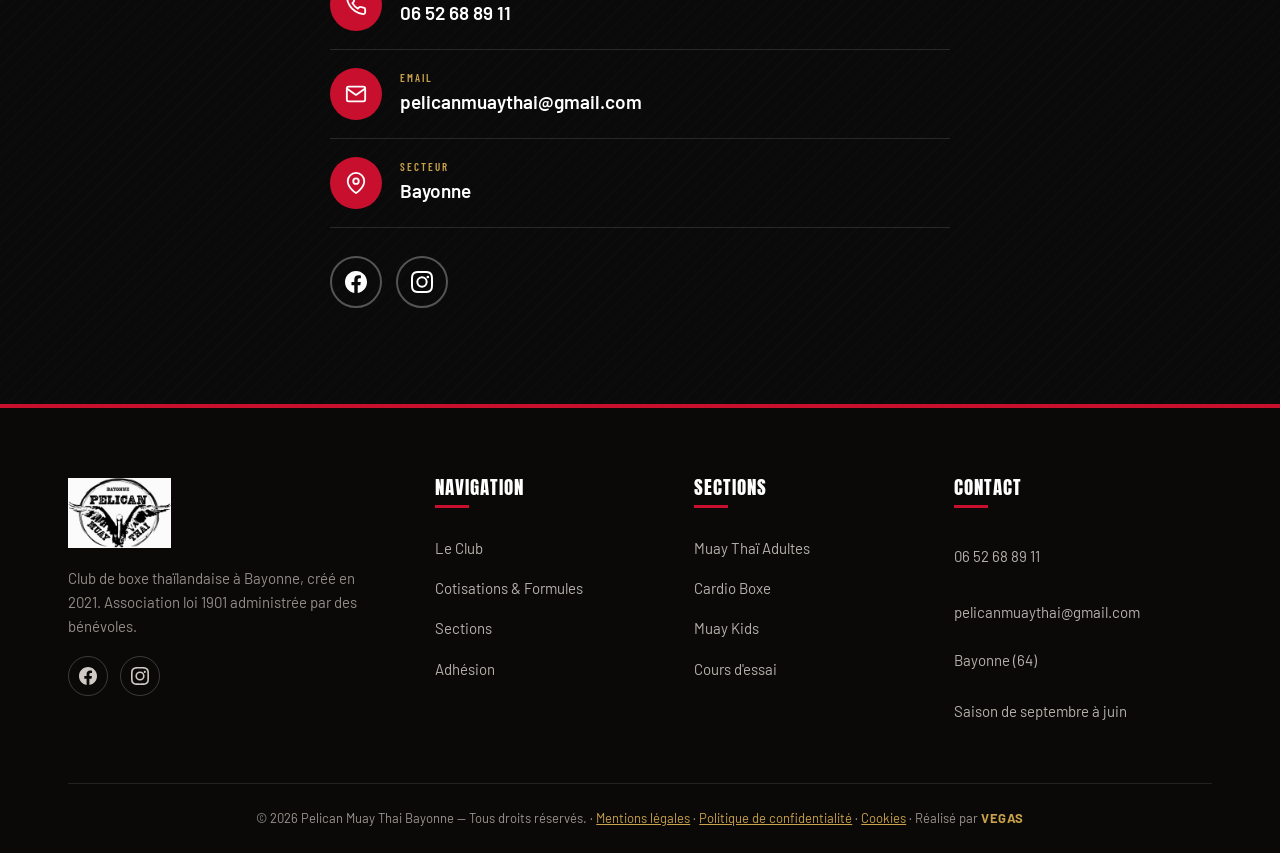
==== commit 6aca39b6: "Accessibilite: aria-label liens sociaux footer, ordre titres (footer h2), contraste + soulignement l" ====
--- a/index.html
+++ b/index.html
@@ -310,26 +310,26 @@
         <img src="assets/img/logo.webp" alt="Pelican Muay Thai">
         <p>Club de boxe thaïlandaise à Bayonne, créé en 2021. Association loi 1901 administrée par des bénévoles.</p>
         <div class="fsoc">
-          <a href="https://www.facebook.com/pelicanmuaythai" target="_blank" rel="noopener"><svg viewBox="0 0 24 24" aria-hidden="true"><path d="M24 12.07C24 5.4 18.63 0 12 0S0 5.4 0 12.07C0 18.1 4.39 23.1 10.13 24v-8.44H7.08v-3.49h3.05V9.41c0-3.02 1.79-4.69 4.53-4.69 1.31 0 2.69.24 2.69.24v2.97h-1.51c-1.49 0-1.96.93-1.96 1.89v2.25h3.33l-.53 3.49h-2.8V24C19.61 23.1 24 18.1 24 12.07z"/></svg></a>
-          <a href="https://www.instagram.com/pelicanmuaythai/" target="_blank" rel="noopener"><svg viewBox="0 0 24 24" aria-hidden="true"><path d="M12 2.16c3.2 0 3.58.01 4.85.07 1.17.05 1.8.25 2.23.41.56.22.96.48 1.38.9.42.42.68.82.9 1.38.16.42.36 1.06.41 2.23.06 1.27.07 1.65.07 4.85s-.01 3.58-.07 4.85c-.05 1.17-.25 1.8-.41 2.23-.22.56-.48.96-.9 1.38-.42.42-.82.68-1.38.9-.42.16-1.06.36-2.23.41-1.27.06-1.65.07-4.85.07s-3.58-.01-4.85-.07c-1.17-.05-1.8-.25-2.23-.41-.56-.22-.96-.48-1.38-.9-.42-.42-.68-.82-.9-1.38-.16-.42-.36-1.06-.41-2.23-.06-1.27-.07-1.65-.07-4.85s.01-3.58.07-4.85c.05-1.17.25-1.8.41-2.23.22-.56.48-.96.9-1.38.42-.42.82-.68 1.38-.9.43-.16 1.06-.36 2.23-.41 1.27-.06 1.65-.07 4.85-.07M12 0C8.74 0 8.33.01 7.05.07 5.78.13 4.9.33 4.14.63c-.79.31-1.46.72-2.13 1.38C1.35 2.68.94 3.35.63 4.14.33 4.9.13 5.78.07 7.05.01 8.33 0 8.74 0 12s.01 3.67.07 4.95c.06 1.27.26 2.15.56 2.91.31.79.72 1.46 1.38 2.13.67.66 1.34 1.07 2.13 1.38.76.3 1.64.5 2.91.56C8.33 23.99 8.74 24 12 24s3.67-.01 4.95-.07c1.27-.06 2.15-.26 2.91-.56.79-.31 1.46-.72 2.13-1.38.66-.67 1.07-1.34 1.38-2.13.3-.76.5-1.64.56-2.91.06-1.28.07-1.69.07-4.95s-.01-3.67-.07-4.95c-.06-1.27-.26-2.15-.56-2.91-.31-.79-.72-1.46-1.38-2.13-.67-.66-1.34-1.07-2.13-1.38-.76-.3-1.64-.5-2.91-.56C15.67.01 15.26 0 12 0zm0 5.84A6.16 6.16 0 1 0 18.16 12 6.16 6.16 0 0 0 12 5.84zM12 16a4 4 0 1 1 4-4 4 4 0 0 1-4 4zm6.41-10.85a1.44 1.44 0 1 0 1.44 1.44 1.44 1.44 0 0 0-1.44-1.44z"/></svg></a>
+          <a href="https://www.facebook.com/pelicanmuaythai" target="_blank" rel="noopener" aria-label="Facebook"><svg viewBox="0 0 24 24" aria-hidden="true"><path d="M24 12.07C24 5.4 18.63 0 12 0S0 5.4 0 12.07C0 18.1 4.39 23.1 10.13 24v-8.44H7.08v-3.49h3.05V9.41c0-3.02 1.79-4.69 4.53-4.69 1.31 0 2.69.24 2.69.24v2.97h-1.51c-1.49 0-1.96.93-1.96 1.89v2.25h3.33l-.53 3.49h-2.8V24C19.61 23.1 24 18.1 24 12.07z"/></svg></a>
+          <a href="https://www.instagram.com/pelicanmuaythai/" target="_blank" rel="noopener" aria-label="Instagram"><svg viewBox="0 0 24 24" aria-hidden="true"><path d="M12 2.16c3.2 0 3.58.01 4.85.07 1.17.05 1.8.25 2.23.41.56.22.96.48 1.38.9.42.42.68.82.9 1.38.16.42.36 1.06.41 2.23.06 1.27.07 1.65.07 4.85s-.01 3.58-.07 4.85c-.05 1.17-.25 1.8-.41 2.23-.22.56-.48.96-.9 1.38-.42.42-.82.68-1.38.9-.42.16-1.06.36-2.23.41-1.27.06-1.65.07-4.85.07s-3.58-.01-4.85-.07c-1.17-.05-1.8-.25-2.23-.41-.56-.22-.96-.48-1.38-.9-.42-.42-.68-.82-.9-1.38-.16-.42-.36-1.06-.41-2.23-.06-1.27-.07-1.65-.07-4.85s.01-3.58.07-4.85c.05-1.17.25-1.8.41-2.23.22-.56.48-.96.9-1.38.42-.42.82-.68 1.38-.9.43-.16 1.06-.36 2.23-.41 1.27-.06 1.65-.07 4.85-.07M12 0C8.74 0 8.33.01 7.05.07 5.78.13 4.9.33 4.14.63c-.79.31-1.46.72-2.13 1.38C1.35 2.68.94 3.35.63 4.14.33 4.9.13 5.78.07 7.05.01 8.33 0 8.74 0 12s.01 3.67.07 4.95c.06 1.27.26 2.15.56 2.91.31.79.72 1.46 1.38 2.13.67.66 1.34 1.07 2.13 1.38.76.3 1.64.5 2.91.56C8.33 23.99 8.74 24 12 24s3.67-.01 4.95-.07c1.27-.06 2.15-.26 2.91-.56.79-.31 1.46-.72 2.13-1.38.66-.67 1.07-1.34 1.38-2.13.3-.76.5-1.64.56-2.91.06-1.28.07-1.69.07-4.95s-.01-3.67-.07-4.95c-.06-1.27-.26-2.15-.56-2.91-.31-.79-.72-1.46-1.38-2.13-.67-.66-1.34-1.07-2.13-1.38-.76-.3-1.64-.5-2.91-.56C15.67.01 15.26 0 12 0zm0 5.84A6.16 6.16 0 1 0 18.16 12 6.16 6.16 0 0 0 12 5.84zM12 16a4 4 0 1 1 4-4 4 4 0 0 1-4 4zm6.41-10.85a1.44 1.44 0 1 0 1.44 1.44 1.44 1.44 0 0 0-1.44-1.44z"/></svg></a>
         </div>
       </div>
       <div class="foot-col">
-        <h4>Navigation</h4>
+        <h2>Navigation</h2>
         <a href="index.html">Le Club</a>
         <a href="cotisations-formules.html">Cotisations &amp; Formules</a>
         <a href="sections.html">Sections</a>
         <a href="adhesion.html">Adhésion</a>
       </div>
       <div class="foot-col">
-        <h4>Sections</h4>
+        <h2>Sections</h2>
         <a href="sections.html#muay-thai">Muay Thaï Adultes</a>
         <a href="sections.html#cardio">Cardio Boxe</a>
         <a href="sections.html#kids">Muay Kids</a>
         <a href="adhesion.html">Cours d'essai</a>
       </div>
       <div class="foot-col">
-        <h4>Contact</h4>
+        <h2>Contact</h2>
         <ul>
           <li><a href="tel:+33652688911">06 52 68 89 11</a></li>
           <li><a href="mailto:pelicanmuaythai@gmail.com">pelicanmuaythai@gmail.com</a></li>
--- a/assets/css/style.css
+++ b/assets/css/style.css
@@ -385,12 +385,15 @@
 .foot-brand .fsoc{display:flex;gap:12px;margin-top:18px}
 .foot-brand .fsoc a{width:40px;height:40px;border:1px solid rgba(255,255,255,.2);border-radius:50%;display:grid;place-items:center;font-family:"Barlow Condensed",sans-serif;font-weight:700;transition:.2s}
 .foot-brand .fsoc a:hover{background:var(--red);border-color:var(--red);color:#fff}
-.foot-col h4{font-family:"Anton",sans-serif;text-transform:uppercase;color:#fff;font-size:19px;letter-spacing:1px;margin-bottom:20px;position:relative;padding-bottom:12px}
-.foot-col h4::after{content:"";position:absolute;left:0;bottom:0;width:34px;height:3px;background:var(--red)}
+.foot-col h2{font-family:"Anton",sans-serif;text-transform:uppercase;color:#fff;font-size:19px;letter-spacing:1px;margin-bottom:20px;position:relative;padding-bottom:12px}
+.foot-col h2::after{content:"";position:absolute;left:0;bottom:0;width:34px;height:3px;background:var(--red)}
 .foot-col a,.foot-col li{display:block;padding:8px 0;color:#b6b2ab;font-size:15px;transition:.2s}
 .foot-col a:hover{color:var(--gold);padding-left:6px}
-.foot-bottom{border-top:1px solid rgba(255,255,255,.1);margin-top:52px;padding:24px 0;text-align:center;font-size:13px;color:#79756f}
-.foot-bottom a{color:var(--gold)}
+.foot-bottom{border-top:1px solid rgba(255,255,255,.1);margin-top:52px;padding:24px 0;text-align:center;font-size:13px;color:#9a958d}
+.foot-bottom a{color:var(--gold);text-decoration:underline}
+.foot-bottom .credit strong,.foot-bottom .credit a{color:var(--gold);letter-spacing:.5px;font-weight:700}
+.foot-bottom .credit a{text-decoration:none}
+.foot-bottom .credit a:hover{text-decoration:underline}
 
 /* ---------- Lightbox / zoom ---------- */
 .zoomable{cursor:zoom-in}
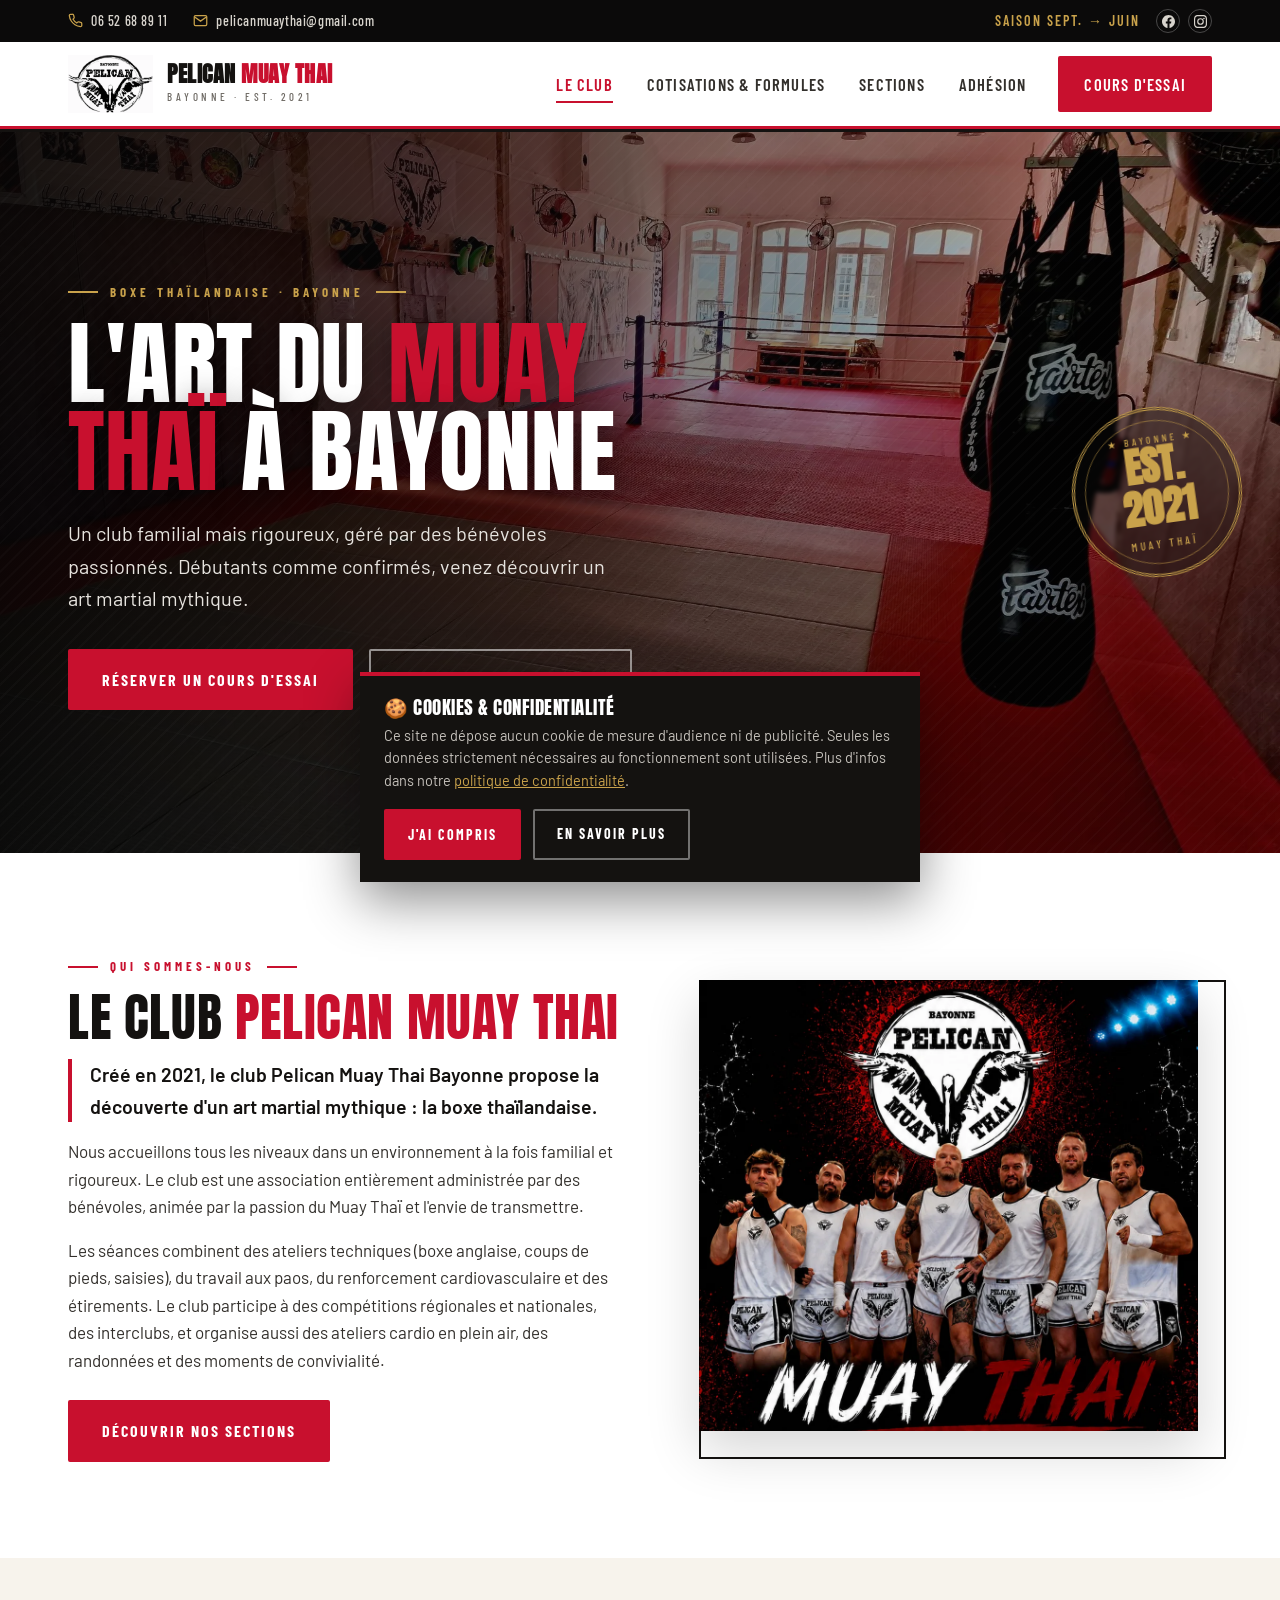
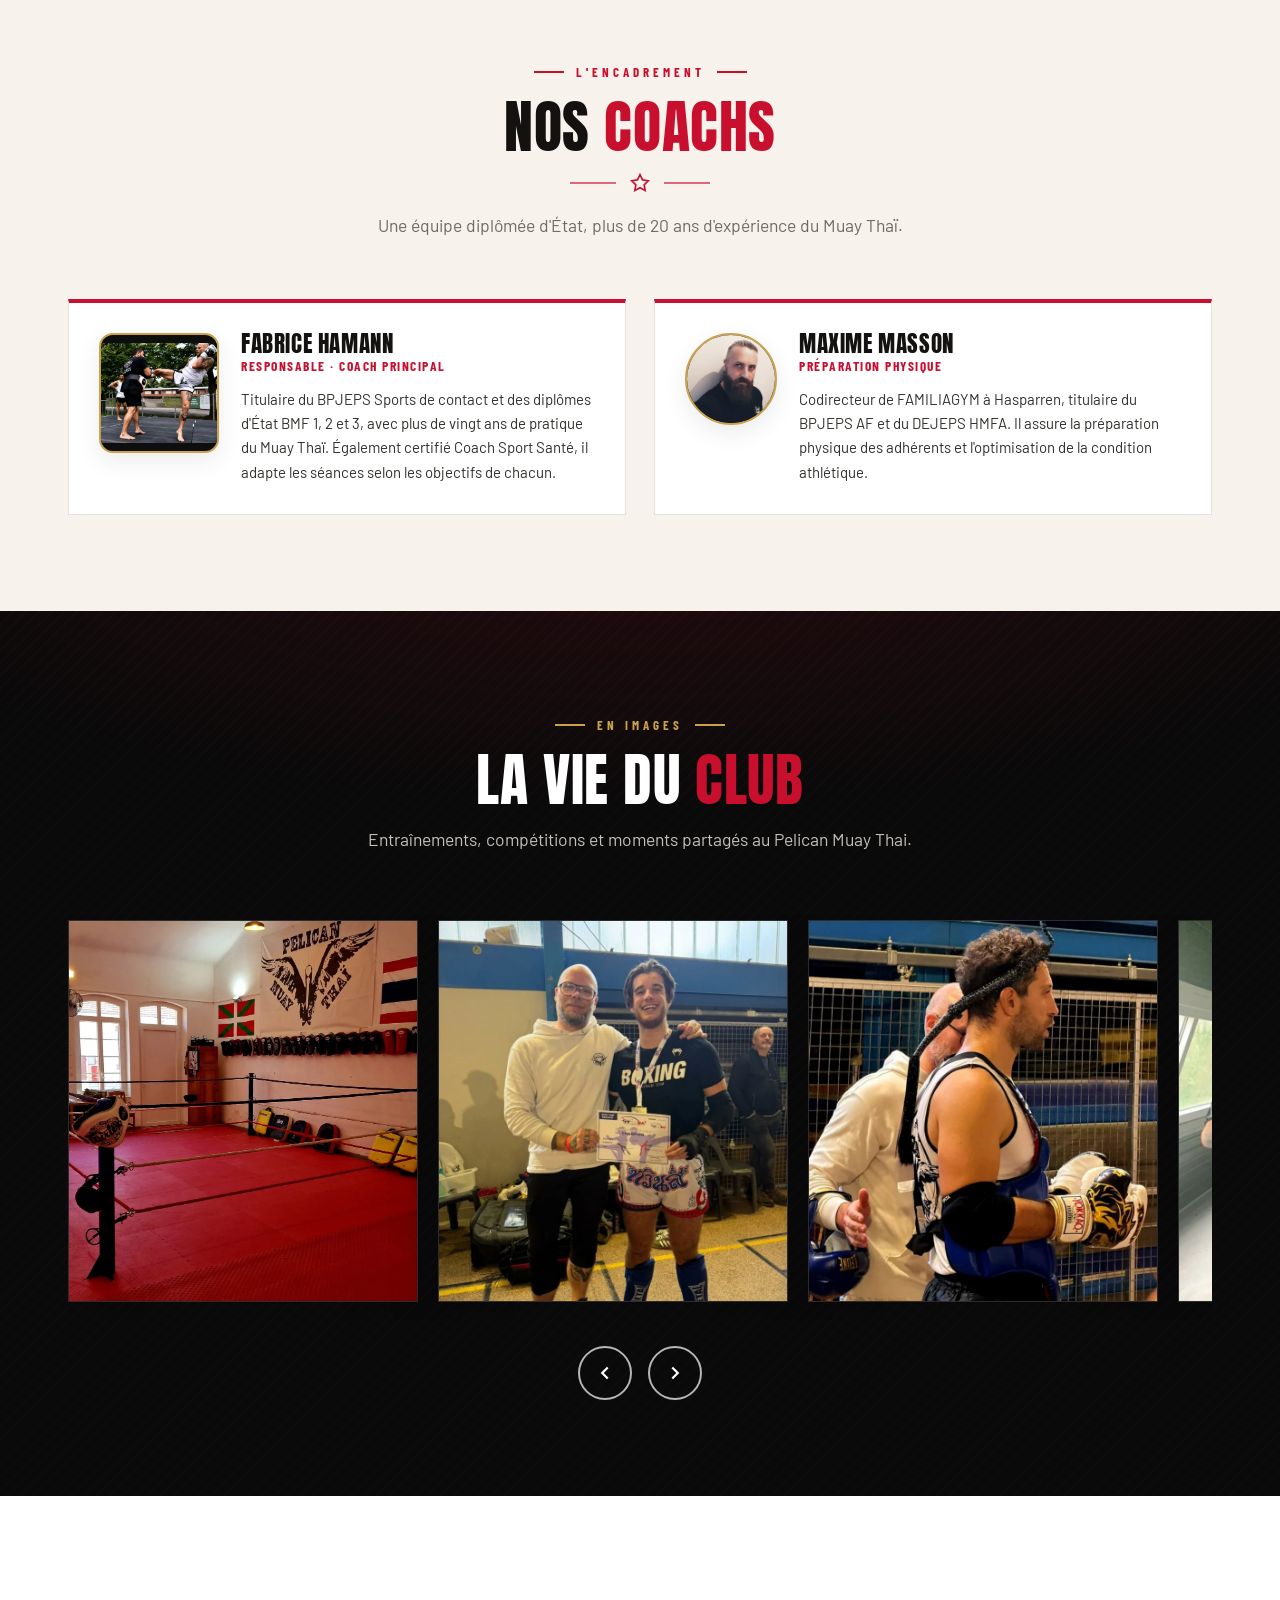
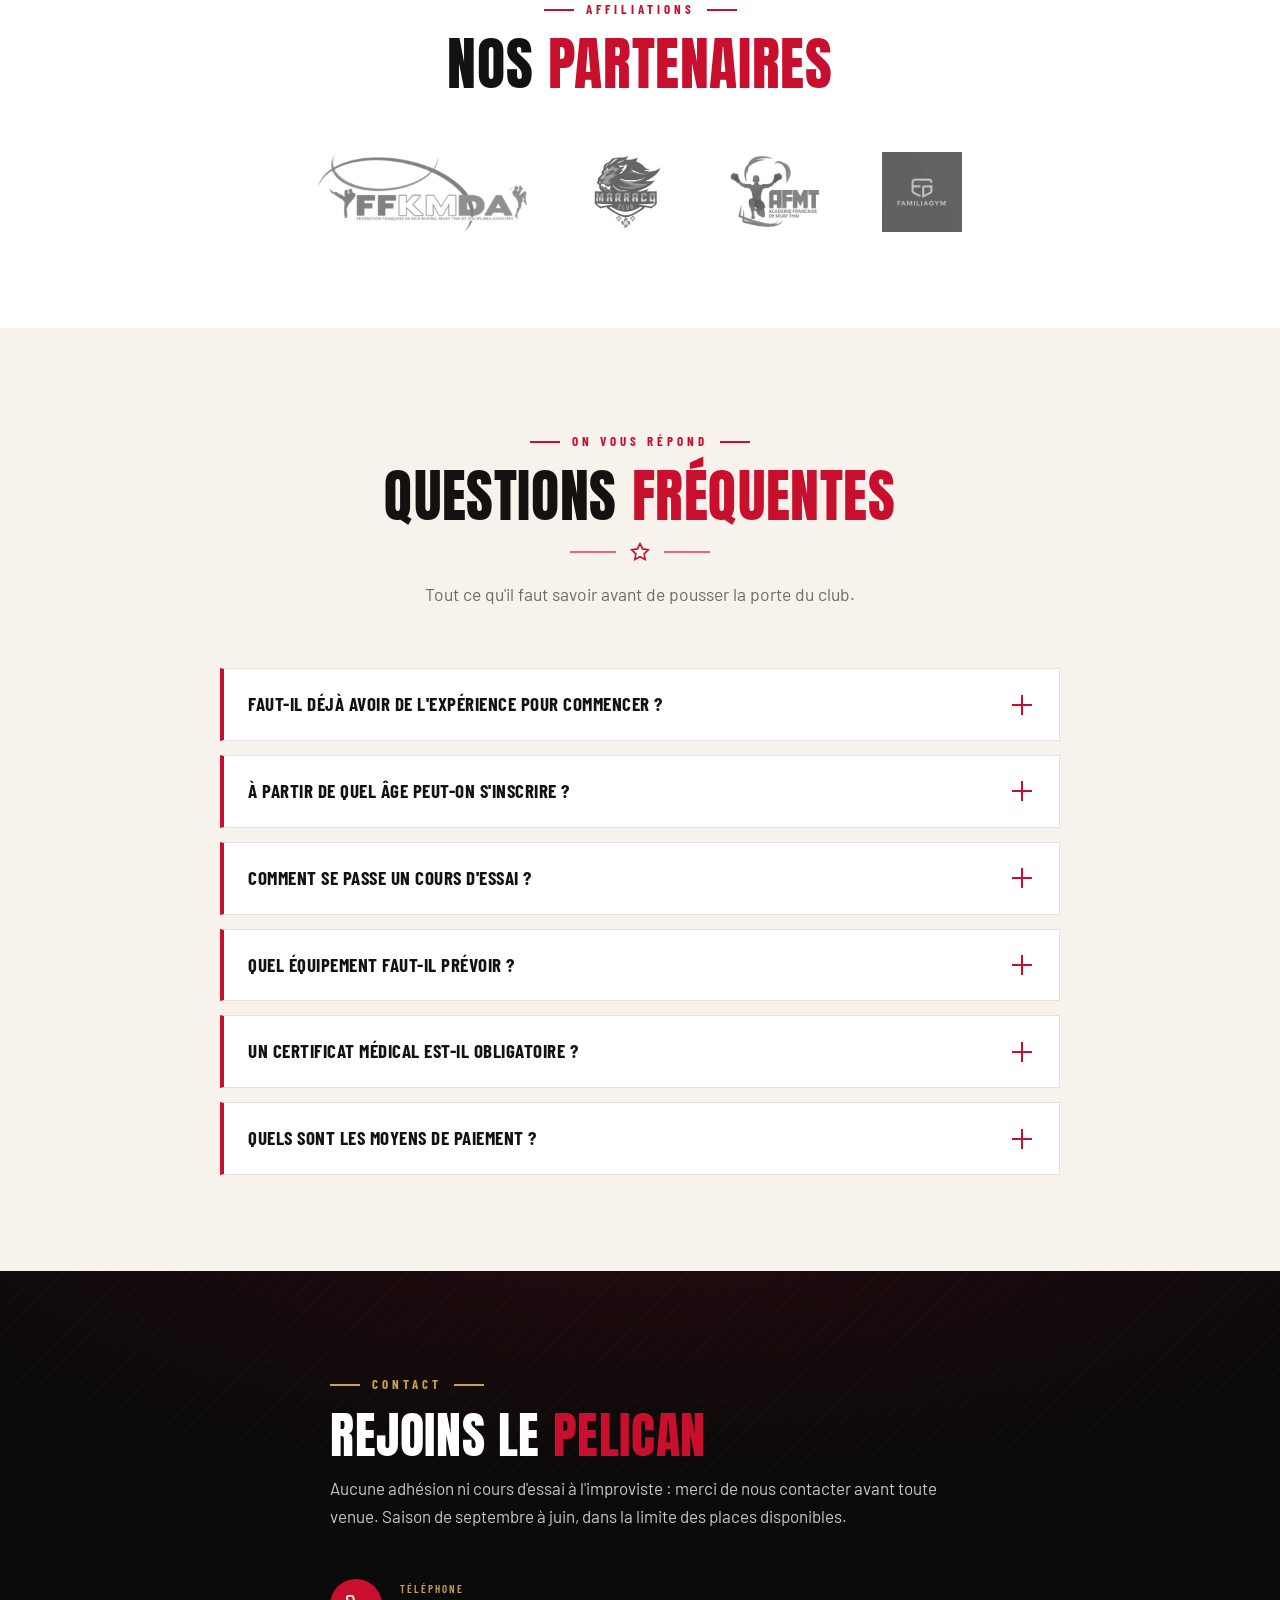
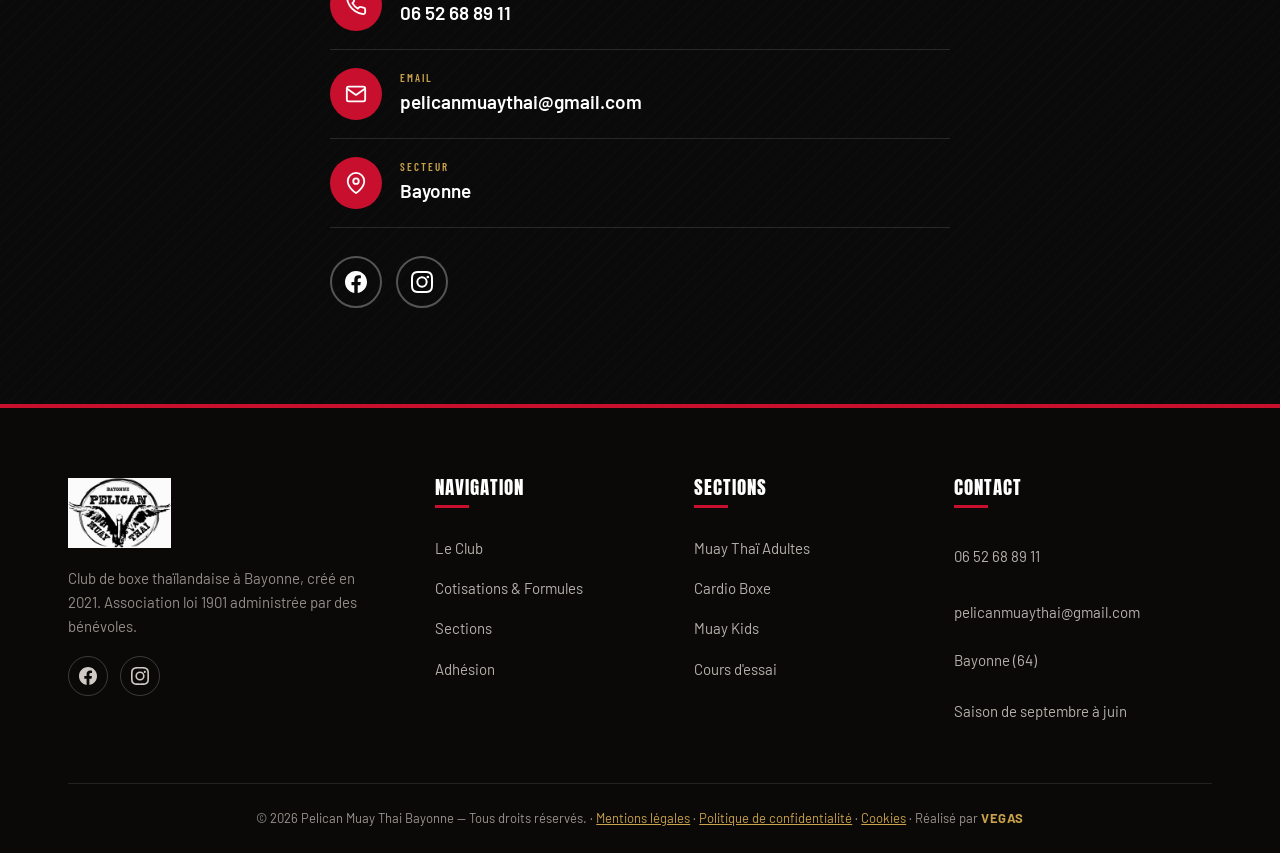
==== commit 56a7e795: "Ajout logo partenaire Familia Gym (WebP) Co-Authored-By: Claude Opus 4.8 <noreply@anthropic.com>" ====
--- a/index.html
+++ b/index.html
@@ -238,6 +238,7 @@
       <img src="assets/img/ffkmda.webp" alt="FFKMDA">
       <img src="assets/img/marracq.webp" alt="Club Marracq">
       <img src="assets/img/afmt.webp" alt="AFMT" onerror="this.replaceWith(Object.assign(document.createElement('span'),{className:'partner-text',textContent:'AFMT'}))">
+      <img src="assets/img/familiagym.webp" alt="Familia Gym">
     </div>
   </div>
 </section>
